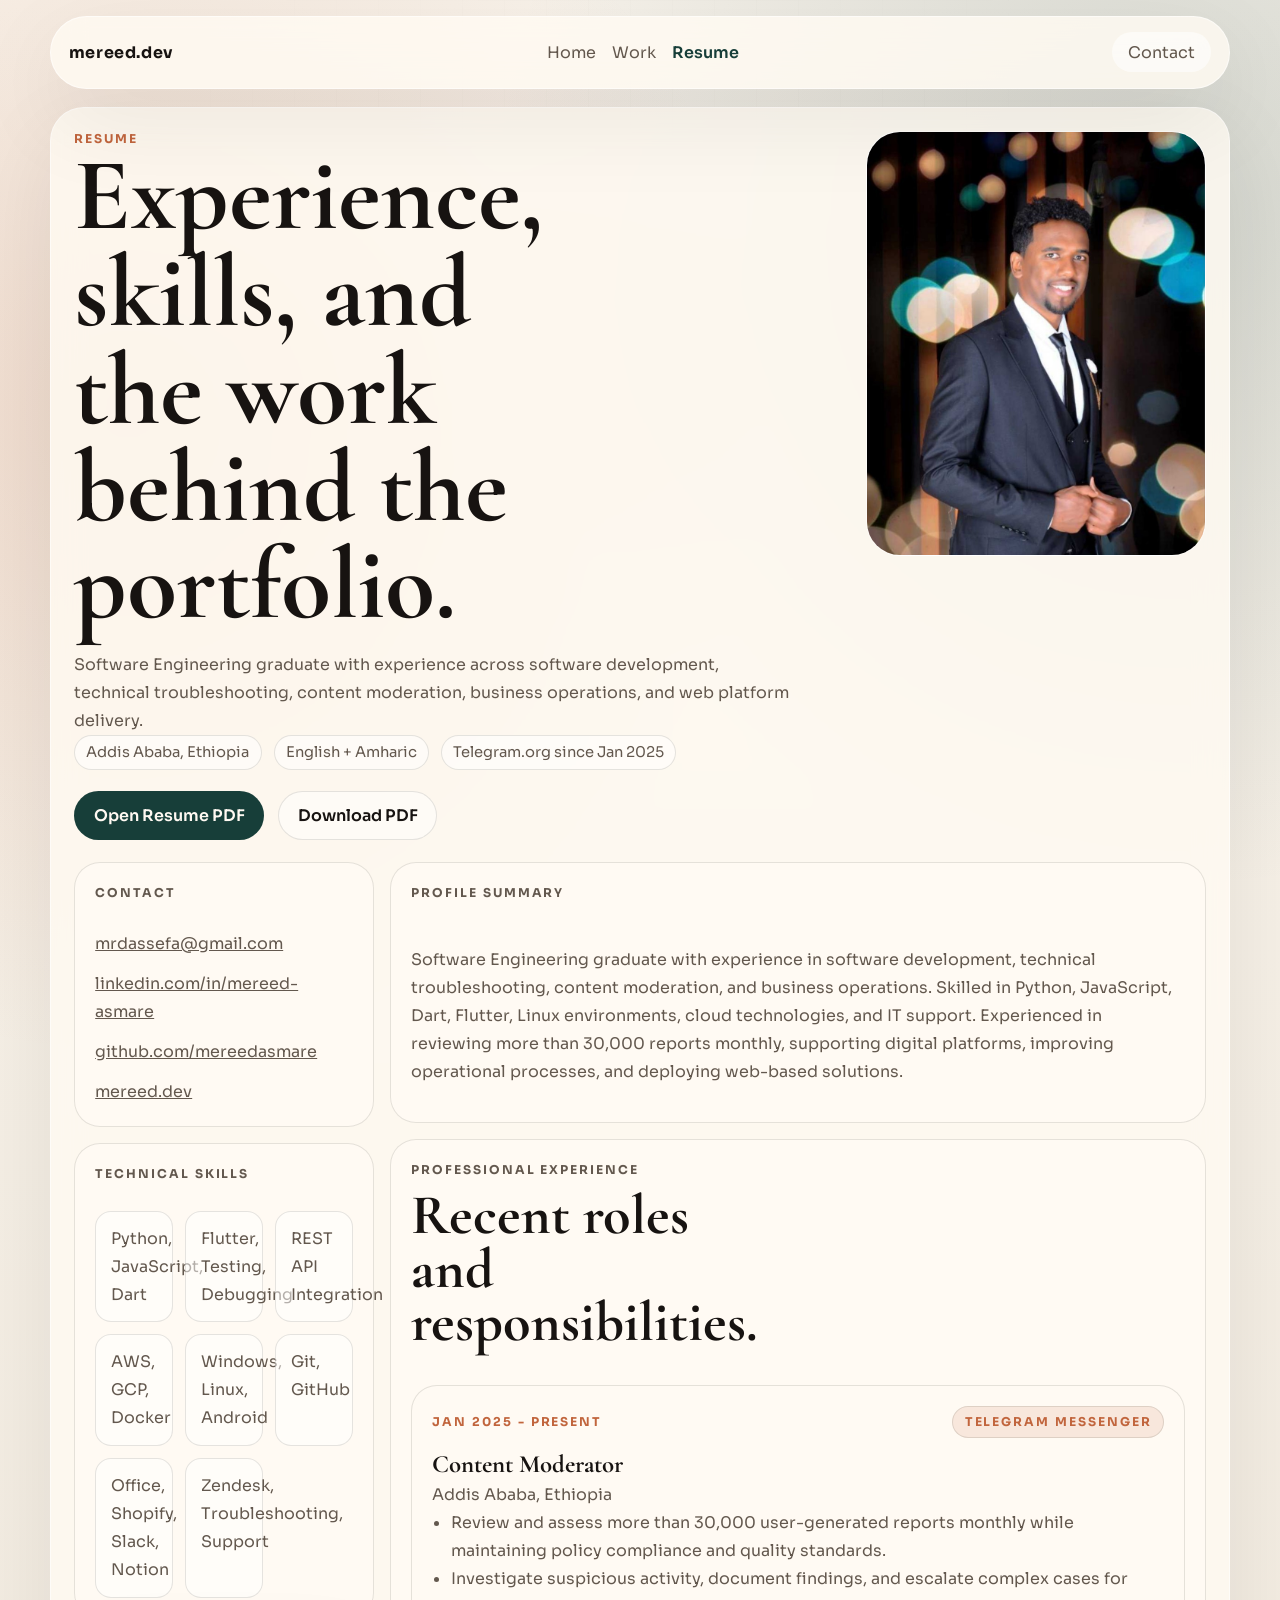
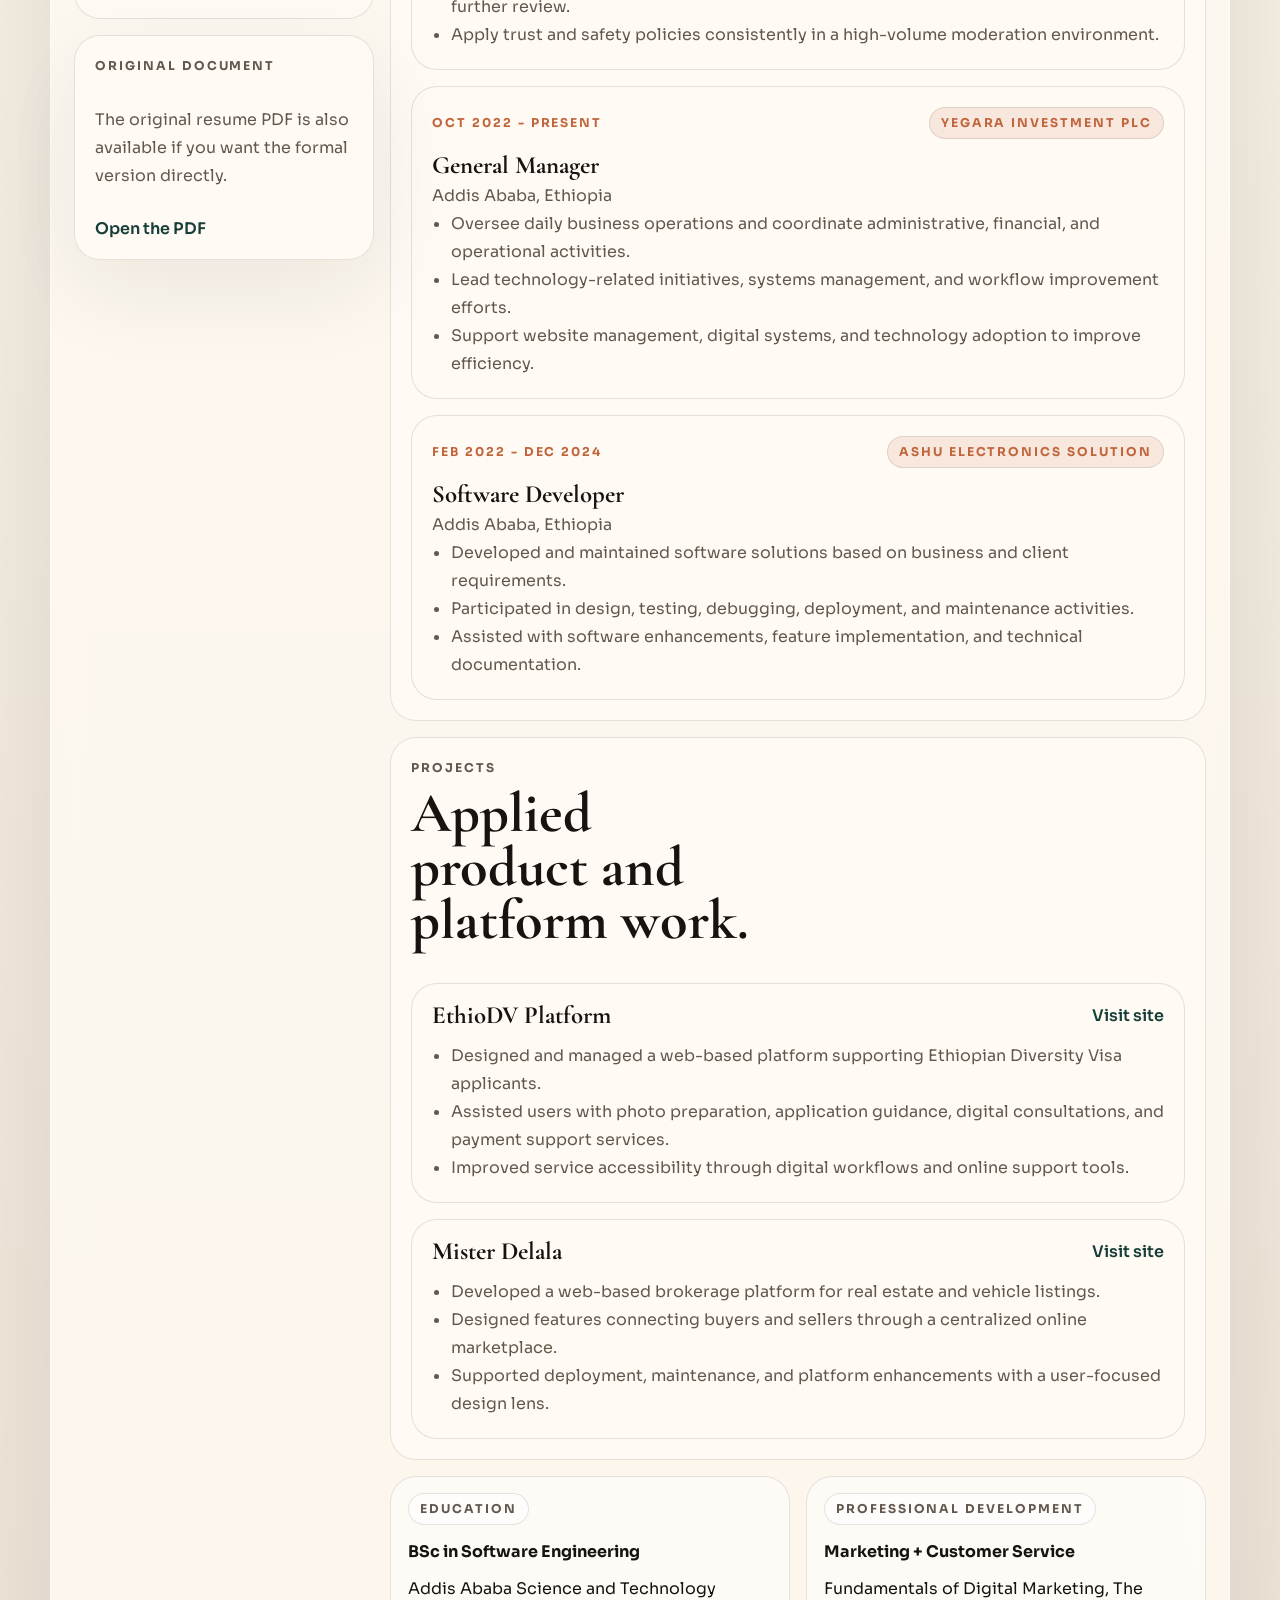
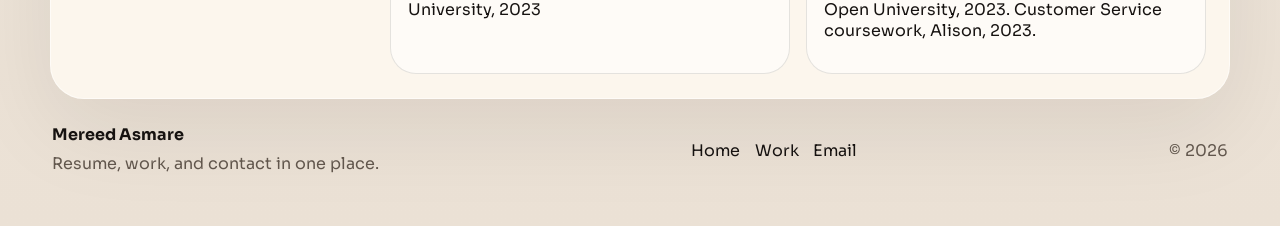
==== resume.html @ 160ae932 "Redesign portfolio and add resume pages" ====
<!DOCTYPE html>
<html lang="en">
  <head>
    <meta charset="UTF-8" />
    <meta name="viewport" content="width=device-width, initial-scale=1.0" />
    <title>Resume | Mereed Asmare</title>
    <meta
      name="description"
      content="Resume page for Mereed Asmare with experience, technical skills, education, and downloadable PDF."
    />
    <meta name="theme-color" content="#f1eadf" />
    <link rel="canonical" href="https://mereed.dev/resume.html" />
    <link rel="icon" type="image/svg+xml" href="./favicon.svg" />
    <link rel="preconnect" href="https://fonts.googleapis.com" />
    <link rel="preconnect" href="https://fonts.gstatic.com" crossorigin />
    <link
      href="https://fonts.googleapis.com/css2?family=Sora:wght@400;500;600;700&family=Cormorant+Garamond:wght@500;600;700&display=swap"
      rel="stylesheet"
    />
    <link rel="stylesheet" href="./styles.css" />
  </head>
  <body data-page="resume">
    <div class="site-bg">
      <div class="site-shell">
        <header class="site-header">
          <a class="brand" href="./index.html">mereed.dev</a>
          <nav class="site-nav" aria-label="Primary">
            <a data-nav="home" href="./index.html">Home</a>
            <a data-nav="work" href="./work.html">Work</a>
            <a data-nav="resume" href="./resume.html">Resume</a>
          </nav>
          <a class="header-cta" href="mailto:mrdassefa@gmail.com">Contact</a>
        </header>

        <main class="page-stack">
          <section class="resume-shell reveal">
            <div class="resume-hero">
              <div class="resume-hero-copy">
                <p class="eyebrow">Resume</p>
                <h1>Experience, skills, and the work behind the portfolio.</h1>
                <p class="resume-lead">
                  Software Engineering graduate with experience across software
                  development, technical troubleshooting, content moderation,
                  business operations, and web platform delivery.
                </p>
                <div class="resume-meta">
                  <span>Addis Ababa, Ethiopia</span>
                  <span>English + Amharic</span>
                  <span>Telegram.org since Jan 2025</span>
                </div>
                <div class="resume-downloads">
                  <a
                    class="button primary"
                    href="./assets/Mereed-Asmare-Resume.pdf"
                    target="_blank"
                    rel="noreferrer"
                    >Open Resume PDF</a
                  >
                  <a
                    class="button secondary"
                    href="./assets/Mereed-Asmare-Resume.pdf"
                    download
                    >Download PDF</a
                  >
                </div>
              </div>

              <aside class="resume-hero-side">
                <div class="resume-portrait">
                  <img
                    src="./assets/mereed-photo.jpg"
                    alt="Portrait of Mereed Asmare"
                  />
                </div>
              </aside>
            </div>

            <div class="resume-grid">
              <aside class="resume-sidebar">
                <div class="resume-card">
                  <p class="mini-heading">Contact</p>
                  <div class="contact-meta">
                    <a href="mailto:mrdassefa@gmail.com">mrdassefa@gmail.com</a>
                    <a
                      href="https://www.linkedin.com/in/mereed-asmare/"
                      target="_blank"
                      rel="noreferrer"
                      >linkedin.com/in/mereed-asmare</a
                    >
                    <a
                      href="https://github.com/mereedasmare"
                      target="_blank"
                      rel="noreferrer"
                      >github.com/mereedasmare</a
                    >
                    <a href="./index.html">mereed.dev</a>
                  </div>
                </div>

                <div class="resume-card">
                  <p class="mini-heading">Technical Skills</p>
                  <div class="skills-grid">
                    <div class="skill-chip">Python, JavaScript, Dart</div>
                    <div class="skill-chip">Flutter, Testing, Debugging</div>
                    <div class="skill-chip">REST API Integration</div>
                    <div class="skill-chip">AWS, GCP, Docker</div>
                    <div class="skill-chip">Windows, Linux, Android</div>
                    <div class="skill-chip">Git, GitHub</div>
                    <div class="skill-chip">Office, Shopify, Slack, Notion</div>
                    <div class="skill-chip">Zendesk, Troubleshooting, Support</div>
                  </div>
                </div>

                <div class="resume-preview-card">
                  <p class="mini-heading">Original Document</p>
                  <p>
                    The original resume PDF is also available if you want the
                    formal version directly.
                  </p>
                  <a
                    class="resume-preview-link"
                    href="./assets/Mereed-Asmare-Resume.pdf"
                    target="_blank"
                    rel="noreferrer"
                    >Open the PDF</a
                  >
                </div>
              </aside>

              <div class="resume-main">
                <div class="resume-card">
                  <p class="mini-heading">Profile Summary</p>
                  <p>
                    Software Engineering graduate with experience in software
                    development, technical troubleshooting, content moderation,
                    and business operations. Skilled in Python, JavaScript,
                    Dart, Flutter, Linux environments, cloud technologies, and
                    IT support. Experienced in reviewing more than 30,000
                    reports monthly, supporting digital platforms, improving
                    operational processes, and deploying web-based solutions.
                  </p>
                </div>

                <div class="resume-card">
                  <div class="section-heading">
                    <p class="eyebrow">Professional Experience</p>
                    <h2>Recent roles and responsibilities.</h2>
                  </div>
                  <div class="timeline-stack">
                    <article class="timeline-item">
                      <div class="timeline-head">
                        <span class="timeline-date">Jan 2025 - Present</span>
                        <span class="tag">Telegram Messenger</span>
                      </div>
                      <div class="timeline-body">
                        <h4>Content Moderator</h4>
                        <p>Addis Ababa, Ethiopia</p>
                        <ul>
                          <li>
                            Review and assess more than 30,000 user-generated
                            reports monthly while maintaining policy compliance
                            and quality standards.
                          </li>
                          <li>
                            Investigate suspicious activity, document findings,
                            and escalate complex cases for further review.
                          </li>
                          <li>
                            Apply trust and safety policies consistently in a
                            high-volume moderation environment.
                          </li>
                        </ul>
                      </div>
                    </article>

                    <article class="timeline-item">
                      <div class="timeline-head">
                        <span class="timeline-date">Oct 2022 - Present</span>
                        <span class="tag">Yegara Investment PLC</span>
                      </div>
                      <div class="timeline-body">
                        <h4>General Manager</h4>
                        <p>Addis Ababa, Ethiopia</p>
                        <ul>
                          <li>
                            Oversee daily business operations and coordinate
                            administrative, financial, and operational
                            activities.
                          </li>
                          <li>
                            Lead technology-related initiatives, systems
                            management, and workflow improvement efforts.
                          </li>
                          <li>
                            Support website management, digital systems, and
                            technology adoption to improve efficiency.
                          </li>
                        </ul>
                      </div>
                    </article>

                    <article class="timeline-item">
                      <div class="timeline-head">
                        <span class="timeline-date">Feb 2022 - Dec 2024</span>
                        <span class="tag">Ashu Electronics Solution</span>
                      </div>
                      <div class="timeline-body">
                        <h4>Software Developer</h4>
                        <p>Addis Ababa, Ethiopia</p>
                        <ul>
                          <li>
                            Developed and maintained software solutions based on
                            business and client requirements.
                          </li>
                          <li>
                            Participated in design, testing, debugging,
                            deployment, and maintenance activities.
                          </li>
                          <li>
                            Assisted with software enhancements, feature
                            implementation, and technical documentation.
                          </li>
                        </ul>
                      </div>
                    </article>
                  </div>
                </div>

                <div class="resume-card">
                  <div class="section-heading">
                    <p class="eyebrow">Projects</p>
                    <h2>Applied product and platform work.</h2>
                  </div>
                  <div class="timeline-stack">
                    <article class="timeline-item">
                      <div class="timeline-head">
                        <h4>EthioDV Platform</h4>
                        <a
                          class="resume-preview-link"
                          href="https://ethiodv.app"
                          target="_blank"
                          rel="noreferrer"
                          >Visit site</a
                        >
                      </div>
                      <div class="timeline-body">
                        <ul>
                          <li>
                            Designed and managed a web-based platform supporting
                            Ethiopian Diversity Visa applicants.
                          </li>
                          <li>
                            Assisted users with photo preparation, application
                            guidance, digital consultations, and payment support
                            services.
                          </li>
                          <li>
                            Improved service accessibility through digital
                            workflows and online support tools.
                          </li>
                        </ul>
                      </div>
                    </article>

                    <article class="timeline-item">
                      <div class="timeline-head">
                        <h4>Mister Delala</h4>
                        <a
                          class="resume-preview-link"
                          href="https://misterdelala.com"
                          target="_blank"
                          rel="noreferrer"
                          >Visit site</a
                        >
                      </div>
                      <div class="timeline-body">
                        <ul>
                          <li>
                            Developed a web-based brokerage platform for real
                            estate and vehicle listings.
                          </li>
                          <li>
                            Designed features connecting buyers and sellers
                            through a centralized online marketplace.
                          </li>
                          <li>
                            Supported deployment, maintenance, and platform
                            enhancements with a user-focused design lens.
                          </li>
                        </ul>
                      </div>
                    </article>
                  </div>
                </div>

                <div class="resume-stats">
                  <div class="resume-stat">
                    <span>Education</span>
                    <strong>BSc in Software Engineering</strong>
                    <p>Addis Ababa Science and Technology University, 2023</p>
                  </div>
                  <div class="resume-stat">
                    <span>Professional Development</span>
                    <strong>Marketing + Customer Service</strong>
                    <p>
                      Fundamentals of Digital Marketing, The Open University,
                      2023. Customer Service coursework, Alison, 2023.
                    </p>
                  </div>
                </div>
              </div>
            </div>
          </section>
        </main>

        <footer class="site-footer">
          <div>
            <strong>Mereed Asmare</strong>
            <p>Resume, work, and contact in one place.</p>
          </div>
          <div class="footer-links">
            <a href="./index.html">Home</a>
            <a href="./work.html">Work</a>
            <a href="mailto:mrdassefa@gmail.com">Email</a>
          </div>
          <p class="footer-year">© <span id="year"></span></p>
        </footer>
      </div>
    </div>

    <script src="./script.js"></script>
  </body>
</html>
---- styles.css ----
:root {
  color-scheme: light;
  --bg: #f1eadf;
  --surface: rgba(255, 250, 242, 0.82);
  --surface-strong: #fffaf3;
  --surface-dark: #173e39;
  --surface-ink: #101614;
  --text: #171311;
  --muted: #63584e;
  --line: rgba(23, 19, 17, 0.11);
  --accent: #c1653d;
  --accent-soft: rgba(193, 101, 61, 0.12);
  --mint: #d5ebe1;
  --shadow: 0 30px 90px rgba(20, 17, 15, 0.08);
  --radius-xl: 34px;
  --radius-lg: 26px;
  --radius-md: 18px;
  --radius-pill: 999px;
  --content: 1180px;
}

* {
  box-sizing: border-box;
}

html {
  scroll-behavior: smooth;
}

body {
  margin: 0;
  min-height: 100vh;
  font-family: "Sora", sans-serif;
  color: var(--text);
  background:
    radial-gradient(circle at 10% 12%, rgba(193, 101, 61, 0.18), transparent 20%),
    radial-gradient(circle at 92% 6%, rgba(23, 62, 57, 0.16), transparent 20%),
    linear-gradient(180deg, #f9f4ec 0%, var(--bg) 55%, #ebe1d5 100%);
}

body::before {
  content: "";
  position: fixed;
  inset: 0;
  pointer-events: none;
  background-image:
    linear-gradient(rgba(23, 62, 57, 0.04) 1px, transparent 1px),
    linear-gradient(90deg, rgba(23, 62, 57, 0.04) 1px, transparent 1px);
  background-size: 42px 42px;
  mask-image: radial-gradient(circle at center, rgba(0, 0, 0, 1) 28%, transparent 88%);
  opacity: 0.4;
}

a {
  color: inherit;
}

img {
  display: block;
  max-width: 100%;
}

.site-bg {
  position: relative;
  z-index: 1;
}

.site-shell {
  width: min(var(--content), calc(100% - 1rem));
  margin: 0 auto;
  padding: 1rem 0 3rem;
}

.site-header,
.site-footer,
.site-nav,
.action-row,
.signal-row,
.feature-top,
.section-heading.split-heading,
.banner-actions,
.footer-links,
.header-cta,
.role-strip,
.contact-meta,
.resume-actions,
.resume-topline,
.resume-meta,
.resume-downloads,
.timeline-head {
  display: flex;
}

.site-header,
.section-panel,
.contact-banner,
.resume-shell,
.resume-preview-card {
  border: 1px solid rgba(255, 255, 255, 0.55);
  background: var(--surface);
  box-shadow: var(--shadow);
  backdrop-filter: blur(16px);
}

.site-header {
  position: sticky;
  top: 0.8rem;
  z-index: 10;
  justify-content: space-between;
  align-items: center;
  gap: 1rem;
  padding: 0.95rem 1.1rem;
  margin-bottom: 1.15rem;
  border-radius: var(--radius-pill);
}

.brand,
.site-nav a,
.header-cta,
.button,
.text-link,
.footer-links a,
.feature-top a,
.resume-downloads a,
.resume-preview-link {
  text-decoration: none;
}

.brand {
  font-weight: 700;
  letter-spacing: 0.04em;
  text-transform: lowercase;
}

.site-nav {
  align-items: center;
  gap: 1rem;
  flex-wrap: wrap;
}

.site-nav a,
.header-cta {
  color: var(--muted);
  transition: color 180ms ease, background-color 180ms ease;
}

.site-nav a:hover,
.header-cta:hover,
.footer-links a:hover,
.feature-top a:hover,
.resume-downloads a:hover,
.text-link:hover {
  color: var(--accent);
}

.site-nav a.is-active {
  color: var(--surface-dark);
  font-weight: 600;
}

.header-cta {
  padding: 0.6rem 1rem;
  border-radius: var(--radius-pill);
  background: rgba(255, 255, 255, 0.55);
}

.page-stack {
  display: grid;
  gap: 1.2rem;
}

.hero-grid,
.work-hero,
.resume-hero {
  display: grid;
  gap: 1.3rem;
}

.hero-grid {
  grid-template-columns: minmax(0, 1.2fr) minmax(320px, 0.8fr);
  align-items: center;
}

.hero-copy,
.photo-stage,
.resume-hero-copy,
.resume-hero-side {
  position: relative;
}

.eyebrow,
.tag,
.note-label,
.skill-label,
.timeline-date,
.resume-stat span,
.mini-heading {
  margin: 0;
  font-size: 0.76rem;
  font-weight: 700;
  letter-spacing: 0.16em;
  text-transform: uppercase;
}

.eyebrow,
.note-label,
.skill-label,
.mini-heading {
  color: var(--accent);
}

h1,
h2,
h3,
h4 {
  margin: 0;
  font-family: "Cormorant Garamond", serif;
  line-height: 0.95;
  font-weight: 700;
}

h1 {
  font-size: clamp(3.6rem, 8vw, 6.4rem);
  max-width: 11ch;
}

h2 {
  font-size: clamp(2.4rem, 4.4vw, 4.2rem);
  max-width: 13ch;
}

h3 {
  font-size: clamp(2rem, 3.2vw, 3rem);
}

h4 {
  font-size: 1.55rem;
}

.lead,
.value-card p,
.feature-card p,
.role-summary p,
.banner-copy,
.footer-year,
.site-footer p,
.resume-lead,
.resume-card p,
.timeline-body p,
.timeline-body li,
.skill-chip,
.resume-preview-card p,
.contact-meta a {
  color: var(--muted);
  line-height: 1.75;
}

.lead {
  max-width: 62ch;
  margin: 1.3rem 0 0;
  font-size: 1.06rem;
}

.action-row,
.signal-row,
.banner-actions,
.footer-links,
.contact-meta,
.resume-actions,
.resume-meta,
.resume-downloads {
  gap: 0.9rem;
  flex-wrap: wrap;
}

.action-row {
  margin-top: 1.5rem;
  align-items: center;
}

.signal-row {
  margin-top: 1.2rem;
}

.signal-row span,
.tag,
.resume-stat span {
  padding: 0.45rem 0.7rem;
  border-radius: var(--radius-pill);
  border: 1px solid var(--line);
  background: rgba(255, 255, 255, 0.5);
  color: var(--muted);
}

.button {
  align-items: center;
  justify-content: center;
  min-height: 48px;
  padding: 0.8rem 1.15rem;
  border-radius: var(--radius-pill);
  border: 1px solid transparent;
  font-weight: 600;
  transition: transform 180ms ease, border-color 180ms ease,
    background-color 180ms ease;
}

.button:hover {
  transform: translateY(-1px);
}

.button.primary {
  color: #fff9f2;
  background: var(--surface-dark);
}

.button.secondary,
.button.ghost {
  border-color: var(--line);
  background: rgba(255, 255, 255, 0.48);
}

.button.ghost {
  color: var(--surface-dark);
}

.text-link {
  font-weight: 600;
}

.photo-stage {
  min-height: 580px;
  padding: 1.2rem;
  border-radius: var(--radius-xl);
  background:
    radial-gradient(circle at top right, rgba(193, 101, 61, 0.2), transparent 28%),
    linear-gradient(180deg, rgba(255, 255, 255, 0.85), rgba(255, 250, 243, 0.68));
  overflow: hidden;
}

.photo-glow {
  position: absolute;
  inset: auto auto 18% 10%;
  width: 280px;
  height: 280px;
  border-radius: 50%;
  background: rgba(23, 62, 57, 0.12);
  filter: blur(24px);
}

.photo-frame {
  position: relative;
  margin-left: auto;
  width: min(100%, 420px);
  height: 100%;
  min-height: 520px;
  border-radius: 26px;
  overflow: hidden;
  border: 1px solid rgba(255, 255, 255, 0.58);
  box-shadow: 0 26px 70px rgba(18, 16, 14, 0.15);
}

.photo-frame img {
  width: 100%;
  height: 100%;
  object-fit: cover;
  object-position: center top;
}

.photo-note {
  position: absolute;
  left: 0.9rem;
  bottom: 1rem;
  max-width: 250px;
  padding: 1rem 1.05rem;
  border-radius: 20px;
  border: 1px solid rgba(255, 255, 255, 0.65);
  background: rgba(255, 250, 243, 0.84);
}

.photo-note strong,
.resume-stat strong {
  display: block;
  margin: 0.3rem 0;
}

.photo-note span {
  color: var(--muted);
  font-size: 0.94rem;
  line-height: 1.6;
}

.section-panel,
.contact-banner,
.resume-shell,
.resume-preview-card {
  border-radius: var(--radius-xl);
}

.section-panel,
.contact-banner {
  padding: 1.5rem;
}

.section-heading {
  display: grid;
  gap: 0.5rem;
  margin-bottom: 1.3rem;
}

.split-heading {
  justify-content: space-between;
  align-items: end;
}

.value-grid,
.feature-grid,
.stat-grid,
.work-grid,
.process-grid,
.resume-grid,
.resume-stats,
.skills-grid {
  display: grid;
  gap: 1rem;
}

.value-grid,
.process-grid,
.skills-grid {
  grid-template-columns: repeat(3, minmax(0, 1fr));
}

.value-card,
.feature-card,
.stat-card,
.case-card,
.process-card,
.resume-card,
.timeline-item,
.resume-preview-card,
.resume-stat {
  border-radius: var(--radius-lg);
  border: 1px solid var(--line);
  background: var(--surface-strong);
}

.value-card,
.feature-card,
.case-card,
.process-card,
.resume-card,
.timeline-item,
.resume-preview-card,
.resume-stat {
  padding: 1.25rem;
}

.value-card span,
.stat-card span,
.process-card span,
.resume-card .mini-heading,
.resume-stat span {
  display: inline-block;
  margin-bottom: 0.7rem;
}

.feature-grid {
  grid-template-columns: repeat(2, minmax(0, 1fr));
}

.feature-large {
  grid-row: span 2;
}

.feature-card,
.case-card,
.process-card,
.resume-card,
.timeline-item {
  display: grid;
  gap: 0.9rem;
}

.feature-top,
.resume-topline,
.timeline-head {
  justify-content: space-between;
  align-items: center;
  gap: 1rem;
  flex-wrap: wrap;
}

.tag {
  color: var(--accent);
  background: var(--accent-soft);
}

.detail-list,
.timeline-body ul {
  margin: 0;
  padding-left: 1.15rem;
  color: var(--muted);
  line-height: 1.65;
}

.role-strip {
  gap: 1rem;
  align-items: stretch;
}

.role-summary {
  flex: 1.2;
  padding: 1.2rem 1.25rem;
  border-radius: var(--radius-lg);
  background: linear-gradient(180deg, rgba(23, 62, 57, 0.92), rgba(23, 62, 57, 0.84));
}

.role-summary p {
  margin: 0;
  color: rgba(255, 250, 243, 0.82);
}

.stat-grid {
  flex: 1;
  grid-template-columns: repeat(3, minmax(0, 1fr));
}

.stat-card {
  padding: 1rem;
  background: rgba(255, 255, 255, 0.62);
}

.stat-card strong {
  display: block;
  color: var(--surface-dark);
  line-height: 1.4;
}

.contact-banner {
  display: grid;
  grid-template-columns: minmax(0, 1.15fr) auto;
  align-items: center;
  gap: 1rem;
  background:
    radial-gradient(circle at top right, rgba(23, 62, 57, 0.16), transparent 30%),
    linear-gradient(180deg, rgba(255, 250, 243, 0.82), rgba(250, 243, 234, 0.78));
}

.banner-copy {
  margin: 0.9rem 0 0;
  max-width: 56ch;
}

.site-footer {
  justify-content: space-between;
  align-items: center;
  gap: 1rem;
  margin-top: 1.3rem;
  padding: 0.3rem 0.15rem 0;
}

.site-footer strong {
  display: block;
  margin-bottom: 0.3rem;
}

.site-footer p {
  margin: 0;
}

.footer-year {
  white-space: nowrap;
}

.work-hero {
  grid-template-columns: minmax(0, 1.1fr) minmax(260px, 0.7fr);
  align-items: start;
}

.meta-card {
  padding: 1.2rem;
  border-radius: var(--radius-xl);
  border: 1px solid var(--line);
  background: linear-gradient(180deg, rgba(255, 250, 243, 0.92), rgba(244, 235, 223, 0.78));
}

.meta-card p {
  margin: 0;
  color: var(--muted);
  line-height: 1.72;
}

.work-grid {
  grid-template-columns: repeat(2, minmax(0, 1fr));
}

.case-card {
  min-height: 100%;
}

.case-highlights,
.resume-meta,
.contact-meta {
  display: flex;
  flex-wrap: wrap;
  gap: 0.75rem;
}

.case-highlights span,
.resume-meta span {
  padding: 0.45rem 0.7rem;
  border-radius: var(--radius-pill);
  border: 1px solid var(--line);
  background: rgba(255, 255, 255, 0.52);
  color: var(--muted);
  font-size: 0.92rem;
}

.process-grid {
  margin-top: 1rem;
}

.resume-shell {
  padding: 1.45rem;
}

.resume-hero {
  grid-template-columns: minmax(0, 1.1fr) 340px;
  align-items: start;
  gap: 1.4rem;
}

.resume-lead {
  margin: 1.1rem 0 0;
  max-width: 60ch;
}

.resume-downloads {
  margin-top: 1.35rem;
}

.resume-stat {
  padding: 1rem 1.05rem;
  background: rgba(255, 255, 255, 0.6);
}

.resume-stats {
  grid-template-columns: repeat(2, minmax(0, 1fr));
}

.resume-portrait {
  overflow: hidden;
  border-radius: var(--radius-xl);
  border: 1px solid rgba(255, 255, 255, 0.62);
  background: linear-gradient(180deg, rgba(255, 255, 255, 0.88), rgba(246, 238, 228, 0.78));
}

.resume-portrait img {
  width: 100%;
  aspect-ratio: 4 / 5;
  object-fit: cover;
  object-position: center top;
}

.resume-grid {
  grid-template-columns: 300px minmax(0, 1fr);
  margin-top: 1.4rem;
}

.resume-sidebar {
  display: grid;
  gap: 1rem;
  align-content: start;
}

.skills-grid {
  gap: 0.75rem;
}

.skill-chip {
  padding: 0.8rem 0.9rem;
  border-radius: 16px;
  border: 1px solid var(--line);
  background: rgba(255, 255, 255, 0.52);
}

.resume-main {
  display: grid;
  gap: 1rem;
}

.timeline-stack {
  display: grid;
  gap: 1rem;
}

.timeline-date {
  color: var(--accent);
}

.timeline-body h4 {
  margin-bottom: 0.3rem;
}

.timeline-body p {
  margin: 0;
}

.resume-preview-card {
  display: grid;
  gap: 0.8rem;
}

.resume-preview-link {
  font-weight: 600;
  color: var(--surface-dark);
}

.reveal {
  opacity: 0;
  transform: translateY(18px);
  transition: opacity 720ms ease, transform 720ms ease;
}

.reveal.visible {
  opacity: 1;
  transform: translateY(0);
}

@media (max-width: 1100px) {
  .hero-grid,
  .work-hero,
  .resume-hero,
  .resume-grid,
  .contact-banner,
  .role-strip {
    grid-template-columns: 1fr;
  }

  .hero-grid,
  .work-hero,
  .resume-hero {
    display: grid;
  }

  .role-strip,
  .contact-banner {
    display: grid;
  }

  .stat-grid {
    grid-template-columns: repeat(3, minmax(0, 1fr));
  }
}

@media (max-width: 900px) {
  .value-grid,
  .feature-grid,
  .work-grid,
  .process-grid,
  .skills-grid {
    grid-template-columns: 1fr;
  }

  .feature-large {
    grid-row: auto;
  }

  .resume-stats,
  .stat-grid {
    grid-template-columns: 1fr;
  }
}

@media (max-width: 760px) {
  .site-shell {
    width: min(100% - 0.75rem, 100%);
  }

  .site-header,
  .site-footer {
    flex-direction: column;
    align-items: flex-start;
  }

  .header-cta {
    display: none;
  }

  .site-nav {
    gap: 0.8rem;
  }

  .photo-stage,
  .section-panel,
  .contact-banner,
  .resume-shell {
    padding: 1.15rem;
  }

  .photo-stage {
    min-height: auto;
  }

  .photo-frame {
    min-height: 420px;
  }

  .photo-note {
    position: static;
    max-width: none;
    margin-top: 0.9rem;
  }

  h1 {
    font-size: clamp(2.8rem, 15vw, 4.4rem);
  }

  h2 {
    font-size: clamp(2rem, 11vw, 3rem);
    max-width: none;
  }
}

@media (prefers-reduced-motion: reduce) {
  html {
    scroll-behavior: auto;
  }

  .button,
  .reveal {
    transition: none;
  }

  .reveal {
    opacity: 1;
    transform: none;
  }
}
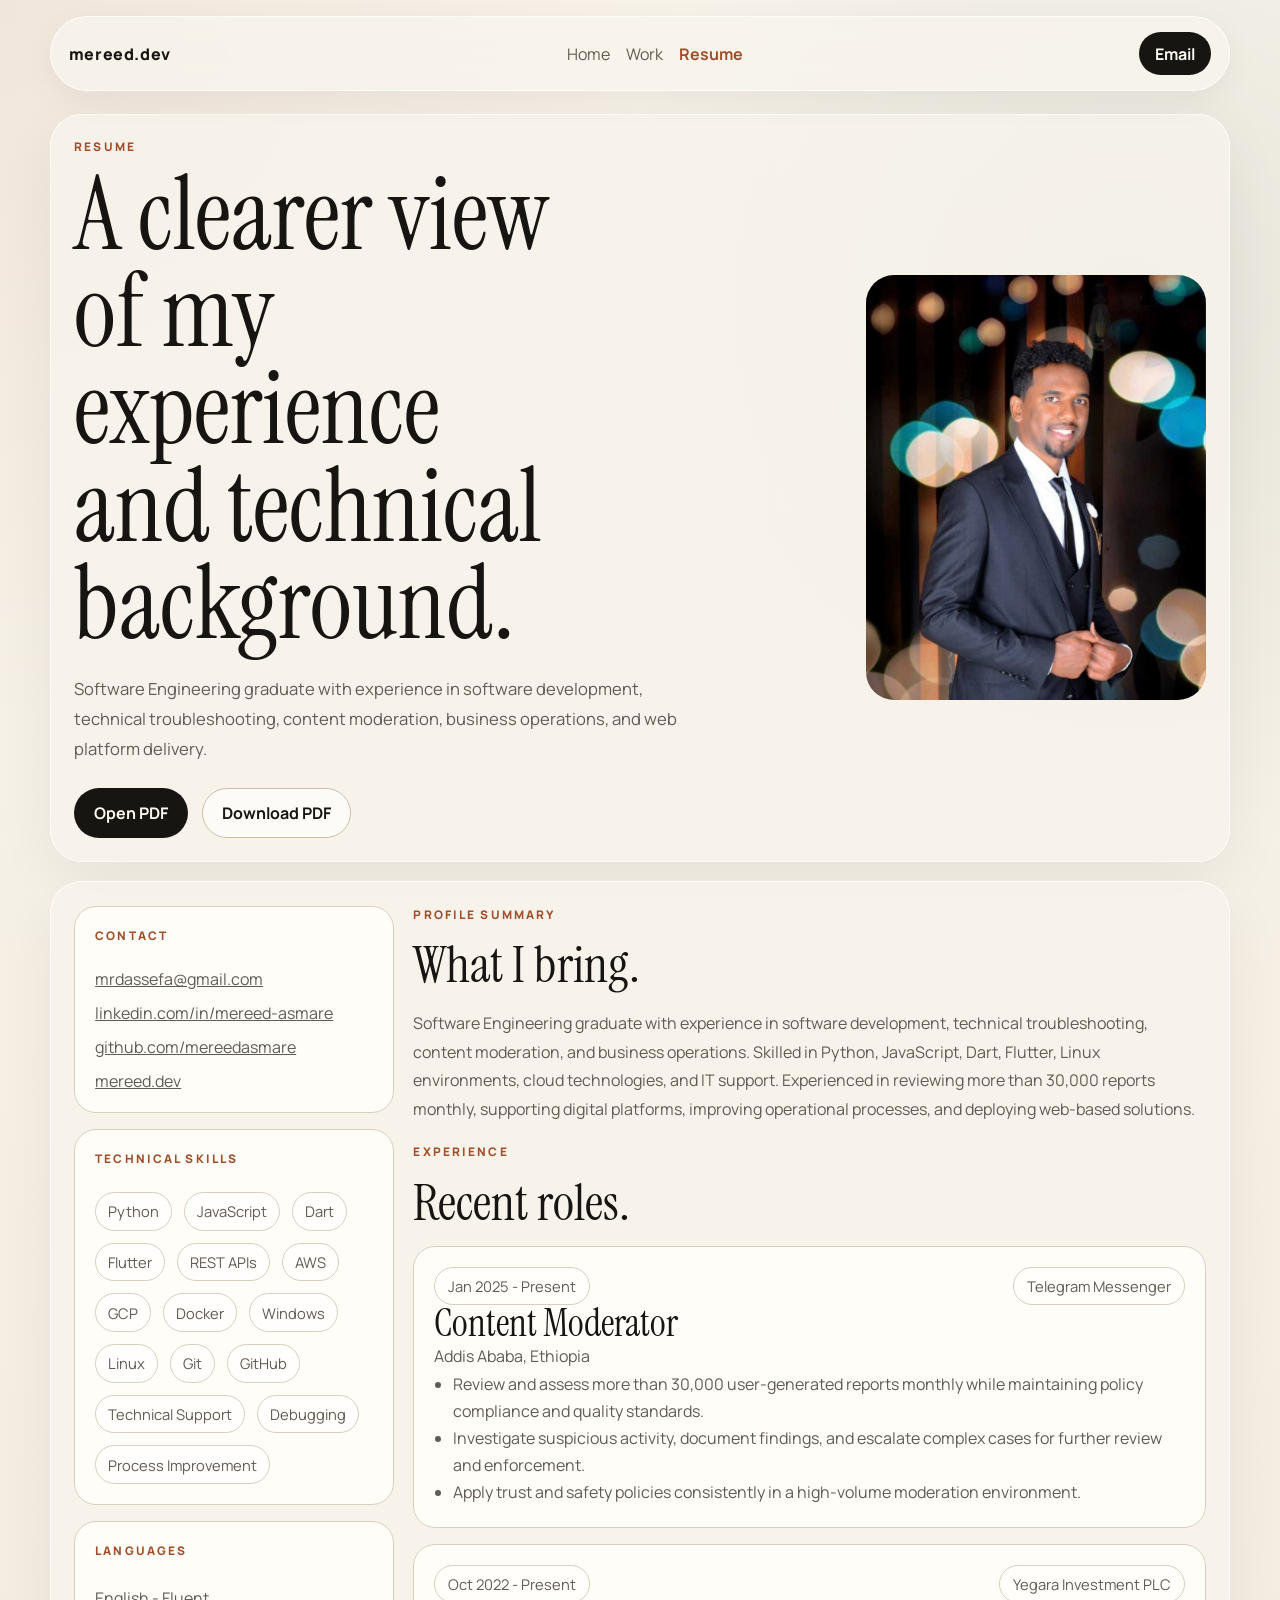
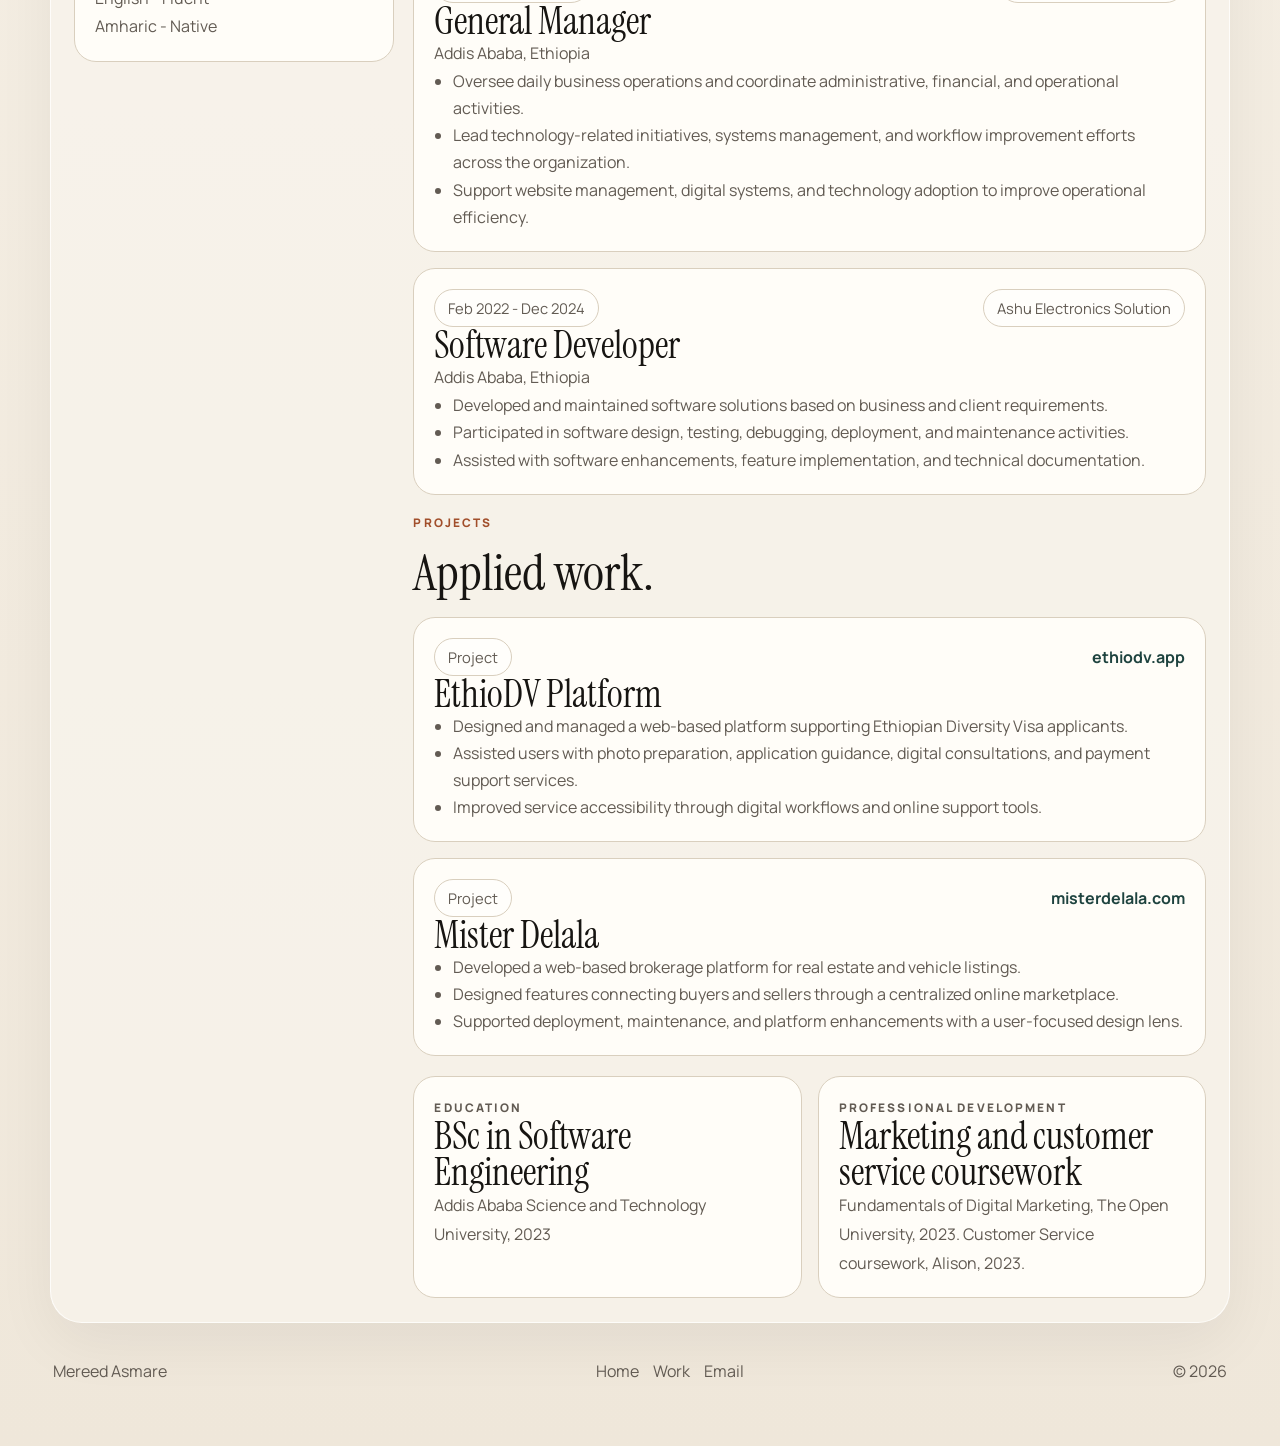
==== commit 8abb715f: "Refine portfolio visual design" ====
--- a/resume.html
+++ b/resume.html
@@ -8,324 +8,308 @@
       name="description"
       content="Resume page for Mereed Asmare with experience, technical skills, education, and downloadable PDF."
     />
-    <meta name="theme-color" content="#f1eadf" />
+    <meta name="theme-color" content="#efe7da" />
     <link rel="canonical" href="https://mereed.dev/resume.html" />
     <link rel="icon" type="image/svg+xml" href="./favicon.svg" />
     <link rel="preconnect" href="https://fonts.googleapis.com" />
     <link rel="preconnect" href="https://fonts.gstatic.com" crossorigin />
     <link
-      href="https://fonts.googleapis.com/css2?family=Sora:wght@400;500;600;700&family=Cormorant+Garamond:wght@500;600;700&display=swap"
+      href="https://fonts.googleapis.com/css2?family=Instrument+Serif:ital@0;1&family=Manrope:wght@400;500;600;700;800&display=swap"
       rel="stylesheet"
     />
     <link rel="stylesheet" href="./styles.css" />
   </head>
   <body data-page="resume">
-    <div class="site-bg">
-      <div class="site-shell">
-        <header class="site-header">
-          <a class="brand" href="./index.html">mereed.dev</a>
-          <nav class="site-nav" aria-label="Primary">
-            <a data-nav="home" href="./index.html">Home</a>
-            <a data-nav="work" href="./work.html">Work</a>
-            <a data-nav="resume" href="./resume.html">Resume</a>
-          </nav>
-          <a class="header-cta" href="mailto:mrdassefa@gmail.com">Contact</a>
-        </header>
-
-        <main class="page-stack">
-          <section class="resume-shell reveal">
-            <div class="resume-hero">
-              <div class="resume-hero-copy">
-                <p class="eyebrow">Resume</p>
-                <h1>Experience, skills, and the work behind the portfolio.</h1>
-                <p class="resume-lead">
-                  Software Engineering graduate with experience across software
-                  development, technical troubleshooting, content moderation,
-                  business operations, and web platform delivery.
-                </p>
-                <div class="resume-meta">
-                  <span>Addis Ababa, Ethiopia</span>
-                  <span>English + Amharic</span>
-                  <span>Telegram.org since Jan 2025</span>
-                </div>
-                <div class="resume-downloads">
-                  <a
-                    class="button primary"
-                    href="./assets/Mereed-Asmare-Resume.pdf"
-                    target="_blank"
-                    rel="noreferrer"
-                    >Open Resume PDF</a
-                  >
-                  <a
-                    class="button secondary"
-                    href="./assets/Mereed-Asmare-Resume.pdf"
-                    download
-                    >Download PDF</a
-                  >
-                </div>
-              </div>
-
-              <aside class="resume-hero-side">
-                <div class="resume-portrait">
-                  <img
-                    src="./assets/mereed-photo.jpg"
-                    alt="Portrait of Mereed Asmare"
-                  />
-                </div>
-              </aside>
+    <div class="page-wrap">
+      <header class="site-header">
+        <a class="brand" href="./index.html">mereed.dev</a>
+        <nav class="site-nav" aria-label="Primary">
+          <a data-nav="home" href="./index.html">Home</a>
+          <a data-nav="work" href="./work.html">Work</a>
+          <a data-nav="resume" href="./resume.html">Resume</a>
+        </nav>
+        <a class="nav-cta" href="mailto:mrdassefa@gmail.com">Email</a>
+      </header>
+
+      <main class="page-stack">
+        <section class="resume-hero reveal">
+          <div class="resume-hero-copy">
+            <p class="kicker">Resume</p>
+            <h1 class="display">A clearer view of my experience and technical background.</h1>
+            <p class="lede">
+              Software Engineering graduate with experience in software
+              development, technical troubleshooting, content moderation,
+              business operations, and web platform delivery.
+            </p>
+            <div class="action-row">
+              <a
+                class="button button-primary"
+                href="./assets/Mereed-Asmare-Resume.pdf"
+                target="_blank"
+                rel="noreferrer"
+                >Open PDF</a
+              >
+              <a
+                class="button button-secondary"
+                href="./assets/Mereed-Asmare-Resume.pdf"
+                download
+                >Download PDF</a
+              >
             </div>
-
-            <div class="resume-grid">
-              <aside class="resume-sidebar">
-                <div class="resume-card">
-                  <p class="mini-heading">Contact</p>
-                  <div class="contact-meta">
-                    <a href="mailto:mrdassefa@gmail.com">mrdassefa@gmail.com</a>
+          </div>
+
+          <aside class="resume-portrait">
+            <img
+              src="./assets/mereed-photo.jpg"
+              alt="Portrait of Mereed Asmare"
+            />
+          </aside>
+        </section>
+
+        <section class="resume-layout reveal">
+          <aside class="resume-sidebar">
+            <div class="sidebar-card">
+              <p class="kicker">Contact</p>
+              <div class="sidebar-links">
+                <a href="mailto:mrdassefa@gmail.com">mrdassefa@gmail.com</a>
+                <a
+                  href="https://www.linkedin.com/in/mereed-asmare/"
+                  target="_blank"
+                  rel="noreferrer"
+                  >linkedin.com/in/mereed-asmare</a
+                >
+                <a
+                  href="https://github.com/mereedasmare"
+                  target="_blank"
+                  rel="noreferrer"
+                  >github.com/mereedasmare</a
+                >
+                <a href="./index.html">mereed.dev</a>
+              </div>
+            </div>
+
+            <div class="sidebar-card">
+              <p class="kicker">Technical Skills</p>
+              <div class="skill-list">
+                <span>Python</span>
+                <span>JavaScript</span>
+                <span>Dart</span>
+                <span>Flutter</span>
+                <span>REST APIs</span>
+                <span>AWS</span>
+                <span>GCP</span>
+                <span>Docker</span>
+                <span>Windows</span>
+                <span>Linux</span>
+                <span>Git</span>
+                <span>GitHub</span>
+                <span>Technical Support</span>
+                <span>Debugging</span>
+                <span>Process Improvement</span>
+              </div>
+            </div>
+
+            <div class="sidebar-card">
+              <p class="kicker">Languages</p>
+              <div class="sidebar-copy">
+                <p>English - Fluent</p>
+                <p>Amharic - Native</p>
+              </div>
+            </div>
+          </aside>
+
+          <div class="resume-main">
+            <section class="resume-section">
+              <div class="section-head">
+                <p class="kicker">Profile Summary</p>
+                <h2 class="section-title">What I bring.</h2>
+              </div>
+              <p class="body-copy">
+                Software Engineering graduate with experience in software
+                development, technical troubleshooting, content moderation, and
+                business operations. Skilled in Python, JavaScript, Dart,
+                Flutter, Linux environments, cloud technologies, and IT support.
+                Experienced in reviewing more than 30,000 reports monthly,
+                supporting digital platforms, improving operational processes,
+                and deploying web-based solutions.
+              </p>
+            </section>
+
+            <section class="resume-section">
+              <div class="section-head">
+                <p class="kicker">Experience</p>
+                <h2 class="section-title">Recent roles.</h2>
+              </div>
+
+              <div class="timeline">
+                <article class="timeline-item">
+                  <div class="timeline-meta">
+                    <span>Jan 2025 - Present</span>
+                    <span>Telegram Messenger</span>
+                  </div>
+                  <h3>Content Moderator</h3>
+                  <p class="timeline-place">Addis Ababa, Ethiopia</p>
+                  <ul class="clean-list">
+                    <li>
+                      Review and assess more than 30,000 user-generated reports
+                      monthly while maintaining policy compliance and quality
+                      standards.
+                    </li>
+                    <li>
+                      Investigate suspicious activity, document findings, and
+                      escalate complex cases for further review and enforcement.
+                    </li>
+                    <li>
+                      Apply trust and safety policies consistently in a
+                      high-volume moderation environment.
+                    </li>
+                  </ul>
+                </article>
+
+                <article class="timeline-item">
+                  <div class="timeline-meta">
+                    <span>Oct 2022 - Present</span>
+                    <span>Yegara Investment PLC</span>
+                  </div>
+                  <h3>General Manager</h3>
+                  <p class="timeline-place">Addis Ababa, Ethiopia</p>
+                  <ul class="clean-list">
+                    <li>
+                      Oversee daily business operations and coordinate
+                      administrative, financial, and operational activities.
+                    </li>
+                    <li>
+                      Lead technology-related initiatives, systems management,
+                      and workflow improvement efforts across the organization.
+                    </li>
+                    <li>
+                      Support website management, digital systems, and
+                      technology adoption to improve operational efficiency.
+                    </li>
+                  </ul>
+                </article>
+
+                <article class="timeline-item">
+                  <div class="timeline-meta">
+                    <span>Feb 2022 - Dec 2024</span>
+                    <span>Ashu Electronics Solution</span>
+                  </div>
+                  <h3>Software Developer</h3>
+                  <p class="timeline-place">Addis Ababa, Ethiopia</p>
+                  <ul class="clean-list">
+                    <li>
+                      Developed and maintained software solutions based on
+                      business and client requirements.
+                    </li>
+                    <li>
+                      Participated in software design, testing, debugging,
+                      deployment, and maintenance activities.
+                    </li>
+                    <li>
+                      Assisted with software enhancements, feature
+                      implementation, and technical documentation.
+                    </li>
+                  </ul>
+                </article>
+              </div>
+            </section>
+
+            <section class="resume-section">
+              <div class="section-head">
+                <p class="kicker">Projects</p>
+                <h2 class="section-title">Applied work.</h2>
+              </div>
+
+              <div class="timeline">
+                <article class="timeline-item">
+                  <div class="timeline-meta">
+                    <span>Project</span>
                     <a
-                      href="https://www.linkedin.com/in/mereed-asmare/"
+                      class="inline-link"
+                      href="https://ethiodv.app"
                       target="_blank"
                       rel="noreferrer"
-                      >linkedin.com/in/mereed-asmare</a
+                      >ethiodv.app</a
                     >
+                  </div>
+                  <h3>EthioDV Platform</h3>
+                  <ul class="clean-list">
+                    <li>
+                      Designed and managed a web-based platform supporting
+                      Ethiopian Diversity Visa applicants.
+                    </li>
+                    <li>
+                      Assisted users with photo preparation, application
+                      guidance, digital consultations, and payment support
+                      services.
+                    </li>
+                    <li>
+                      Improved service accessibility through digital workflows
+                      and online support tools.
+                    </li>
+                  </ul>
+                </article>
+
+                <article class="timeline-item">
+                  <div class="timeline-meta">
+                    <span>Project</span>
                     <a
-                      href="https://github.com/mereedasmare"
+                      class="inline-link"
+                      href="https://misterdelala.com"
                       target="_blank"
                       rel="noreferrer"
-                      >github.com/mereedasmare</a
+                      >misterdelala.com</a
                     >
-                    <a href="./index.html">mereed.dev</a>
-                  </div>
-                </div>
-
-                <div class="resume-card">
-                  <p class="mini-heading">Technical Skills</p>
-                  <div class="skills-grid">
-                    <div class="skill-chip">Python, JavaScript, Dart</div>
-                    <div class="skill-chip">Flutter, Testing, Debugging</div>
-                    <div class="skill-chip">REST API Integration</div>
-                    <div class="skill-chip">AWS, GCP, Docker</div>
-                    <div class="skill-chip">Windows, Linux, Android</div>
-                    <div class="skill-chip">Git, GitHub</div>
-                    <div class="skill-chip">Office, Shopify, Slack, Notion</div>
-                    <div class="skill-chip">Zendesk, Troubleshooting, Support</div>
-                  </div>
-                </div>
-
-                <div class="resume-preview-card">
-                  <p class="mini-heading">Original Document</p>
-                  <p>
-                    The original resume PDF is also available if you want the
-                    formal version directly.
-                  </p>
-                  <a
-                    class="resume-preview-link"
-                    href="./assets/Mereed-Asmare-Resume.pdf"
-                    target="_blank"
-                    rel="noreferrer"
-                    >Open the PDF</a
-                  >
-                </div>
-              </aside>
-
-              <div class="resume-main">
-                <div class="resume-card">
-                  <p class="mini-heading">Profile Summary</p>
-                  <p>
-                    Software Engineering graduate with experience in software
-                    development, technical troubleshooting, content moderation,
-                    and business operations. Skilled in Python, JavaScript,
-                    Dart, Flutter, Linux environments, cloud technologies, and
-                    IT support. Experienced in reviewing more than 30,000
-                    reports monthly, supporting digital platforms, improving
-                    operational processes, and deploying web-based solutions.
-                  </p>
-                </div>
-
-                <div class="resume-card">
-                  <div class="section-heading">
-                    <p class="eyebrow">Professional Experience</p>
-                    <h2>Recent roles and responsibilities.</h2>
-                  </div>
-                  <div class="timeline-stack">
-                    <article class="timeline-item">
-                      <div class="timeline-head">
-                        <span class="timeline-date">Jan 2025 - Present</span>
-                        <span class="tag">Telegram Messenger</span>
-                      </div>
-                      <div class="timeline-body">
-                        <h4>Content Moderator</h4>
-                        <p>Addis Ababa, Ethiopia</p>
-                        <ul>
-                          <li>
-                            Review and assess more than 30,000 user-generated
-                            reports monthly while maintaining policy compliance
-                            and quality standards.
-                          </li>
-                          <li>
-                            Investigate suspicious activity, document findings,
-                            and escalate complex cases for further review.
-                          </li>
-                          <li>
-                            Apply trust and safety policies consistently in a
-                            high-volume moderation environment.
-                          </li>
-                        </ul>
-                      </div>
-                    </article>
-
-                    <article class="timeline-item">
-                      <div class="timeline-head">
-                        <span class="timeline-date">Oct 2022 - Present</span>
-                        <span class="tag">Yegara Investment PLC</span>
-                      </div>
-                      <div class="timeline-body">
-                        <h4>General Manager</h4>
-                        <p>Addis Ababa, Ethiopia</p>
-                        <ul>
-                          <li>
-                            Oversee daily business operations and coordinate
-                            administrative, financial, and operational
-                            activities.
-                          </li>
-                          <li>
-                            Lead technology-related initiatives, systems
-                            management, and workflow improvement efforts.
-                          </li>
-                          <li>
-                            Support website management, digital systems, and
-                            technology adoption to improve efficiency.
-                          </li>
-                        </ul>
-                      </div>
-                    </article>
-
-                    <article class="timeline-item">
-                      <div class="timeline-head">
-                        <span class="timeline-date">Feb 2022 - Dec 2024</span>
-                        <span class="tag">Ashu Electronics Solution</span>
-                      </div>
-                      <div class="timeline-body">
-                        <h4>Software Developer</h4>
-                        <p>Addis Ababa, Ethiopia</p>
-                        <ul>
-                          <li>
-                            Developed and maintained software solutions based on
-                            business and client requirements.
-                          </li>
-                          <li>
-                            Participated in design, testing, debugging,
-                            deployment, and maintenance activities.
-                          </li>
-                          <li>
-                            Assisted with software enhancements, feature
-                            implementation, and technical documentation.
-                          </li>
-                        </ul>
-                      </div>
-                    </article>
-                  </div>
-                </div>
-
-                <div class="resume-card">
-                  <div class="section-heading">
-                    <p class="eyebrow">Projects</p>
-                    <h2>Applied product and platform work.</h2>
-                  </div>
-                  <div class="timeline-stack">
-                    <article class="timeline-item">
-                      <div class="timeline-head">
-                        <h4>EthioDV Platform</h4>
-                        <a
-                          class="resume-preview-link"
-                          href="https://ethiodv.app"
-                          target="_blank"
-                          rel="noreferrer"
-                          >Visit site</a
-                        >
-                      </div>
-                      <div class="timeline-body">
-                        <ul>
-                          <li>
-                            Designed and managed a web-based platform supporting
-                            Ethiopian Diversity Visa applicants.
-                          </li>
-                          <li>
-                            Assisted users with photo preparation, application
-                            guidance, digital consultations, and payment support
-                            services.
-                          </li>
-                          <li>
-                            Improved service accessibility through digital
-                            workflows and online support tools.
-                          </li>
-                        </ul>
-                      </div>
-                    </article>
-
-                    <article class="timeline-item">
-                      <div class="timeline-head">
-                        <h4>Mister Delala</h4>
-                        <a
-                          class="resume-preview-link"
-                          href="https://misterdelala.com"
-                          target="_blank"
-                          rel="noreferrer"
-                          >Visit site</a
-                        >
-                      </div>
-                      <div class="timeline-body">
-                        <ul>
-                          <li>
-                            Developed a web-based brokerage platform for real
-                            estate and vehicle listings.
-                          </li>
-                          <li>
-                            Designed features connecting buyers and sellers
-                            through a centralized online marketplace.
-                          </li>
-                          <li>
-                            Supported deployment, maintenance, and platform
-                            enhancements with a user-focused design lens.
-                          </li>
-                        </ul>
-                      </div>
-                    </article>
-                  </div>
-                </div>
-
-                <div class="resume-stats">
-                  <div class="resume-stat">
-                    <span>Education</span>
-                    <strong>BSc in Software Engineering</strong>
-                    <p>Addis Ababa Science and Technology University, 2023</p>
-                  </div>
-                  <div class="resume-stat">
-                    <span>Professional Development</span>
-                    <strong>Marketing + Customer Service</strong>
-                    <p>
-                      Fundamentals of Digital Marketing, The Open University,
-                      2023. Customer Service coursework, Alison, 2023.
-                    </p>
-                  </div>
-                </div>
-              </div>
-            </div>
-          </section>
-        </main>
-
-        <footer class="site-footer">
-          <div>
-            <strong>Mereed Asmare</strong>
-            <p>Resume, work, and contact in one place.</p>
+                  </div>
+                  <h3>Mister Delala</h3>
+                  <ul class="clean-list">
+                    <li>
+                      Developed a web-based brokerage platform for real estate
+                      and vehicle listings.
+                    </li>
+                    <li>
+                      Designed features connecting buyers and sellers through a
+                      centralized online marketplace.
+                    </li>
+                    <li>
+                      Supported deployment, maintenance, and platform
+                      enhancements with a user-focused design lens.
+                    </li>
+                  </ul>
+                </article>
+              </div>
+            </section>
+
+            <section class="resume-summary-grid">
+              <article class="summary-card">
+                <p class="kicker">Education</p>
+                <h3>BSc in Software Engineering</h3>
+                <p class="body-copy">
+                  Addis Ababa Science and Technology University, 2023
+                </p>
+              </article>
+              <article class="summary-card">
+                <p class="kicker">Professional Development</p>
+                <h3>Marketing and customer service coursework</h3>
+                <p class="body-copy">
+                  Fundamentals of Digital Marketing, The Open University, 2023.
+                  Customer Service coursework, Alison, 2023.
+                </p>
+              </article>
+            </section>
           </div>
-          <div class="footer-links">
-            <a href="./index.html">Home</a>
-            <a href="./work.html">Work</a>
-            <a href="mailto:mrdassefa@gmail.com">Email</a>
-          </div>
-          <p class="footer-year">© <span id="year"></span></p>
-        </footer>
-      </div>
+        </section>
+      </main>
+
+      <footer class="site-footer">
+        <p>Mereed Asmare</p>
+        <div class="footer-links">
+          <a href="./index.html">Home</a>
+          <a href="./work.html">Work</a>
+          <a href="mailto:mrdassefa@gmail.com">Email</a>
+        </div>
+        <p>&copy; <span id="year"></span></p>
+      </footer>
     </div>
 
     <script src="./script.js"></script>
--- a/styles.css
+++ b/styles.css
@@ -1,20 +1,18 @@
 :root {
   color-scheme: light;
-  --bg: #f1eadf;
-  --surface: rgba(255, 250, 242, 0.82);
-  --surface-strong: #fffaf3;
-  --surface-dark: #173e39;
-  --surface-ink: #101614;
-  --text: #171311;
-  --muted: #63584e;
-  --line: rgba(23, 19, 17, 0.11);
-  --accent: #c1653d;
-  --accent-soft: rgba(193, 101, 61, 0.12);
-  --mint: #d5ebe1;
-  --shadow: 0 30px 90px rgba(20, 17, 15, 0.08);
-  --radius-xl: 34px;
-  --radius-lg: 26px;
-  --radius-md: 18px;
+  --bg: #efe7da;
+  --paper: #f8f4ec;
+  --card: #fffdf8;
+  --text: #171512;
+  --muted: #625b53;
+  --line: #d9cfbe;
+  --strong-line: #cbbda7;
+  --accent: #a14f2b;
+  --accent-deep: #1e433f;
+  --shadow: 0 20px 60px rgba(20, 16, 12, 0.06);
+  --radius-xl: 32px;
+  --radius-lg: 22px;
+  --radius-md: 16px;
   --radius-pill: 999px;
   --content: 1180px;
 }
@@ -30,12 +28,12 @@
 body {
   margin: 0;
   min-height: 100vh;
-  font-family: "Sora", sans-serif;
+  font-family: "Manrope", sans-serif;
   color: var(--text);
   background:
-    radial-gradient(circle at 10% 12%, rgba(193, 101, 61, 0.18), transparent 20%),
-    radial-gradient(circle at 92% 6%, rgba(23, 62, 57, 0.16), transparent 20%),
-    linear-gradient(180deg, #f9f4ec 0%, var(--bg) 55%, #ebe1d5 100%);
+    radial-gradient(circle at top left, rgba(161, 79, 43, 0.08), transparent 22%),
+    radial-gradient(circle at 88% 10%, rgba(30, 67, 63, 0.08), transparent 18%),
+    linear-gradient(180deg, #f8f3ea 0%, var(--bg) 100%);
 }
 
 body::before {
@@ -44,11 +42,11 @@
   inset: 0;
   pointer-events: none;
   background-image:
-    linear-gradient(rgba(23, 62, 57, 0.04) 1px, transparent 1px),
-    linear-gradient(90deg, rgba(23, 62, 57, 0.04) 1px, transparent 1px);
-  background-size: 42px 42px;
-  mask-image: radial-gradient(circle at center, rgba(0, 0, 0, 1) 28%, transparent 88%);
-  opacity: 0.4;
+    linear-gradient(rgba(23, 21, 18, 0.03) 1px, transparent 1px),
+    linear-gradient(90deg, rgba(23, 21, 18, 0.03) 1px, transparent 1px);
+  background-size: 48px 48px;
+  mask-image: radial-gradient(circle at center, black 18%, transparent 82%);
+  opacity: 0.32;
 }
 
 a {
@@ -60,12 +58,9 @@
   max-width: 100%;
 }
 
-.site-bg {
+.page-wrap {
   position: relative;
   z-index: 1;
-}
-
-.site-shell {
   width: min(var(--content), calc(100% - 1rem));
   margin: 0 auto;
   padding: 1rem 0 3rem;
@@ -75,584 +70,420 @@
 .site-footer,
 .site-nav,
 .action-row,
-.signal-row,
-.feature-top,
-.section-heading.split-heading,
-.banner-actions,
+.metric-row,
+.project-head,
 .footer-links,
-.header-cta,
-.role-strip,
-.contact-meta,
-.resume-actions,
-.resume-topline,
-.resume-meta,
-.resume-downloads,
-.timeline-head {
+.pill-row,
+.timeline-meta,
+.case-head {
   display: flex;
-}
-
-.site-header,
-.section-panel,
-.contact-banner,
-.resume-shell,
-.resume-preview-card {
-  border: 1px solid rgba(255, 255, 255, 0.55);
-  background: var(--surface);
-  box-shadow: var(--shadow);
-  backdrop-filter: blur(16px);
 }
 
 .site-header {
   position: sticky;
   top: 0.8rem;
-  z-index: 10;
+  z-index: 20;
   justify-content: space-between;
   align-items: center;
   gap: 1rem;
+  margin-bottom: 1.4rem;
   padding: 0.95rem 1.1rem;
-  margin-bottom: 1.15rem;
+  border: 1px solid rgba(255, 255, 255, 0.65);
   border-radius: var(--radius-pill);
+  background: rgba(248, 244, 236, 0.82);
+  backdrop-filter: blur(12px);
+  box-shadow: 0 10px 32px rgba(20, 16, 12, 0.05);
 }
 
 .brand,
 .site-nav a,
-.header-cta,
+.nav-cta,
 .button,
-.text-link,
 .footer-links a,
-.feature-top a,
-.resume-downloads a,
-.resume-preview-link {
+.inline-link {
   text-decoration: none;
 }
 
 .brand {
+  font-weight: 800;
+  letter-spacing: 0.04em;
+}
+
+.site-nav {
+  gap: 1rem;
+  align-items: center;
+  flex-wrap: wrap;
+}
+
+.site-nav a {
+  color: var(--muted);
+  transition: color 180ms ease;
+}
+
+.site-nav a:hover,
+.site-nav a.is-active,
+.footer-links a:hover,
+.inline-link:hover {
+  color: var(--accent);
+}
+
+.site-nav a.is-active {
   font-weight: 700;
-  letter-spacing: 0.04em;
-  text-transform: lowercase;
-}
-
-.site-nav {
-  align-items: center;
-  gap: 1rem;
+}
+
+.nav-cta {
+  padding: 0.65rem 1rem;
+  border-radius: var(--radius-pill);
+  background: var(--text);
+  color: #fffaf2;
+  font-weight: 700;
+}
+
+.page-stack {
+  display: grid;
+  gap: 1.2rem;
+}
+
+.hero,
+.split-panel,
+.resume-layout {
+  display: grid;
+  gap: 1.2rem;
+}
+
+.hero {
+  grid-template-columns: minmax(0, 1.15fr) minmax(320px, 0.85fr);
+  align-items: center;
+  padding: 1.3rem 0 0.4rem;
+}
+
+.kicker {
+  margin: 0 0 0.7rem;
+  color: var(--accent);
+  font-size: 0.74rem;
+  font-weight: 800;
+  letter-spacing: 0.18em;
+  text-transform: uppercase;
+}
+
+.display,
+.section-title,
+.project-card h3,
+.principle-card h3,
+.timeline-item h3,
+.summary-card h3 {
+  margin: 0;
+  font-family: "Instrument Serif", serif;
+  font-weight: 400;
+  line-height: 0.95;
+}
+
+.display {
+  font-size: clamp(3.2rem, 8vw, 6.4rem);
+  max-width: 11ch;
+}
+
+.section-title {
+  font-size: clamp(2.2rem, 4vw, 4rem);
+  max-width: 12ch;
+}
+
+.project-card h3,
+.principle-card h3,
+.timeline-item h3,
+.summary-card h3 {
+  font-size: clamp(1.8rem, 3vw, 2.5rem);
+}
+
+.lede,
+.body-copy,
+.project-card p,
+.principle-card p,
+.statement-band p,
+.timeline-item p,
+.summary-card p,
+.portrait-note strong,
+.sidebar-copy p {
+  margin: 0;
+  color: var(--muted);
+  line-height: 1.8;
+}
+
+.lede {
+  max-width: 61ch;
+  margin-top: 1.35rem;
+  font-size: 1.04rem;
+}
+
+.action-row,
+.metric-row,
+.footer-links,
+.pill-row,
+.timeline-meta,
+.case-head {
+  gap: 0.9rem;
   flex-wrap: wrap;
 }
 
-.site-nav a,
-.header-cta {
-  color: var(--muted);
-  transition: color 180ms ease, background-color 180ms ease;
-}
-
-.site-nav a:hover,
-.header-cta:hover,
-.footer-links a:hover,
-.feature-top a:hover,
-.resume-downloads a:hover,
-.text-link:hover {
-  color: var(--accent);
-}
-
-.site-nav a.is-active {
-  color: var(--surface-dark);
-  font-weight: 600;
-}
-
-.header-cta {
-  padding: 0.6rem 1rem;
+.action-row {
+  margin-top: 1.5rem;
+  align-items: center;
+}
+
+.button {
+  display: inline-flex;
+  align-items: center;
+  justify-content: center;
+  min-height: 48px;
+  padding: 0.82rem 1.18rem;
+  border-radius: var(--radius-pill);
+  border: 1px solid transparent;
+  font-weight: 700;
+  transition: transform 180ms ease, border-color 180ms ease,
+    background-color 180ms ease;
+}
+
+.button:hover {
+  transform: translateY(-1px);
+}
+
+.button-primary {
+  background: var(--text);
+  color: #fffaf2;
+}
+
+.button-secondary {
+  border-color: var(--strong-line);
+  background: rgba(255, 255, 255, 0.65);
+}
+
+.button-quiet {
+  color: var(--accent-deep);
+  background: transparent;
+}
+
+.metric-row {
+  margin-top: 1.2rem;
+}
+
+.metric-chip,
+.pill-row span,
+.timeline-meta span {
+  padding: 0.5rem 0.8rem;
+  border: 1px solid var(--line);
   border-radius: var(--radius-pill);
   background: rgba(255, 255, 255, 0.55);
-}
-
-.page-stack {
-  display: grid;
-  gap: 1.2rem;
-}
-
-.hero-grid,
-.work-hero,
+  color: var(--muted);
+  font-size: 0.92rem;
+}
+
+.portrait-panel,
+.section-block,
+.split-panel,
+.cta-panel,
+.page-intro,
+.case-study,
+.resume-layout,
 .resume-hero {
-  display: grid;
-  gap: 1.3rem;
-}
-
-.hero-grid {
-  grid-template-columns: minmax(0, 1.2fr) minmax(320px, 0.8fr);
-  align-items: center;
-}
-
-.hero-copy,
-.photo-stage,
-.resume-hero-copy,
-.resume-hero-side {
-  position: relative;
-}
-
-.eyebrow,
-.tag,
-.note-label,
-.skill-label,
-.timeline-date,
-.resume-stat span,
-.mini-heading {
-  margin: 0;
-  font-size: 0.76rem;
-  font-weight: 700;
-  letter-spacing: 0.16em;
-  text-transform: uppercase;
-}
-
-.eyebrow,
-.note-label,
-.skill-label,
-.mini-heading {
-  color: var(--accent);
-}
-
-h1,
-h2,
-h3,
-h4 {
-  margin: 0;
-  font-family: "Cormorant Garamond", serif;
-  line-height: 0.95;
-  font-weight: 700;
-}
-
-h1 {
-  font-size: clamp(3.6rem, 8vw, 6.4rem);
-  max-width: 11ch;
-}
-
-h2 {
-  font-size: clamp(2.4rem, 4.4vw, 4.2rem);
-  max-width: 13ch;
-}
-
-h3 {
-  font-size: clamp(2rem, 3.2vw, 3rem);
-}
-
-h4 {
-  font-size: 1.55rem;
-}
-
-.lead,
-.value-card p,
-.feature-card p,
-.role-summary p,
-.banner-copy,
-.footer-year,
-.site-footer p,
-.resume-lead,
-.resume-card p,
-.timeline-body p,
-.timeline-body li,
-.skill-chip,
-.resume-preview-card p,
-.contact-meta a {
-  color: var(--muted);
-  line-height: 1.75;
-}
-
-.lead {
-  max-width: 62ch;
-  margin: 1.3rem 0 0;
-  font-size: 1.06rem;
-}
-
-.action-row,
-.signal-row,
-.banner-actions,
-.footer-links,
-.contact-meta,
-.resume-actions,
-.resume-meta,
-.resume-downloads {
-  gap: 0.9rem;
-  flex-wrap: wrap;
-}
-
-.action-row {
-  margin-top: 1.5rem;
-  align-items: center;
-}
-
-.signal-row {
-  margin-top: 1.2rem;
-}
-
-.signal-row span,
-.tag,
-.resume-stat span {
-  padding: 0.45rem 0.7rem;
-  border-radius: var(--radius-pill);
-  border: 1px solid var(--line);
-  background: rgba(255, 255, 255, 0.5);
-  color: var(--muted);
-}
-
-.button {
-  align-items: center;
-  justify-content: center;
-  min-height: 48px;
-  padding: 0.8rem 1.15rem;
-  border-radius: var(--radius-pill);
-  border: 1px solid transparent;
-  font-weight: 600;
-  transition: transform 180ms ease, border-color 180ms ease,
-    background-color 180ms ease;
-}
-
-.button:hover {
-  transform: translateY(-1px);
-}
-
-.button.primary {
-  color: #fff9f2;
-  background: var(--surface-dark);
-}
-
-.button.secondary,
-.button.ghost {
-  border-color: var(--line);
-  background: rgba(255, 255, 255, 0.48);
-}
-
-.button.ghost {
-  color: var(--surface-dark);
-}
-
-.text-link {
-  font-weight: 600;
-}
-
-.photo-stage {
-  min-height: 580px;
-  padding: 1.2rem;
+  border: 1px solid rgba(255, 255, 255, 0.72);
   border-radius: var(--radius-xl);
+  background: rgba(248, 244, 236, 0.78);
+  box-shadow: var(--shadow);
+}
+
+.portrait-panel {
+  padding: 1rem;
   background:
-    radial-gradient(circle at top right, rgba(193, 101, 61, 0.2), transparent 28%),
-    linear-gradient(180deg, rgba(255, 255, 255, 0.85), rgba(255, 250, 243, 0.68));
+    linear-gradient(180deg, rgba(255, 255, 255, 0.86), rgba(244, 236, 225, 0.8));
+}
+
+.portrait-frame {
   overflow: hidden;
-}
-
-.photo-glow {
-  position: absolute;
-  inset: auto auto 18% 10%;
-  width: 280px;
-  height: 280px;
-  border-radius: 50%;
-  background: rgba(23, 62, 57, 0.12);
-  filter: blur(24px);
-}
-
-.photo-frame {
-  position: relative;
-  margin-left: auto;
-  width: min(100%, 420px);
-  height: 100%;
-  min-height: 520px;
   border-radius: 26px;
-  overflow: hidden;
-  border: 1px solid rgba(255, 255, 255, 0.58);
-  box-shadow: 0 26px 70px rgba(18, 16, 14, 0.15);
-}
-
-.photo-frame img {
+  border: 1px solid rgba(255, 255, 255, 0.78);
+  background: #e8dece;
+}
+
+.portrait-frame img {
   width: 100%;
-  height: 100%;
+  aspect-ratio: 4 / 5;
   object-fit: cover;
   object-position: center top;
 }
 
-.photo-note {
-  position: absolute;
-  left: 0.9rem;
-  bottom: 1rem;
-  max-width: 250px;
-  padding: 1rem 1.05rem;
-  border-radius: 20px;
-  border: 1px solid rgba(255, 255, 255, 0.65);
-  background: rgba(255, 250, 243, 0.84);
-}
-
-.photo-note strong,
-.resume-stat strong {
+.portrait-note {
+  margin-top: 0.9rem;
+  padding: 1rem;
+  border-radius: var(--radius-md);
+  border: 1px solid var(--line);
+  background: rgba(255, 255, 255, 0.65);
+}
+
+.portrait-note strong {
   display: block;
-  margin: 0.3rem 0;
-}
-
-.photo-note span {
-  color: var(--muted);
-  font-size: 0.94rem;
-  line-height: 1.6;
-}
-
-.section-panel,
-.contact-banner,
-.resume-shell,
-.resume-preview-card {
-  border-radius: var(--radius-xl);
-}
-
-.section-panel,
-.contact-banner {
-  padding: 1.5rem;
-}
-
-.section-heading {
-  display: grid;
-  gap: 0.5rem;
-  margin-bottom: 1.3rem;
-}
-
-.split-heading {
+  color: var(--text);
+}
+
+.statement-band {
+  padding: 1.3rem 0 0.2rem;
+}
+
+.statement-band p {
+  max-width: 66ch;
+  font-size: 1.14rem;
+}
+
+.section-block,
+.split-panel,
+.cta-panel,
+.page-intro,
+.case-study,
+.resume-layout,
+.resume-hero {
+  padding: 1.45rem;
+}
+
+.section-head {
+  display: grid;
+  gap: 0.45rem;
+  margin-bottom: 1.2rem;
+}
+
+.projects-grid,
+.principles-grid,
+.split-aside,
+.resume-summary-grid,
+.resume-main,
+.timeline,
+.resume-sidebar {
+  display: grid;
+  gap: 1rem;
+}
+
+.projects-grid {
+  grid-template-columns: 1.35fr 1fr 1fr;
+}
+
+.project-card,
+.principle-card,
+.stat-card,
+.sidebar-card,
+.timeline-item,
+.summary-card {
+  padding: 1.25rem;
+  border: 1px solid var(--line);
+  border-radius: var(--radius-lg);
+  background: var(--card);
+}
+
+.project-card-featured {
+  background:
+    linear-gradient(180deg, rgba(161, 79, 43, 0.05), rgba(255, 253, 248, 0.98));
+}
+
+.project-head,
+.case-head,
+.timeline-meta {
   justify-content: space-between;
-  align-items: end;
-}
-
-.value-grid,
-.feature-grid,
-.stat-grid,
-.work-grid,
-.process-grid,
-.resume-grid,
-.resume-stats,
-.skills-grid {
-  display: grid;
-  gap: 1rem;
-}
-
-.value-grid,
-.process-grid,
-.skills-grid {
-  grid-template-columns: repeat(3, minmax(0, 1fr));
-}
-
-.value-card,
-.feature-card,
-.stat-card,
-.case-card,
-.process-card,
-.resume-card,
-.timeline-item,
-.resume-preview-card,
-.resume-stat {
-  border-radius: var(--radius-lg);
-  border: 1px solid var(--line);
-  background: var(--surface-strong);
-}
-
-.value-card,
-.feature-card,
-.case-card,
-.process-card,
-.resume-card,
-.timeline-item,
-.resume-preview-card,
-.resume-stat {
-  padding: 1.25rem;
-}
-
-.value-card span,
-.stat-card span,
-.process-card span,
-.resume-card .mini-heading,
-.resume-stat span {
-  display: inline-block;
-  margin-bottom: 0.7rem;
-}
-
-.feature-grid {
-  grid-template-columns: repeat(2, minmax(0, 1fr));
-}
-
-.feature-large {
-  grid-row: span 2;
-}
-
-.feature-card,
-.case-card,
-.process-card,
-.resume-card,
-.timeline-item {
-  display: grid;
-  gap: 0.9rem;
-}
-
-.feature-top,
-.resume-topline,
-.timeline-head {
-  justify-content: space-between;
-  align-items: center;
-  gap: 1rem;
-  flex-wrap: wrap;
-}
-
-.tag {
+  align-items: center;
+}
+
+.project-head {
+  margin-bottom: 1rem;
+}
+
+.project-index,
+.case-number {
+  font-family: "Instrument Serif", serif;
   color: var(--accent);
-  background: var(--accent-soft);
-}
-
-.detail-list,
-.timeline-body ul {
+}
+
+.project-index {
+  font-size: 1.65rem;
+}
+
+.case-number {
+  font-size: clamp(3rem, 8vw, 5rem);
+  line-height: 0.8;
+}
+
+.clean-list {
   margin: 0;
   padding-left: 1.15rem;
   color: var(--muted);
-  line-height: 1.65;
-}
-
-.role-strip {
+  line-height: 1.7;
+}
+
+.principles-grid {
+  grid-template-columns: repeat(3, minmax(0, 1fr));
+}
+
+.split-panel {
+  grid-template-columns: minmax(0, 1.15fr) minmax(280px, 0.85fr);
+  align-items: start;
+}
+
+.split-aside {
+  align-content: start;
+}
+
+.stat-card span {
+  display: block;
+  margin-bottom: 0.45rem;
+  color: var(--accent);
+  font-size: 0.76rem;
+  font-weight: 800;
+  letter-spacing: 0.14em;
+  text-transform: uppercase;
+}
+
+.stat-card strong {
+  line-height: 1.5;
+}
+
+.cta-panel {
+  display: grid;
+  grid-template-columns: minmax(0, 1.1fr) auto;
+  align-items: center;
   gap: 1rem;
-  align-items: stretch;
-}
-
-.role-summary {
-  flex: 1.2;
-  padding: 1.2rem 1.25rem;
-  border-radius: var(--radius-lg);
-  background: linear-gradient(180deg, rgba(23, 62, 57, 0.92), rgba(23, 62, 57, 0.84));
-}
-
-.role-summary p {
-  margin: 0;
-  color: rgba(255, 250, 243, 0.82);
-}
-
-.stat-grid {
-  flex: 1;
-  grid-template-columns: repeat(3, minmax(0, 1fr));
-}
-
-.stat-card {
-  padding: 1rem;
-  background: rgba(255, 255, 255, 0.62);
-}
-
-.stat-card strong {
-  display: block;
-  color: var(--surface-dark);
-  line-height: 1.4;
-}
-
-.contact-banner {
-  display: grid;
-  grid-template-columns: minmax(0, 1.15fr) auto;
-  align-items: center;
-  gap: 1rem;
-  background:
-    radial-gradient(circle at top right, rgba(23, 62, 57, 0.16), transparent 30%),
-    linear-gradient(180deg, rgba(255, 250, 243, 0.82), rgba(250, 243, 234, 0.78));
-}
-
-.banner-copy {
-  margin: 0.9rem 0 0;
-  max-width: 56ch;
 }
 
 .site-footer {
   justify-content: space-between;
   align-items: center;
   gap: 1rem;
-  margin-top: 1.3rem;
-  padding: 0.3rem 0.15rem 0;
-}
-
-.site-footer strong {
-  display: block;
-  margin-bottom: 0.3rem;
-}
-
-.site-footer p {
-  margin: 0;
-}
-
-.footer-year {
-  white-space: nowrap;
-}
-
-.work-hero {
-  grid-template-columns: minmax(0, 1.1fr) minmax(260px, 0.7fr);
+  margin-top: 1.35rem;
+  padding: 0 0.2rem;
+  color: var(--muted);
+}
+
+.page-intro {
+  padding-top: 1.8rem;
+}
+
+.case-study {
+  display: grid;
+  grid-template-columns: 90px minmax(0, 1fr);
+  gap: 1.2rem;
   align-items: start;
 }
 
-.meta-card {
-  padding: 1.2rem;
-  border-radius: var(--radius-xl);
-  border: 1px solid var(--line);
-  background: linear-gradient(180deg, rgba(255, 250, 243, 0.92), rgba(244, 235, 223, 0.78));
-}
-
-.meta-card p {
-  margin: 0;
-  color: var(--muted);
-  line-height: 1.72;
-}
-
-.work-grid {
-  grid-template-columns: repeat(2, minmax(0, 1fr));
-}
-
-.case-card {
-  min-height: 100%;
-}
-
-.case-highlights,
-.resume-meta,
-.contact-meta {
-  display: flex;
-  flex-wrap: wrap;
-  gap: 0.75rem;
-}
-
-.case-highlights span,
-.resume-meta span {
-  padding: 0.45rem 0.7rem;
-  border-radius: var(--radius-pill);
-  border: 1px solid var(--line);
-  background: rgba(255, 255, 255, 0.52);
-  color: var(--muted);
-  font-size: 0.92rem;
-}
-
-.process-grid {
-  margin-top: 1rem;
-}
-
-.resume-shell {
-  padding: 1.45rem;
+.inline-link {
+  color: var(--accent-deep);
+  font-weight: 700;
 }
 
 .resume-hero {
-  grid-template-columns: minmax(0, 1.1fr) 340px;
-  align-items: start;
-  gap: 1.4rem;
-}
-
-.resume-lead {
-  margin: 1.1rem 0 0;
-  max-width: 60ch;
-}
-
-.resume-downloads {
-  margin-top: 1.35rem;
-}
-
-.resume-stat {
-  padding: 1rem 1.05rem;
-  background: rgba(255, 255, 255, 0.6);
-}
-
-.resume-stats {
-  grid-template-columns: repeat(2, minmax(0, 1fr));
+  display: grid;
+  grid-template-columns: minmax(0, 1.15fr) 340px;
+  gap: 1.2rem;
+  align-items: center;
 }
 
 .resume-portrait {
   overflow: hidden;
-  border-radius: var(--radius-xl);
-  border: 1px solid rgba(255, 255, 255, 0.62);
-  background: linear-gradient(180deg, rgba(255, 255, 255, 0.88), rgba(246, 238, 228, 0.78));
+  border-radius: 28px;
+  background: #e8dece;
 }
 
 .resume-portrait img {
@@ -662,64 +493,60 @@
   object-position: center top;
 }
 
-.resume-grid {
-  grid-template-columns: 300px minmax(0, 1fr);
-  margin-top: 1.4rem;
+.resume-layout {
+  grid-template-columns: 320px minmax(0, 1fr);
 }
 
 .resume-sidebar {
-  display: grid;
-  gap: 1rem;
   align-content: start;
 }
 
-.skills-grid {
+.sidebar-card {
+  display: grid;
+  gap: 0.85rem;
+}
+
+.sidebar-links,
+.skill-list {
+  display: flex;
+  flex-wrap: wrap;
   gap: 0.75rem;
 }
 
-.skill-chip {
-  padding: 0.8rem 0.9rem;
-  border-radius: 16px;
+.sidebar-links a,
+.skill-list span {
+  color: var(--muted);
+}
+
+.skill-list span {
+  padding: 0.52rem 0.75rem;
   border: 1px solid var(--line);
-  background: rgba(255, 255, 255, 0.52);
+  border-radius: var(--radius-pill);
+  background: rgba(255, 255, 255, 0.68);
+  font-size: 0.92rem;
 }
 
 .resume-main {
-  display: grid;
-  gap: 1rem;
-}
-
-.timeline-stack {
-  display: grid;
-  gap: 1rem;
-}
-
-.timeline-date {
-  color: var(--accent);
-}
-
-.timeline-body h4 {
-  margin-bottom: 0.3rem;
-}
-
-.timeline-body p {
-  margin: 0;
-}
-
-.resume-preview-card {
-  display: grid;
-  gap: 0.8rem;
-}
-
-.resume-preview-link {
-  font-weight: 600;
-  color: var(--surface-dark);
+  align-content: start;
+}
+
+.resume-section {
+  padding-bottom: 0.2rem;
+}
+
+.timeline-place {
+  margin: 0.35rem 0 0.9rem;
+  color: var(--muted);
+}
+
+.resume-summary-grid {
+  grid-template-columns: repeat(2, minmax(0, 1fr));
 }
 
 .reveal {
   opacity: 0;
   transform: translateY(18px);
-  transition: opacity 720ms ease, transform 720ms ease;
+  transition: opacity 650ms ease, transform 650ms ease;
 }
 
 .reveal.visible {
@@ -727,53 +554,30 @@
   transform: translateY(0);
 }
 
-@media (max-width: 1100px) {
-  .hero-grid,
-  .work-hero,
+@media (max-width: 1080px) {
+  .hero,
+  .split-panel,
   .resume-hero,
-  .resume-grid,
-  .contact-banner,
-  .role-strip {
+  .resume-layout,
+  .cta-panel,
+  .projects-grid {
     grid-template-columns: 1fr;
   }
 
-  .hero-grid,
-  .work-hero,
-  .resume-hero {
-    display: grid;
-  }
-
-  .role-strip,
-  .contact-banner {
-    display: grid;
-  }
-
-  .stat-grid {
-    grid-template-columns: repeat(3, minmax(0, 1fr));
-  }
-}
-
-@media (max-width: 900px) {
-  .value-grid,
-  .feature-grid,
-  .work-grid,
-  .process-grid,
-  .skills-grid {
+  .case-study {
     grid-template-columns: 1fr;
   }
-
-  .feature-large {
-    grid-row: auto;
-  }
-
-  .resume-stats,
-  .stat-grid {
+}
+
+@media (max-width: 860px) {
+  .principles-grid,
+  .resume-summary-grid {
     grid-template-columns: 1fr;
   }
 }
 
-@media (max-width: 760px) {
-  .site-shell {
+@media (max-width: 720px) {
+  .page-wrap {
     width: min(100% - 0.75rem, 100%);
   }
 
@@ -783,42 +587,28 @@
     align-items: flex-start;
   }
 
-  .header-cta {
+  .nav-cta {
     display: none;
   }
 
-  .site-nav {
-    gap: 0.8rem;
-  }
-
-  .photo-stage,
-  .section-panel,
-  .contact-banner,
-  .resume-shell {
-    padding: 1.15rem;
-  }
-
-  .photo-stage {
-    min-height: auto;
-  }
-
-  .photo-frame {
-    min-height: 420px;
-  }
-
-  .photo-note {
-    position: static;
-    max-width: none;
-    margin-top: 0.9rem;
-  }
-
-  h1 {
-    font-size: clamp(2.8rem, 15vw, 4.4rem);
-  }
-
-  h2 {
+  .display {
+    font-size: clamp(2.7rem, 14vw, 4.5rem);
+  }
+
+  .section-title {
     font-size: clamp(2rem, 11vw, 3rem);
     max-width: none;
+  }
+
+  .section-block,
+  .split-panel,
+  .cta-panel,
+  .page-intro,
+  .case-study,
+  .resume-layout,
+  .resume-hero,
+  .portrait-panel {
+    padding: 1.1rem;
   }
 }
 
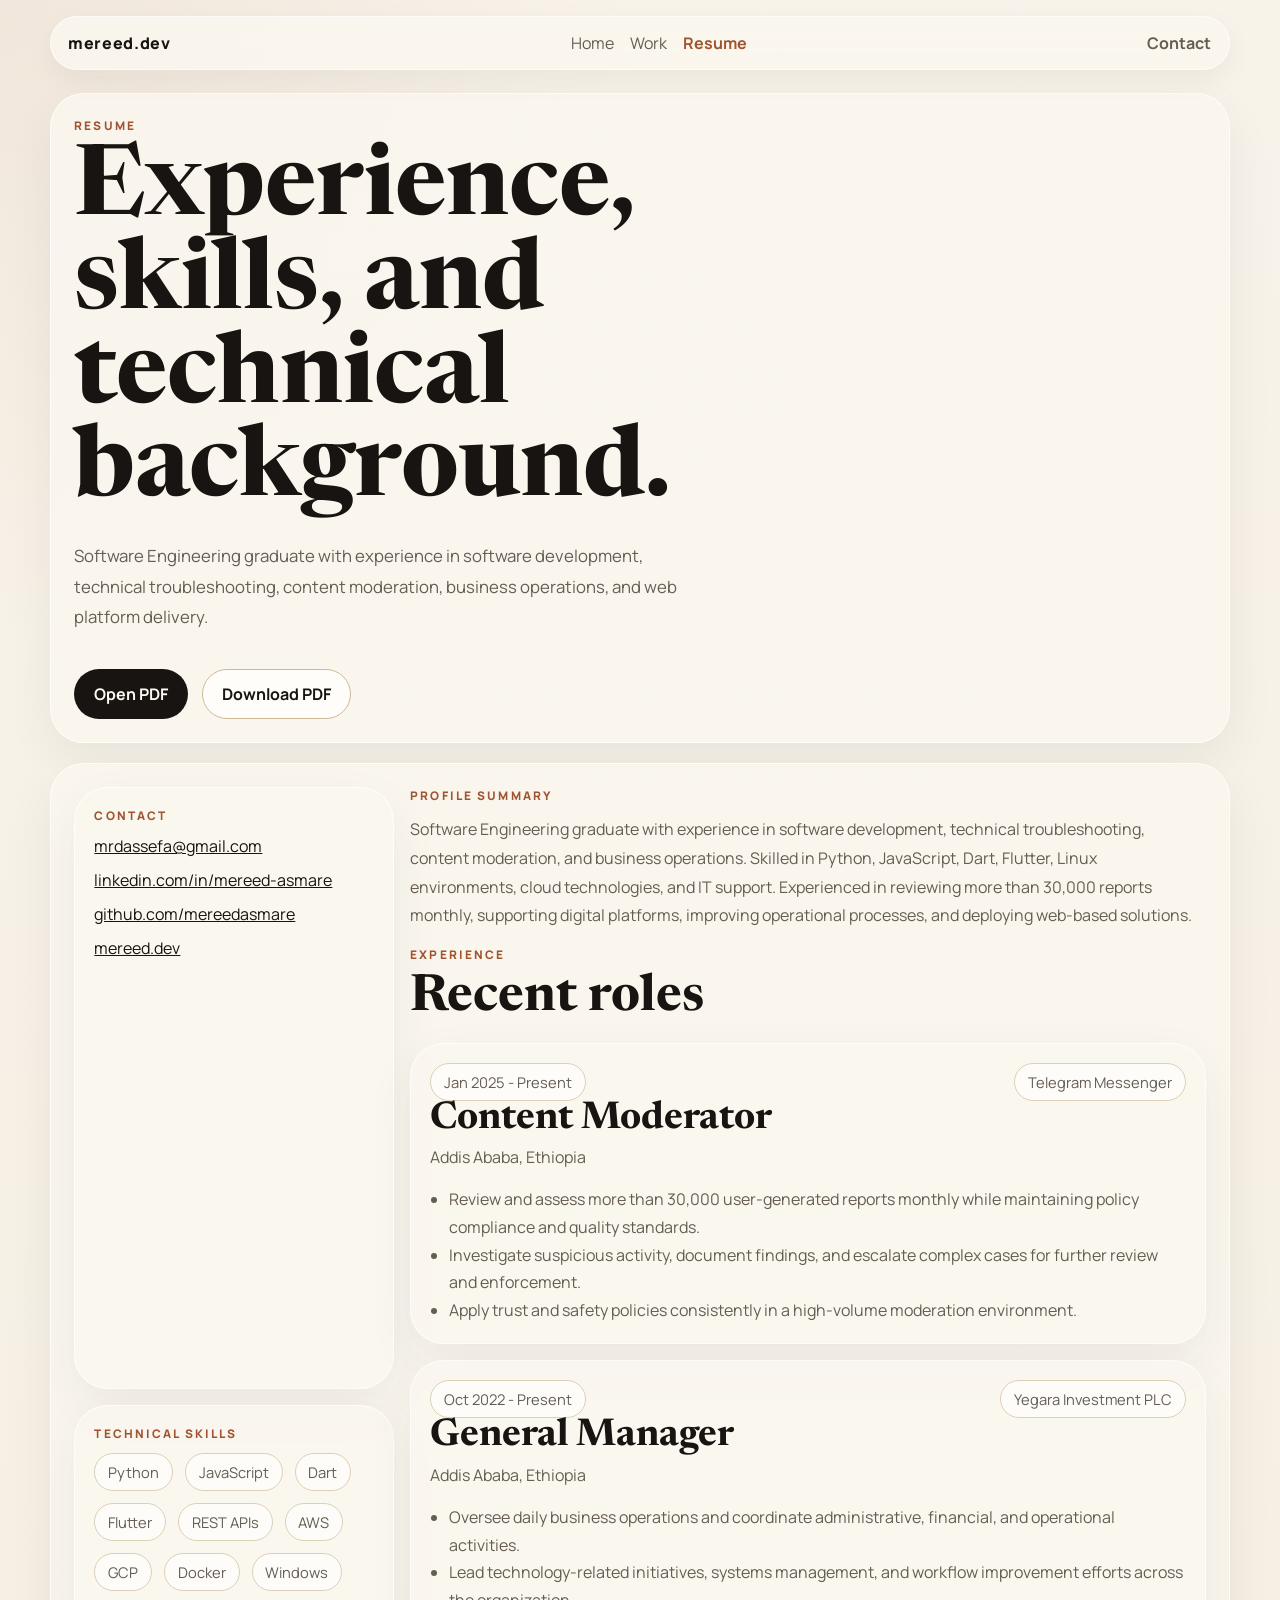
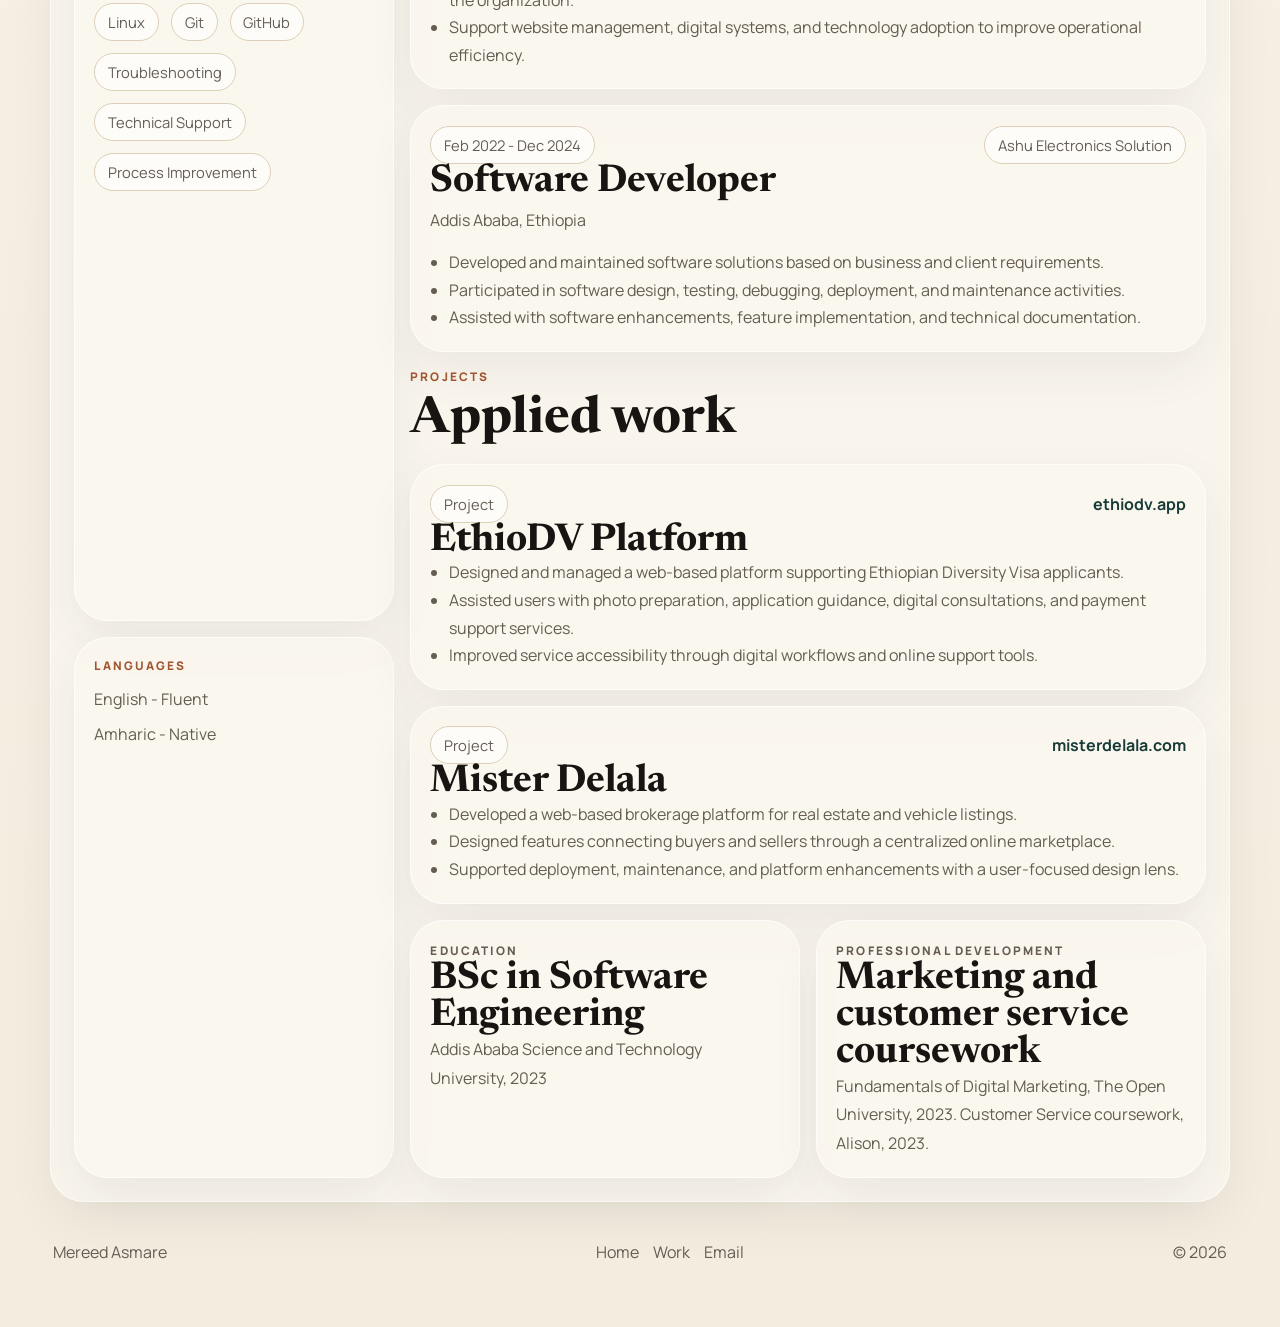
==== commit 36883b76: "Further refine portfolio layout" ====
--- a/resume.html
+++ b/resume.html
@@ -8,19 +8,19 @@
       name="description"
       content="Resume page for Mereed Asmare with experience, technical skills, education, and downloadable PDF."
     />
-    <meta name="theme-color" content="#efe7da" />
+    <meta name="theme-color" content="#f3ecdf" />
     <link rel="canonical" href="https://mereed.dev/resume.html" />
     <link rel="icon" type="image/svg+xml" href="./favicon.svg" />
     <link rel="preconnect" href="https://fonts.googleapis.com" />
     <link rel="preconnect" href="https://fonts.gstatic.com" crossorigin />
     <link
-      href="https://fonts.googleapis.com/css2?family=Instrument+Serif:ital@0;1&family=Manrope:wght@400;500;600;700;800&display=swap"
+      href="https://fonts.googleapis.com/css2?family=Manrope:wght@400;500;600;700;800&family=Newsreader:opsz,wght@6..72,500;6..72,700&display=swap"
       rel="stylesheet"
     />
     <link rel="stylesheet" href="./styles.css" />
   </head>
   <body data-page="resume">
-    <div class="page-wrap">
+    <div class="site-shell">
       <header class="site-header">
         <a class="brand" href="./index.html">mereed.dev</a>
         <nav class="site-nav" aria-label="Primary">
@@ -28,48 +28,41 @@
           <a data-nav="work" href="./work.html">Work</a>
           <a data-nav="resume" href="./resume.html">Resume</a>
         </nav>
-        <a class="nav-cta" href="mailto:mrdassefa@gmail.com">Email</a>
+        <a class="header-link" href="mailto:mrdassefa@gmail.com">Contact</a>
       </header>
 
       <main class="page-stack">
-        <section class="resume-hero reveal">
-          <div class="resume-hero-copy">
-            <p class="kicker">Resume</p>
-            <h1 class="display">A clearer view of my experience and technical background.</h1>
-            <p class="lede">
+        <section class="resume-hero-simple reveal">
+          <div>
+            <p class="eyebrow">Resume</p>
+            <h1 class="display">Experience, skills, and technical background.</h1>
+            <p class="lead">
               Software Engineering graduate with experience in software
               development, technical troubleshooting, content moderation,
               business operations, and web platform delivery.
             </p>
-            <div class="action-row">
-              <a
-                class="button button-primary"
-                href="./assets/Mereed-Asmare-Resume.pdf"
-                target="_blank"
-                rel="noreferrer"
-                >Open PDF</a
-              >
-              <a
-                class="button button-secondary"
-                href="./assets/Mereed-Asmare-Resume.pdf"
-                download
-                >Download PDF</a
-              >
-            </div>
           </div>
-
-          <aside class="resume-portrait">
-            <img
-              src="./assets/mereed-photo.jpg"
-              alt="Portrait of Mereed Asmare"
-            />
-          </aside>
+          <div class="hero-actions">
+            <a
+              class="button primary"
+              href="./assets/Mereed-Asmare-Resume.pdf"
+              target="_blank"
+              rel="noreferrer"
+              >Open PDF</a
+            >
+            <a
+              class="button secondary"
+              href="./assets/Mereed-Asmare-Resume.pdf"
+              download
+              >Download PDF</a
+            >
+          </div>
         </section>
 
-        <section class="resume-layout reveal">
+        <section class="resume-paper reveal">
           <aside class="resume-sidebar">
             <div class="sidebar-card">
-              <p class="kicker">Contact</p>
+              <p class="eyebrow">Contact</p>
               <div class="sidebar-links">
                 <a href="mailto:mrdassefa@gmail.com">mrdassefa@gmail.com</a>
                 <a
@@ -89,7 +82,7 @@
             </div>
 
             <div class="sidebar-card">
-              <p class="kicker">Technical Skills</p>
+              <p class="eyebrow">Technical Skills</p>
               <div class="skill-list">
                 <span>Python</span>
                 <span>JavaScript</span>
@@ -103,14 +96,14 @@
                 <span>Linux</span>
                 <span>Git</span>
                 <span>GitHub</span>
+                <span>Troubleshooting</span>
                 <span>Technical Support</span>
-                <span>Debugging</span>
                 <span>Process Improvement</span>
               </div>
             </div>
 
             <div class="sidebar-card">
-              <p class="kicker">Languages</p>
+              <p class="eyebrow">Languages</p>
               <div class="sidebar-copy">
                 <p>English - Fluent</p>
                 <p>Amharic - Native</p>
@@ -120,10 +113,7 @@
 
           <div class="resume-main">
             <section class="resume-section">
-              <div class="section-head">
-                <p class="kicker">Profile Summary</p>
-                <h2 class="section-title">What I bring.</h2>
-              </div>
+              <p class="eyebrow">Profile Summary</p>
               <p class="body-copy">
                 Software Engineering graduate with experience in software
                 development, technical troubleshooting, content moderation, and
@@ -136,9 +126,11 @@
             </section>
 
             <section class="resume-section">
-              <div class="section-head">
-                <p class="kicker">Experience</p>
-                <h2 class="section-title">Recent roles.</h2>
+              <div class="section-header">
+                <div>
+                  <p class="eyebrow">Experience</p>
+                  <h2>Recent roles</h2>
+                </div>
               </div>
 
               <div class="timeline">
@@ -215,9 +207,11 @@
             </section>
 
             <section class="resume-section">
-              <div class="section-head">
-                <p class="kicker">Projects</p>
-                <h2 class="section-title">Applied work.</h2>
+              <div class="section-header">
+                <div>
+                  <p class="eyebrow">Projects</p>
+                  <h2>Applied work</h2>
+                </div>
               </div>
 
               <div class="timeline">
@@ -225,7 +219,7 @@
                   <div class="timeline-meta">
                     <span>Project</span>
                     <a
-                      class="inline-link"
+                      class="mini-link"
                       href="https://ethiodv.app"
                       target="_blank"
                       rel="noreferrer"
@@ -254,7 +248,7 @@
                   <div class="timeline-meta">
                     <span>Project</span>
                     <a
-                      class="inline-link"
+                      class="mini-link"
                       href="https://misterdelala.com"
                       target="_blank"
                       rel="noreferrer"
@@ -280,16 +274,16 @@
               </div>
             </section>
 
-            <section class="resume-summary-grid">
+            <section class="summary-grid">
               <article class="summary-card">
-                <p class="kicker">Education</p>
+                <p class="eyebrow">Education</p>
                 <h3>BSc in Software Engineering</h3>
                 <p class="body-copy">
                   Addis Ababa Science and Technology University, 2023
                 </p>
               </article>
               <article class="summary-card">
-                <p class="kicker">Professional Development</p>
+                <p class="eyebrow">Professional Development</p>
                 <h3>Marketing and customer service coursework</h3>
                 <p class="body-copy">
                   Fundamentals of Digital Marketing, The Open University, 2023.
--- a/styles.css
+++ b/styles.css
@@ -1,17 +1,17 @@
 :root {
   color-scheme: light;
-  --bg: #efe7da;
-  --paper: #f8f4ec;
+  --bg: #f3ecdf;
+  --paper: #fbf7ef;
   --card: #fffdf8;
-  --text: #171512;
-  --muted: #625b53;
-  --line: #d9cfbe;
-  --strong-line: #cbbda7;
-  --accent: #a14f2b;
-  --accent-deep: #1e433f;
-  --shadow: 0 20px 60px rgba(20, 16, 12, 0.06);
-  --radius-xl: 32px;
-  --radius-lg: 22px;
+  --text: #171411;
+  --muted: #655d54;
+  --line: #ddcfb7;
+  --line-strong: #cdb89a;
+  --accent: #a0542f;
+  --forest: #183b37;
+  --shadow: 0 18px 50px rgba(20, 15, 11, 0.06);
+  --radius-xl: 34px;
+  --radius-lg: 24px;
   --radius-md: 16px;
   --radius-pill: 999px;
   --content: 1180px;
@@ -31,8 +31,7 @@
   font-family: "Manrope", sans-serif;
   color: var(--text);
   background:
-    radial-gradient(circle at top left, rgba(161, 79, 43, 0.08), transparent 22%),
-    radial-gradient(circle at 88% 10%, rgba(30, 67, 63, 0.08), transparent 18%),
+    radial-gradient(circle at top left, rgba(160, 84, 47, 0.08), transparent 20%),
     linear-gradient(180deg, #f8f3ea 0%, var(--bg) 100%);
 }
 
@@ -42,11 +41,11 @@
   inset: 0;
   pointer-events: none;
   background-image:
-    linear-gradient(rgba(23, 21, 18, 0.03) 1px, transparent 1px),
-    linear-gradient(90deg, rgba(23, 21, 18, 0.03) 1px, transparent 1px);
-  background-size: 48px 48px;
-  mask-image: radial-gradient(circle at center, black 18%, transparent 82%);
-  opacity: 0.32;
+    linear-gradient(rgba(23, 20, 17, 0.03) 1px, transparent 1px),
+    linear-gradient(90deg, rgba(23, 20, 17, 0.03) 1px, transparent 1px);
+  background-size: 46px 46px;
+  mask-image: radial-gradient(circle at center, black 20%, transparent 84%);
+  opacity: 0.26;
 }
 
 a {
@@ -58,7 +57,7 @@
   max-width: 100%;
 }
 
-.page-wrap {
+.site-shell {
   position: relative;
   z-index: 1;
   width: min(var(--content), calc(100% - 1rem));
@@ -69,38 +68,38 @@
 .site-header,
 .site-footer,
 .site-nav,
-.action-row,
-.metric-row,
-.project-head,
+.hero-actions,
 .footer-links,
-.pill-row,
 .timeline-meta,
-.case-head {
+.feature-head,
+.section-header,
+.pill-row {
   display: flex;
 }
 
 .site-header {
   position: sticky;
   top: 0.8rem;
-  z-index: 20;
+  z-index: 10;
   justify-content: space-between;
   align-items: center;
   gap: 1rem;
   margin-bottom: 1.4rem;
   padding: 0.95rem 1.1rem;
-  border: 1px solid rgba(255, 255, 255, 0.65);
+  border: 1px solid rgba(255, 255, 255, 0.7);
   border-radius: var(--radius-pill);
-  background: rgba(248, 244, 236, 0.82);
+  background: rgba(251, 247, 239, 0.84);
   backdrop-filter: blur(12px);
-  box-shadow: 0 10px 32px rgba(20, 16, 12, 0.05);
+  box-shadow: 0 10px 28px rgba(20, 15, 11, 0.05);
 }
 
 .brand,
 .site-nav a,
-.nav-cta,
+.header-link,
 .button,
-.footer-links a,
-.inline-link {
+.mini-link,
+.text-action,
+.footer-links a {
   text-decoration: none;
 }
 
@@ -110,20 +109,23 @@
 }
 
 .site-nav {
+  align-items: center;
   gap: 1rem;
-  align-items: center;
   flex-wrap: wrap;
 }
 
-.site-nav a {
+.site-nav a,
+.header-link,
+.footer-links a {
   color: var(--muted);
-  transition: color 180ms ease;
 }
 
 .site-nav a:hover,
 .site-nav a.is-active,
+.header-link:hover,
 .footer-links a:hover,
-.inline-link:hover {
+.mini-link:hover,
+.text-action:hover {
   color: var(--accent);
 }
 
@@ -131,11 +133,7 @@
   font-weight: 700;
 }
 
-.nav-cta {
-  padding: 0.65rem 1rem;
-  border-radius: var(--radius-pill);
-  background: var(--text);
-  color: #fffaf2;
+.header-link {
   font-weight: 700;
 }
 
@@ -145,19 +143,22 @@
 }
 
 .hero,
-.split-panel,
-.resume-layout {
-  display: grid;
-  gap: 1.2rem;
+.split-section,
+.resume-paper,
+.signal-row,
+.stack-grid,
+.summary-grid {
+  display: grid;
+  gap: 1rem;
 }
 
 .hero {
-  grid-template-columns: minmax(0, 1.15fr) minmax(320px, 0.85fr);
-  align-items: center;
-  padding: 1.3rem 0 0.4rem;
-}
-
-.kicker {
+  grid-template-columns: minmax(0, 1.1fr) minmax(320px, 0.9fr);
+  align-items: center;
+  padding: 1rem 0 0.4rem;
+}
+
+.eyebrow {
   margin: 0 0 0.7rem;
   color: var(--accent);
   font-size: 0.74rem;
@@ -167,65 +168,68 @@
 }
 
 .display,
-.section-title,
-.project-card h3,
-.principle-card h3,
+.section-header h2,
+.feature-content h3,
+.stack-card h3,
 .timeline-item h3,
 .summary-card h3 {
   margin: 0;
-  font-family: "Instrument Serif", serif;
-  font-weight: 400;
-  line-height: 0.95;
+  font-family: "Newsreader", serif;
+  font-weight: 700;
+  line-height: 0.96;
 }
 
 .display {
-  font-size: clamp(3.2rem, 8vw, 6.4rem);
+  font-size: clamp(3.2rem, 8vw, 6.1rem);
   max-width: 11ch;
 }
 
-.section-title {
-  font-size: clamp(2.2rem, 4vw, 4rem);
+.section-header h2,
+.split-panel h2,
+.cta-block h2 {
+  font-size: clamp(2.1rem, 4vw, 3.7rem);
   max-width: 12ch;
 }
 
-.project-card h3,
-.principle-card h3,
+.feature-content h3,
+.stack-card h3,
 .timeline-item h3,
 .summary-card h3 {
-  font-size: clamp(1.8rem, 3vw, 2.5rem);
-}
-
-.lede,
+  font-size: clamp(1.85rem, 3vw, 2.5rem);
+}
+
+.lead,
 .body-copy,
-.project-card p,
-.principle-card p,
-.statement-band p,
-.timeline-item p,
+.feature-content p,
+.editorial-band p,
+.split-panel p,
+.stack-card p,
+.timeline-place,
 .summary-card p,
-.portrait-note strong,
+.floating-note strong,
 .sidebar-copy p {
   margin: 0;
   color: var(--muted);
   line-height: 1.8;
 }
 
-.lede {
+.lead {
   max-width: 61ch;
   margin-top: 1.35rem;
-  font-size: 1.04rem;
-}
-
-.action-row,
-.metric-row,
+  font-size: 1.05rem;
+}
+
+.hero-actions,
 .footer-links,
-.pill-row,
 .timeline-meta,
-.case-head {
+.feature-head,
+.section-header,
+.pill-row {
   gap: 0.9rem;
   flex-wrap: wrap;
 }
 
-.action-row {
+.hero-actions {
   margin-top: 1.5rem;
   align-items: center;
 }
@@ -247,201 +251,242 @@
   transform: translateY(-1px);
 }
 
-.button-primary {
+.button.primary {
   background: var(--text);
-  color: #fffaf2;
-}
-
-.button-secondary {
-  border-color: var(--strong-line);
-  background: rgba(255, 255, 255, 0.65);
-}
-
-.button-quiet {
-  color: var(--accent-deep);
-  background: transparent;
-}
-
-.metric-row {
-  margin-top: 1.2rem;
-}
-
-.metric-chip,
-.pill-row span,
-.timeline-meta span {
-  padding: 0.5rem 0.8rem;
-  border: 1px solid var(--line);
-  border-radius: var(--radius-pill);
-  background: rgba(255, 255, 255, 0.55);
-  color: var(--muted);
-  font-size: 0.92rem;
-}
-
-.portrait-panel,
+  color: #fffaf1;
+}
+
+.button.secondary {
+  border-color: var(--line-strong);
+  background: rgba(255, 255, 255, 0.66);
+}
+
+.text-action {
+  font-weight: 700;
+}
+
+.hero-photo-card,
+.signal-card,
 .section-block,
+.feature-story,
 .split-panel,
-.cta-panel,
+.stack-card,
+.cta-block,
 .page-intro,
-.case-study,
-.resume-layout,
-.resume-hero {
+.resume-paper,
+.resume-hero-simple,
+.sidebar-card,
+.timeline-item,
+.summary-card {
   border: 1px solid rgba(255, 255, 255, 0.72);
   border-radius: var(--radius-xl);
-  background: rgba(248, 244, 236, 0.78);
+  background: rgba(251, 247, 239, 0.82);
   box-shadow: var(--shadow);
 }
 
-.portrait-panel {
+.hero-photo-card {
   padding: 1rem;
   background:
-    linear-gradient(180deg, rgba(255, 255, 255, 0.86), rgba(244, 236, 225, 0.8));
-}
-
-.portrait-frame {
+    linear-gradient(180deg, rgba(255, 255, 255, 0.88), rgba(244, 236, 225, 0.86));
+}
+
+.photo-shell {
   overflow: hidden;
-  border-radius: 26px;
-  border: 1px solid rgba(255, 255, 255, 0.78);
-  background: #e8dece;
-}
-
-.portrait-frame img {
+  border-radius: 28px;
+  background: #e5dac7;
+}
+
+.photo-shell img {
   width: 100%;
   aspect-ratio: 4 / 5;
   object-fit: cover;
   object-position: center top;
 }
 
-.portrait-note {
+.floating-note {
   margin-top: 0.9rem;
-  padding: 1rem;
+  padding: 0.95rem 1rem;
   border-radius: var(--radius-md);
   border: 1px solid var(--line);
-  background: rgba(255, 255, 255, 0.65);
-}
-
-.portrait-note strong {
+  background: rgba(255, 255, 255, 0.62);
+}
+
+.floating-note strong {
   display: block;
   color: var(--text);
 }
 
-.statement-band {
-  padding: 1.3rem 0 0.2rem;
-}
-
-.statement-band p {
-  max-width: 66ch;
-  font-size: 1.14rem;
-}
-
-.section-block,
-.split-panel,
-.cta-panel,
-.page-intro,
-.case-study,
-.resume-layout,
-.resume-hero {
-  padding: 1.45rem;
-}
-
-.section-head {
-  display: grid;
-  gap: 0.45rem;
-  margin-bottom: 1.2rem;
-}
-
-.projects-grid,
-.principles-grid,
-.split-aside,
-.resume-summary-grid,
-.resume-main,
-.timeline,
-.resume-sidebar {
-  display: grid;
-  gap: 1rem;
-}
-
-.projects-grid {
-  grid-template-columns: 1.35fr 1fr 1fr;
-}
-
-.project-card,
-.principle-card,
-.stat-card,
+.signal-row {
+  grid-template-columns: repeat(3, minmax(0, 1fr));
+}
+
+.signal-card,
+.stack-card,
 .sidebar-card,
 .timeline-item,
 .summary-card {
-  padding: 1.25rem;
-  border: 1px solid var(--line);
-  border-radius: var(--radius-lg);
-  background: var(--card);
-}
-
-.project-card-featured {
-  background:
-    linear-gradient(180deg, rgba(161, 79, 43, 0.05), rgba(255, 253, 248, 0.98));
-}
-
-.project-head,
-.case-head,
+  padding: 1.2rem;
+}
+
+.signal-card span {
+  display: block;
+  margin-bottom: 0.4rem;
+  color: var(--accent);
+  font-size: 0.74rem;
+  font-weight: 800;
+  letter-spacing: 0.14em;
+  text-transform: uppercase;
+}
+
+.signal-card strong {
+  line-height: 1.55;
+}
+
+.editorial-band {
+  padding: 1.2rem 0 0.1rem;
+}
+
+.editorial-band p {
+  max-width: 66ch;
+  font-size: 1.14rem;
+}
+
+.section-block,
+.split-panel,
+.cta-block,
+.page-intro,
+.resume-paper,
+.resume-hero-simple {
+  padding: 1.45rem;
+}
+
+.section-header {
+  justify-content: space-between;
+  align-items: end;
+  margin-bottom: 1.2rem;
+}
+
+.mini-link {
+  font-weight: 700;
+  color: var(--forest);
+}
+
+.mini-link.light {
+  color: rgba(255, 248, 238, 0.92);
+}
+
+.feature-story {
+  display: grid;
+  grid-template-columns: 90px minmax(0, 1fr);
+  gap: 1.2rem;
+  align-items: start;
+  padding: 1.35rem;
+}
+
+.feature-story-dark {
+  background: linear-gradient(180deg, rgba(24, 59, 55, 0.96), rgba(24, 59, 55, 0.92));
+  border-color: rgba(24, 59, 55, 0.96);
+}
+
+.feature-story-dark .feature-content h3,
+.feature-story-dark .feature-content p,
+.feature-story-dark .feature-mark,
+.feature-story-dark .eyebrow {
+  color: #fff8ef;
+}
+
+.feature-story-dark .eyebrow {
+  opacity: 0.72;
+}
+
+.feature-story-dark .pill-row span,
+.feature-story-dark .clean-list {
+  color: rgba(255, 248, 238, 0.86);
+}
+
+.feature-story-dark .pill-row span {
+  border-color: rgba(255, 248, 238, 0.16);
+  background: rgba(255, 248, 238, 0.07);
+}
+
+.feature-story-light {
+  background: rgba(255, 252, 246, 0.92);
+}
+
+.feature-mark {
+  font-family: "Newsreader", serif;
+  font-size: clamp(3rem, 8vw, 5rem);
+  line-height: 0.8;
+  color: var(--accent);
+}
+
+.feature-head,
 .timeline-meta {
   justify-content: space-between;
   align-items: center;
 }
 
-.project-head {
-  margin-bottom: 1rem;
-}
-
-.project-index,
-.case-number {
-  font-family: "Instrument Serif", serif;
-  color: var(--accent);
-}
-
-.project-index {
-  font-size: 1.65rem;
-}
-
-.case-number {
-  font-size: clamp(3rem, 8vw, 5rem);
-  line-height: 0.8;
+.pill-row span,
+.timeline-meta span,
+.skill-list span {
+  padding: 0.5rem 0.8rem;
+  border-radius: var(--radius-pill);
+  border: 1px solid var(--line);
+  background: rgba(255, 255, 255, 0.6);
+  color: var(--muted);
+  font-size: 0.92rem;
+}
+
+.pill-row.light span {
+  border-color: rgba(255, 248, 238, 0.16);
+  background: rgba(255, 248, 238, 0.07);
+  color: rgba(255, 248, 238, 0.86);
 }
 
 .clean-list {
   margin: 0;
   padding-left: 1.15rem;
   color: var(--muted);
-  line-height: 1.7;
-}
-
-.principles-grid {
-  grid-template-columns: repeat(3, minmax(0, 1fr));
-}
-
-.split-panel {
-  grid-template-columns: minmax(0, 1.15fr) minmax(280px, 0.85fr);
-  align-items: start;
-}
-
-.split-aside {
-  align-content: start;
-}
-
-.stat-card span {
-  display: block;
+  line-height: 1.72;
+}
+
+.clean-list.light {
+  color: rgba(255, 248, 238, 0.86);
+}
+
+.split-section {
+  grid-template-columns: minmax(0, 1.05fr) minmax(0, 0.95fr);
+}
+
+.split-panel-dark {
+  background: linear-gradient(180deg, rgba(24, 59, 55, 0.96), rgba(24, 59, 55, 0.92));
+  border-color: rgba(24, 59, 55, 0.96);
+}
+
+.split-panel-dark h2,
+.split-panel-dark p {
+  color: #fff8ef;
+}
+
+.split-panel-dark .eyebrow {
+  color: rgba(255, 248, 238, 0.72);
+}
+
+.stack-panel,
+.stack-grid,
+.resume-main,
+.resume-sidebar,
+.timeline,
+.summary-grid {
+  display: grid;
+  gap: 1rem;
+}
+
+.stack-card h3 {
   margin-bottom: 0.45rem;
-  color: var(--accent);
-  font-size: 0.76rem;
-  font-weight: 800;
-  letter-spacing: 0.14em;
-  text-transform: uppercase;
-}
-
-.stat-card strong {
-  line-height: 1.5;
-}
-
-.cta-panel {
+}
+
+.cta-block {
   display: grid;
   grid-template-columns: minmax(0, 1.1fr) auto;
   align-items: center;
@@ -452,58 +497,21 @@
   justify-content: space-between;
   align-items: center;
   gap: 1rem;
-  margin-top: 1.35rem;
+  margin-top: 1.4rem;
   padding: 0 0.2rem;
   color: var(--muted);
 }
 
-.page-intro {
-  padding-top: 1.8rem;
-}
-
-.case-study {
-  display: grid;
-  grid-template-columns: 90px minmax(0, 1fr);
-  gap: 1.2rem;
-  align-items: start;
-}
-
-.inline-link {
-  color: var(--accent-deep);
-  font-weight: 700;
-}
-
-.resume-hero {
-  display: grid;
-  grid-template-columns: minmax(0, 1.15fr) 340px;
-  gap: 1.2rem;
-  align-items: center;
-}
-
-.resume-portrait {
-  overflow: hidden;
-  border-radius: 28px;
-  background: #e8dece;
-}
-
-.resume-portrait img {
-  width: 100%;
-  aspect-ratio: 4 / 5;
-  object-fit: cover;
-  object-position: center top;
-}
-
-.resume-layout {
+.page-intro,
+.resume-hero-simple {
+  display: grid;
+  gap: 0.8rem;
+}
+
+.resume-paper {
+  display: grid;
   grid-template-columns: 320px minmax(0, 1fr);
-}
-
-.resume-sidebar {
-  align-content: start;
-}
-
-.sidebar-card {
-  display: grid;
-  gap: 0.85rem;
+  gap: 1rem;
 }
 
 .sidebar-links,
@@ -513,33 +521,16 @@
   gap: 0.75rem;
 }
 
-.sidebar-links a,
-.skill-list span {
-  color: var(--muted);
-}
-
-.skill-list span {
-  padding: 0.52rem 0.75rem;
-  border: 1px solid var(--line);
-  border-radius: var(--radius-pill);
-  background: rgba(255, 255, 255, 0.68);
-  font-size: 0.92rem;
-}
-
-.resume-main {
-  align-content: start;
-}
-
-.resume-section {
-  padding-bottom: 0.2rem;
+.sidebar-copy {
+  display: grid;
+  gap: 0.35rem;
 }
 
 .timeline-place {
   margin: 0.35rem 0 0.9rem;
-  color: var(--muted);
-}
-
-.resume-summary-grid {
+}
+
+.summary-grid {
   grid-template-columns: repeat(2, minmax(0, 1fr));
 }
 
@@ -556,28 +547,23 @@
 
 @media (max-width: 1080px) {
   .hero,
-  .split-panel,
-  .resume-hero,
-  .resume-layout,
-  .cta-panel,
-  .projects-grid {
+  .split-section,
+  .cta-block,
+  .resume-paper,
+  .signal-row {
     grid-template-columns: 1fr;
   }
-
-  .case-study {
+}
+
+@media (max-width: 860px) {
+  .feature-story,
+  .summary-grid {
     grid-template-columns: 1fr;
   }
 }
 
-@media (max-width: 860px) {
-  .principles-grid,
-  .resume-summary-grid {
-    grid-template-columns: 1fr;
-  }
-}
-
 @media (max-width: 720px) {
-  .page-wrap {
+  .site-shell {
     width: min(100% - 0.75rem, 100%);
   }
 
@@ -587,27 +573,25 @@
     align-items: flex-start;
   }
 
-  .nav-cta {
-    display: none;
-  }
-
   .display {
-    font-size: clamp(2.7rem, 14vw, 4.5rem);
-  }
-
-  .section-title {
+    font-size: clamp(2.8rem, 14vw, 4.5rem);
+  }
+
+  .section-header h2,
+  .split-panel h2,
+  .cta-block h2 {
     font-size: clamp(2rem, 11vw, 3rem);
     max-width: none;
   }
 
   .section-block,
+  .feature-story,
   .split-panel,
-  .cta-panel,
+  .cta-block,
   .page-intro,
-  .case-study,
-  .resume-layout,
-  .resume-hero,
-  .portrait-panel {
+  .resume-paper,
+  .resume-hero-simple,
+  .hero-photo-card {
     padding: 1.1rem;
   }
 }
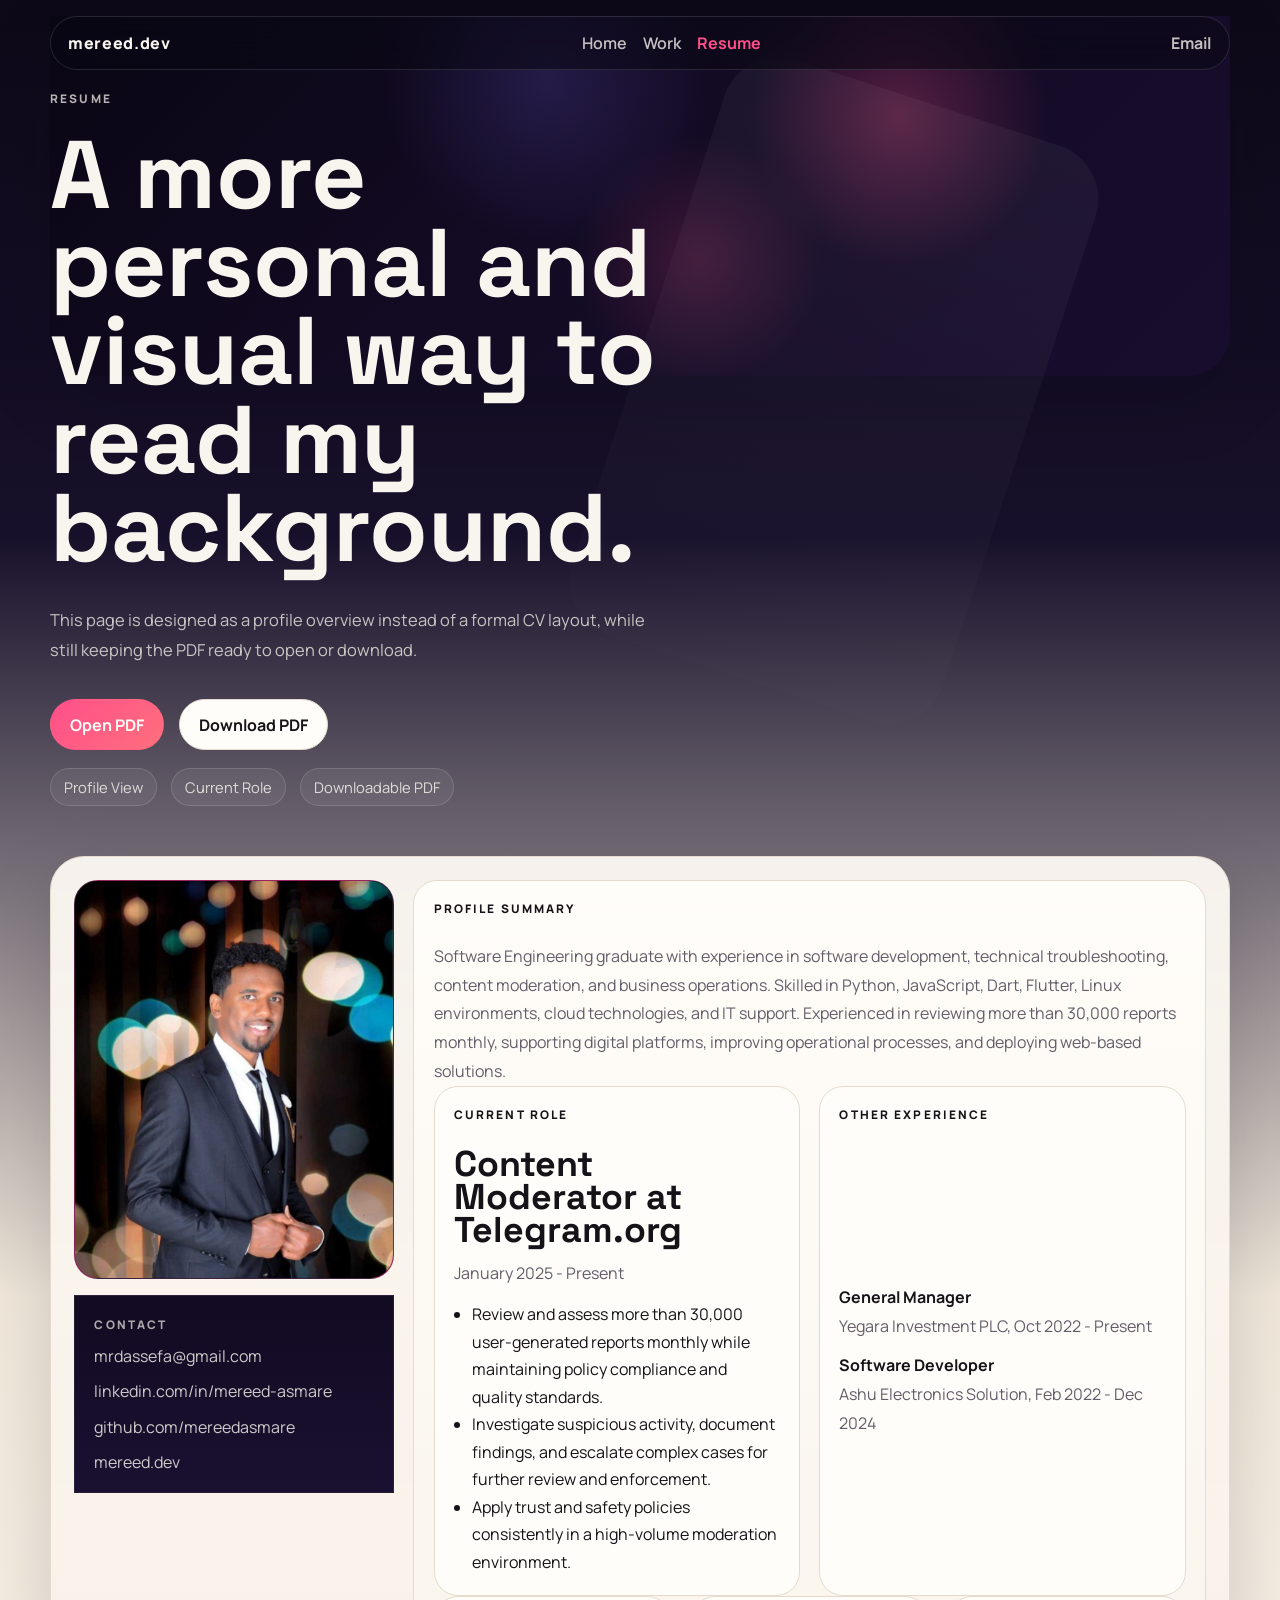
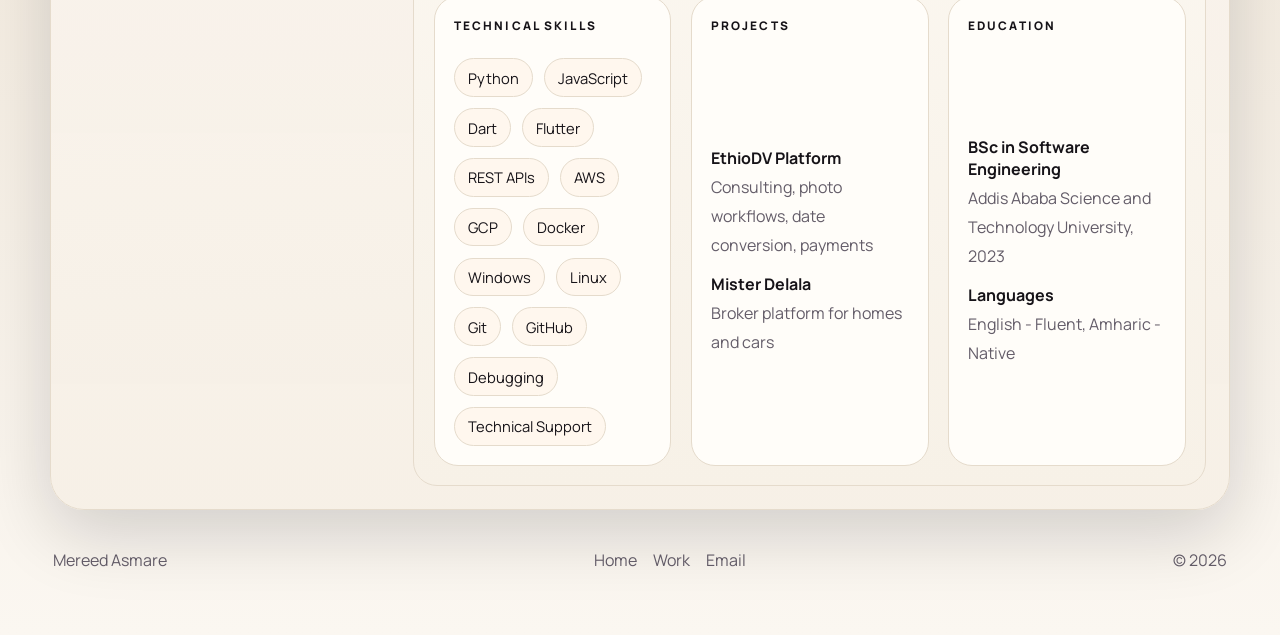
==== commit aab9997c: "Refine portfolio design and resume layout" ====
--- a/resume.html
+++ b/resume.html
@@ -6,62 +6,76 @@
     <title>Resume | Mereed Asmare</title>
     <meta
       name="description"
-      content="Resume page for Mereed Asmare with experience, technical skills, education, and downloadable PDF."
+      content="Styled resume page for Mereed Asmare with experience, current role at Telegram.org, and downloadable PDF."
     />
-    <meta name="theme-color" content="#f3ecdf" />
+    <meta name="theme-color" content="#0a0814" />
     <link rel="canonical" href="https://mereed.dev/resume.html" />
     <link rel="icon" type="image/svg+xml" href="./favicon.svg" />
     <link rel="preconnect" href="https://fonts.googleapis.com" />
     <link rel="preconnect" href="https://fonts.gstatic.com" crossorigin />
     <link
-      href="https://fonts.googleapis.com/css2?family=Manrope:wght@400;500;600;700;800&family=Newsreader:opsz,wght@6..72,500;6..72,700&display=swap"
+      href="https://fonts.googleapis.com/css2?family=Manrope:wght@400;500;600;700;800&family=Space+Grotesk:wght@500;700&display=swap"
       rel="stylesheet"
     />
     <link rel="stylesheet" href="./styles.css" />
   </head>
   <body data-page="resume">
     <div class="site-shell">
-      <header class="site-header">
-        <a class="brand" href="./index.html">mereed.dev</a>
-        <nav class="site-nav" aria-label="Primary">
-          <a data-nav="home" href="./index.html">Home</a>
-          <a data-nav="work" href="./work.html">Work</a>
-          <a data-nav="resume" href="./resume.html">Resume</a>
-        </nav>
-        <a class="header-link" href="mailto:mrdassefa@gmail.com">Contact</a>
-      </header>
-
-      <main class="page-stack">
-        <section class="resume-hero-simple reveal">
-          <div>
-            <p class="eyebrow">Resume</p>
-            <h1 class="display">Experience, skills, and technical background.</h1>
-            <p class="lead">
-              Software Engineering graduate with experience in software
-              development, technical troubleshooting, content moderation,
-              business operations, and web platform delivery.
+      <section class="hero-stage hero-stage-compact">
+        <header class="site-header site-header-dark">
+          <a class="brand" href="./index.html">mereed.dev</a>
+          <nav class="site-nav" aria-label="Primary">
+            <a data-nav="home" href="./index.html">Home</a>
+            <a data-nav="work" href="./work.html">Work</a>
+            <a data-nav="resume" href="./resume.html">Resume</a>
+          </nav>
+          <a class="header-link" href="mailto:mrdassefa@gmail.com">Email</a>
+        </header>
+
+        <div class="page-stack">
+          <section class="page-hero reveal">
+            <p class="eyebrow eyebrow-dark">Resume</p>
+            <h1 class="display display-dark">
+              A more personal and visual way to read my background.
+            </h1>
+            <p class="lead lead-dark">
+              This page is designed as a profile overview instead of a formal CV
+              layout, while still keeping the PDF ready to open or download.
             </p>
-          </div>
-          <div class="hero-actions">
-            <a
-              class="button primary"
-              href="./assets/Mereed-Asmare-Resume.pdf"
-              target="_blank"
-              rel="noreferrer"
-              >Open PDF</a
-            >
-            <a
-              class="button secondary"
-              href="./assets/Mereed-Asmare-Resume.pdf"
-              download
-              >Download PDF</a
-            >
-          </div>
-        </section>
-
-        <section class="resume-paper reveal">
-          <aside class="resume-sidebar">
-            <div class="sidebar-card">
+            <div class="hero-actions">
+              <a
+                class="button primary"
+                href="./assets/Mereed-Asmare-Resume.pdf"
+                target="_blank"
+                rel="noreferrer"
+                >Open PDF</a
+              >
+              <a
+                class="button secondary button-dark"
+                href="./assets/Mereed-Asmare-Resume.pdf"
+                download
+                >Download PDF</a
+              >
+            </div>
+            <div class="pill-row pill-row-dark page-pill-row">
+              <span>Profile View</span>
+              <span>Current Role</span>
+              <span>Downloadable PDF</span>
+            </div>
+          </section>
+        </div>
+      </section>
+
+      <main class="content-stack">
+        <section class="resume-layout reveal">
+          <aside class="resume-identity">
+            <div class="resume-photo-card">
+              <img
+                src="./assets/mereed-photo.jpg"
+                alt="Portrait of Mereed Asmare"
+              />
+            </div>
+            <div class="resume-contact-card">
               <p class="eyebrow">Contact</p>
               <div class="sidebar-links">
                 <a href="mailto:mrdassefa@gmail.com">mrdassefa@gmail.com</a>
@@ -80,39 +94,10 @@
                 <a href="./index.html">mereed.dev</a>
               </div>
             </div>
-
-            <div class="sidebar-card">
-              <p class="eyebrow">Technical Skills</p>
-              <div class="skill-list">
-                <span>Python</span>
-                <span>JavaScript</span>
-                <span>Dart</span>
-                <span>Flutter</span>
-                <span>REST APIs</span>
-                <span>AWS</span>
-                <span>GCP</span>
-                <span>Docker</span>
-                <span>Windows</span>
-                <span>Linux</span>
-                <span>Git</span>
-                <span>GitHub</span>
-                <span>Troubleshooting</span>
-                <span>Technical Support</span>
-                <span>Process Improvement</span>
-              </div>
-            </div>
-
-            <div class="sidebar-card">
-              <p class="eyebrow">Languages</p>
-              <div class="sidebar-copy">
-                <p>English - Fluent</p>
-                <p>Amharic - Native</p>
-              </div>
-            </div>
           </aside>
 
-          <div class="resume-main">
-            <section class="resume-section">
+          <div class="resume-content-card">
+            <section class="resume-summary">
               <p class="eyebrow">Profile Summary</p>
               <p class="body-copy">
                 Software Engineering graduate with experience in software
@@ -125,170 +110,90 @@
               </p>
             </section>
 
-            <section class="resume-section">
-              <div class="section-header">
-                <div>
-                  <p class="eyebrow">Experience</p>
-                  <h2>Recent roles</h2>
-                </div>
-              </div>
-
-              <div class="timeline">
-                <article class="timeline-item">
-                  <div class="timeline-meta">
-                    <span>Jan 2025 - Present</span>
-                    <span>Telegram Messenger</span>
-                  </div>
-                  <h3>Content Moderator</h3>
-                  <p class="timeline-place">Addis Ababa, Ethiopia</p>
-                  <ul class="clean-list">
-                    <li>
-                      Review and assess more than 30,000 user-generated reports
-                      monthly while maintaining policy compliance and quality
-                      standards.
-                    </li>
-                    <li>
-                      Investigate suspicious activity, document findings, and
-                      escalate complex cases for further review and enforcement.
-                    </li>
-                    <li>
-                      Apply trust and safety policies consistently in a
-                      high-volume moderation environment.
-                    </li>
-                  </ul>
-                </article>
-
-                <article class="timeline-item">
-                  <div class="timeline-meta">
-                    <span>Oct 2022 - Present</span>
-                    <span>Yegara Investment PLC</span>
-                  </div>
-                  <h3>General Manager</h3>
-                  <p class="timeline-place">Addis Ababa, Ethiopia</p>
-                  <ul class="clean-list">
-                    <li>
-                      Oversee daily business operations and coordinate
-                      administrative, financial, and operational activities.
-                    </li>
-                    <li>
-                      Lead technology-related initiatives, systems management,
-                      and workflow improvement efforts across the organization.
-                    </li>
-                    <li>
-                      Support website management, digital systems, and
-                      technology adoption to improve operational efficiency.
-                    </li>
-                  </ul>
-                </article>
-
-                <article class="timeline-item">
-                  <div class="timeline-meta">
-                    <span>Feb 2022 - Dec 2024</span>
-                    <span>Ashu Electronics Solution</span>
-                  </div>
-                  <h3>Software Developer</h3>
-                  <p class="timeline-place">Addis Ababa, Ethiopia</p>
-                  <ul class="clean-list">
-                    <li>
-                      Developed and maintained software solutions based on
-                      business and client requirements.
-                    </li>
-                    <li>
-                      Participated in software design, testing, debugging,
-                      deployment, and maintenance activities.
-                    </li>
-                    <li>
-                      Assisted with software enhancements, feature
-                      implementation, and technical documentation.
-                    </li>
-                  </ul>
-                </article>
-              </div>
+            <section class="resume-grid-block">
+              <article class="resume-block">
+                <p class="eyebrow">Current Role</p>
+                <h3>Content Moderator at Telegram.org</h3>
+                <p class="timeline-place">January 2025 - Present</p>
+                <ul class="clean-list">
+                  <li>
+                    Review and assess more than 30,000 user-generated reports
+                    monthly while maintaining policy compliance and quality
+                    standards.
+                  </li>
+                  <li>
+                    Investigate suspicious activity, document findings, and
+                    escalate complex cases for further review and enforcement.
+                  </li>
+                  <li>
+                    Apply trust and safety policies consistently in a
+                    high-volume moderation environment.
+                  </li>
+                </ul>
+              </article>
+
+              <article class="resume-block">
+                <p class="eyebrow">Other Experience</p>
+                <div class="mini-timeline">
+                  <div class="mini-entry">
+                    <strong>General Manager</strong>
+                    <span>Yegara Investment PLC, Oct 2022 - Present</span>
+                  </div>
+                  <div class="mini-entry">
+                    <strong>Software Developer</strong>
+                    <span>Ashu Electronics Solution, Feb 2022 - Dec 2024</span>
+                  </div>
+                </div>
+              </article>
             </section>
 
-            <section class="resume-section">
-              <div class="section-header">
-                <div>
-                  <p class="eyebrow">Projects</p>
-                  <h2>Applied work</h2>
-                </div>
-              </div>
-
-              <div class="timeline">
-                <article class="timeline-item">
-                  <div class="timeline-meta">
-                    <span>Project</span>
-                    <a
-                      class="mini-link"
-                      href="https://ethiodv.app"
-                      target="_blank"
-                      rel="noreferrer"
-                      >ethiodv.app</a
-                    >
-                  </div>
-                  <h3>EthioDV Platform</h3>
-                  <ul class="clean-list">
-                    <li>
-                      Designed and managed a web-based platform supporting
-                      Ethiopian Diversity Visa applicants.
-                    </li>
-                    <li>
-                      Assisted users with photo preparation, application
-                      guidance, digital consultations, and payment support
-                      services.
-                    </li>
-                    <li>
-                      Improved service accessibility through digital workflows
-                      and online support tools.
-                    </li>
-                  </ul>
-                </article>
-
-                <article class="timeline-item">
-                  <div class="timeline-meta">
-                    <span>Project</span>
-                    <a
-                      class="mini-link"
-                      href="https://misterdelala.com"
-                      target="_blank"
-                      rel="noreferrer"
-                      >misterdelala.com</a
-                    >
-                  </div>
-                  <h3>Mister Delala</h3>
-                  <ul class="clean-list">
-                    <li>
-                      Developed a web-based brokerage platform for real estate
-                      and vehicle listings.
-                    </li>
-                    <li>
-                      Designed features connecting buyers and sellers through a
-                      centralized online marketplace.
-                    </li>
-                    <li>
-                      Supported deployment, maintenance, and platform
-                      enhancements with a user-focused design lens.
-                    </li>
-                  </ul>
-                </article>
-              </div>
-            </section>
-
-            <section class="summary-grid">
-              <article class="summary-card">
+            <section class="resume-grid-block resume-grid-block-three">
+              <article class="resume-block">
+                <p class="eyebrow">Technical Skills</p>
+                <div class="skill-list">
+                  <span>Python</span>
+                  <span>JavaScript</span>
+                  <span>Dart</span>
+                  <span>Flutter</span>
+                  <span>REST APIs</span>
+                  <span>AWS</span>
+                  <span>GCP</span>
+                  <span>Docker</span>
+                  <span>Windows</span>
+                  <span>Linux</span>
+                  <span>Git</span>
+                  <span>GitHub</span>
+                  <span>Debugging</span>
+                  <span>Technical Support</span>
+                </div>
+              </article>
+
+              <article class="resume-block">
+                <p class="eyebrow">Projects</p>
+                <div class="mini-timeline">
+                  <div class="mini-entry">
+                    <strong>EthioDV Platform</strong>
+                    <span>Consulting, photo workflows, date conversion, payments</span>
+                  </div>
+                  <div class="mini-entry">
+                    <strong>Mister Delala</strong>
+                    <span>Broker platform for homes and cars</span>
+                  </div>
+                </div>
+              </article>
+
+              <article class="resume-block">
                 <p class="eyebrow">Education</p>
-                <h3>BSc in Software Engineering</h3>
-                <p class="body-copy">
-                  Addis Ababa Science and Technology University, 2023
-                </p>
-              </article>
-              <article class="summary-card">
-                <p class="eyebrow">Professional Development</p>
-                <h3>Marketing and customer service coursework</h3>
-                <p class="body-copy">
-                  Fundamentals of Digital Marketing, The Open University, 2023.
-                  Customer Service coursework, Alison, 2023.
-                </p>
+                <div class="mini-timeline">
+                  <div class="mini-entry">
+                    <strong>BSc in Software Engineering</strong>
+                    <span>Addis Ababa Science and Technology University, 2023</span>
+                  </div>
+                  <div class="mini-entry">
+                    <strong>Languages</strong>
+                    <span>English - Fluent, Amharic - Native</span>
+                  </div>
+                </div>
               </article>
             </section>
           </div>
--- a/styles.css
+++ b/styles.css
@@ -1,18 +1,23 @@
 :root {
-  color-scheme: light;
-  --bg: #f3ecdf;
-  --paper: #fbf7ef;
-  --card: #fffdf8;
-  --text: #171411;
-  --muted: #655d54;
-  --line: #ddcfb7;
-  --line-strong: #cdb89a;
-  --accent: #a0542f;
-  --forest: #183b37;
-  --shadow: 0 18px 50px rgba(20, 15, 11, 0.06);
+  color-scheme: dark light;
+  --bg-dark: #0a0814;
+  --bg-dark-2: #150c28;
+  --bg-panel: rgba(255, 255, 255, 0.08);
+  --bg-panel-strong: rgba(255, 255, 255, 0.12);
+  --light: #f6f2ea;
+  --light-2: #fbf7f1;
+  --text-dark: #f8f4ee;
+  --text-light: #161318;
+  --muted-dark: rgba(248, 244, 238, 0.76);
+  --muted-light: #645d69;
+  --line-dark: rgba(255, 255, 255, 0.12);
+  --line-light: #e5dbcc;
+  --accent: #ff4f8a;
+  --accent-2: #7f6cff;
+  --shadow: 0 24px 70px rgba(9, 6, 20, 0.16);
   --radius-xl: 34px;
   --radius-lg: 24px;
-  --radius-md: 16px;
+  --radius-md: 18px;
   --radius-pill: 999px;
   --content: 1180px;
 }
@@ -29,10 +34,8 @@
   margin: 0;
   min-height: 100vh;
   font-family: "Manrope", sans-serif;
-  color: var(--text);
-  background:
-    radial-gradient(circle at top left, rgba(160, 84, 47, 0.08), transparent 20%),
-    linear-gradient(180deg, #f8f3ea 0%, var(--bg) 100%);
+  color: var(--text-light);
+  background: linear-gradient(180deg, #0d0918 0%, #17102a 24%, #f0e7da 58%, #fbf7f1 100%);
 }
 
 body::before {
@@ -41,11 +44,11 @@
   inset: 0;
   pointer-events: none;
   background-image:
-    linear-gradient(rgba(23, 20, 17, 0.03) 1px, transparent 1px),
-    linear-gradient(90deg, rgba(23, 20, 17, 0.03) 1px, transparent 1px);
-  background-size: 46px 46px;
-  mask-image: radial-gradient(circle at center, black 20%, transparent 84%);
-  opacity: 0.26;
+    linear-gradient(rgba(255, 255, 255, 0.02) 1px, transparent 1px),
+    linear-gradient(90deg, rgba(255, 255, 255, 0.02) 1px, transparent 1px);
+  background-size: 44px 44px;
+  mask-image: radial-gradient(circle at center, black 20%, transparent 80%);
+  opacity: 0.28;
 }
 
 a {
@@ -69,41 +72,48 @@
 .site-footer,
 .site-nav,
 .hero-actions,
+.metric-row,
 .footer-links,
-.timeline-meta,
-.feature-head,
 .section-header,
-.pill-row {
+.project-story-top,
+.pill-row,
+.mini-timeline,
+.timeline-meta {
   display: flex;
 }
 
 .site-header {
-  position: sticky;
-  top: 0.8rem;
-  z-index: 10;
+  position: relative;
+  z-index: 2;
   justify-content: space-between;
   align-items: center;
   gap: 1rem;
-  margin-bottom: 1.4rem;
   padding: 0.95rem 1.1rem;
-  border: 1px solid rgba(255, 255, 255, 0.7);
   border-radius: var(--radius-pill);
-  background: rgba(251, 247, 239, 0.84);
-  backdrop-filter: blur(12px);
-  box-shadow: 0 10px 28px rgba(20, 15, 11, 0.05);
+}
+
+.site-header-dark {
+  position: sticky;
+  top: 0.8rem;
+  z-index: 12;
+  margin-bottom: 1.25rem;
+  border: 1px solid var(--line-dark);
+  background: rgba(10, 8, 20, 0.56);
+  backdrop-filter: blur(14px);
 }
 
 .brand,
 .site-nav a,
 .header-link,
 .button,
+.text-action,
 .mini-link,
-.text-action,
 .footer-links a {
   text-decoration: none;
 }
 
 .brand {
+  color: var(--text-dark);
   font-weight: 800;
   letter-spacing: 0.04em;
 }
@@ -115,17 +125,17 @@
 }
 
 .site-nav a,
-.header-link,
-.footer-links a {
-  color: var(--muted);
+.header-link {
+  color: rgba(248, 244, 238, 0.78);
+  font-weight: 600;
 }
 
 .site-nav a:hover,
 .site-nav a.is-active,
 .header-link:hover,
-.footer-links a:hover,
 .mini-link:hover,
-.text-action:hover {
+.text-action:hover,
+.footer-links a:hover {
   color: var(--accent);
 }
 
@@ -137,94 +147,175 @@
   font-weight: 700;
 }
 
-.page-stack {
+.page-stack,
+.content-stack,
+.project-stack,
+.three-up-grid,
+.facts-panel,
+.stack-panel,
+.stack-grid,
+.resume-grid-block,
+.resume-layout {
   display: grid;
   gap: 1.2rem;
 }
 
-.hero,
-.split-section,
-.resume-paper,
-.signal-row,
-.stack-grid,
-.summary-grid {
-  display: grid;
-  gap: 1rem;
-}
-
-.hero {
-  grid-template-columns: minmax(0, 1.1fr) minmax(320px, 0.9fr);
+.hero-stage {
+  position: relative;
+  padding-bottom: 2rem;
+}
+
+.hero-stage::before {
+  content: "";
+  position: absolute;
+  inset: 0;
+  border-radius: 0 0 42px 42px;
+  background:
+    radial-gradient(circle at 72% 28%, rgba(255, 79, 138, 0.28), transparent 17%),
+    radial-gradient(circle at 42% 18%, rgba(127, 108, 255, 0.18), transparent 22%),
+    radial-gradient(circle at 55% 68%, rgba(255, 79, 138, 0.18), transparent 18%),
+    linear-gradient(135deg, #090614 0%, #130b24 48%, #190d2e 100%);
+  box-shadow: var(--shadow);
+}
+
+.hero-stage::after {
+  content: "";
+  position: absolute;
+  top: 4.5rem;
+  right: 17%;
+  width: min(32vw, 390px);
+  height: 72%;
+  border-radius: 56px;
+  background: linear-gradient(
+    180deg,
+    rgba(255, 255, 255, 0.09),
+    rgba(255, 255, 255, 0.02)
+  );
+  transform: rotate(18deg);
+  opacity: 0.5;
+}
+
+.hero-stage-compact::before {
+  inset: 0 0 auto 0;
+  height: 360px;
+}
+
+.page-hero,
+.hero-home {
+  position: relative;
+  z-index: 1;
+}
+
+.hero-home {
+  display: grid;
+  grid-template-columns: minmax(0, 1.15fr) minmax(320px, 0.85fr);
   align-items: center;
-  padding: 1rem 0 0.4rem;
+  gap: 2rem;
+  min-height: 680px;
+  padding: 1.5rem 0 0.9rem;
+}
+
+.hero-copy,
+.hero-visual {
+  position: relative;
+}
+
+.hero-copy {
+  display: grid;
+  align-content: center;
+  gap: 0.15rem;
 }
 
 .eyebrow {
-  margin: 0 0 0.7rem;
-  color: var(--accent);
+  margin: 0 0 0.75rem;
   font-size: 0.74rem;
   font-weight: 800;
   letter-spacing: 0.18em;
   text-transform: uppercase;
 }
 
+.eyebrow-dark {
+  color: rgba(248, 244, 238, 0.72);
+}
+
 .display,
 .section-header h2,
-.feature-content h3,
-.stack-card h3,
-.timeline-item h3,
-.summary-card h3 {
+.telegram-panel h2,
+.resume-cta h2,
+.project-intro h2,
+.resume-block h3,
+.project-story h3,
+.info-card h3,
+.stack-card h3 {
   margin: 0;
-  font-family: "Newsreader", serif;
+  font-family: "Space Grotesk", sans-serif;
   font-weight: 700;
-  line-height: 0.96;
+  line-height: 0.92;
 }
 
 .display {
-  font-size: clamp(3.2rem, 8vw, 6.1rem);
+  font-size: clamp(3.15rem, 8vw, 6rem);
   max-width: 11ch;
 }
 
+.display-dark {
+  color: var(--text-dark);
+}
+
 .section-header h2,
-.split-panel h2,
-.cta-block h2 {
+.telegram-panel h2,
+.resume-cta h2,
+.project-intro h2 {
   font-size: clamp(2.1rem, 4vw, 3.7rem);
   max-width: 12ch;
 }
 
-.feature-content h3,
+.project-story h3,
+.info-card h3,
 .stack-card h3,
-.timeline-item h3,
-.summary-card h3 {
-  font-size: clamp(1.85rem, 3vw, 2.5rem);
+.resume-block h3 {
+  font-size: clamp(1.6rem, 2.8vw, 2.3rem);
 }
 
 .lead,
 .body-copy,
-.feature-content p,
-.editorial-band p,
-.split-panel p,
+.project-story p,
+.info-card p,
+.telegram-panel p,
+.stack-card p,
+.floating-note strong,
+.timeline-place,
+.mini-entry span {
+  margin: 0;
+  line-height: 1.8;
+}
+
+.lead {
+  max-width: 62ch;
+  margin-top: 1.35rem;
+  font-size: 1.03rem;
+}
+
+.lead-dark {
+  color: var(--muted-dark);
+}
+
+.body-copy,
+.project-story p,
+.info-card p,
+.telegram-panel p,
 .stack-card p,
 .timeline-place,
-.summary-card p,
-.floating-note strong,
-.sidebar-copy p {
-  margin: 0;
-  color: var(--muted);
-  line-height: 1.8;
-}
-
-.lead {
-  max-width: 61ch;
-  margin-top: 1.35rem;
-  font-size: 1.05rem;
+.mini-entry span {
+  color: var(--muted-light);
 }
 
 .hero-actions,
+.metric-row,
 .footer-links,
-.timeline-meta,
-.feature-head,
-.section-header,
-.pill-row {
+.pill-row,
+.sidebar-links,
+.timeline-meta {
   gap: 0.9rem;
   flex-wrap: wrap;
 }
@@ -239,7 +330,7 @@
   align-items: center;
   justify-content: center;
   min-height: 48px;
-  padding: 0.82rem 1.18rem;
+  padding: 0.82rem 1.2rem;
   border-radius: var(--radius-pill);
   border: 1px solid transparent;
   font-weight: 700;
@@ -252,85 +343,341 @@
 }
 
 .button.primary {
-  background: var(--text);
-  color: #fffaf1;
+  background: linear-gradient(135deg, var(--accent), #ff6f7d);
+  color: #fffdf9;
 }
 
 .button.secondary {
-  border-color: var(--line-strong);
-  background: rgba(255, 255, 255, 0.66);
+  border-color: var(--line-light);
+  background: #fffdf9;
+  color: var(--text-light);
+}
+
+.button-dark {
+  border-color: rgba(255, 255, 255, 0.2);
+  background: rgba(255, 255, 255, 0.08);
+  color: var(--text-dark);
 }
 
 .text-action {
   font-weight: 700;
 }
 
-.hero-photo-card,
-.signal-card,
-.section-block,
-.feature-story,
-.split-panel,
-.stack-card,
-.cta-block,
-.page-intro,
-.resume-paper,
-.resume-hero-simple,
-.sidebar-card,
-.timeline-item,
-.summary-card {
-  border: 1px solid rgba(255, 255, 255, 0.72);
-  border-radius: var(--radius-xl);
-  background: rgba(251, 247, 239, 0.82);
-  box-shadow: var(--shadow);
-}
-
-.hero-photo-card {
-  padding: 1rem;
-  background:
-    linear-gradient(180deg, rgba(255, 255, 255, 0.88), rgba(244, 236, 225, 0.86));
-}
-
-.photo-shell {
+.text-action-light {
+  color: rgba(248, 244, 238, 0.82);
+}
+
+.metric-row {
+  margin-top: 1.2rem;
+}
+
+.hero-status-row {
+  display: grid;
+  grid-template-columns: repeat(2, minmax(0, 1fr));
+  gap: 0.85rem;
+  margin-top: 1.15rem;
+  max-width: 760px;
+}
+
+.hero-status-card {
+  padding: 1rem 1.05rem;
+  border: 1px solid rgba(255, 255, 255, 0.1);
+  border-radius: var(--radius-md);
+  background: rgba(255, 255, 255, 0.05);
+  backdrop-filter: blur(10px);
+}
+
+.hero-status-card span,
+.hero-badge span {
+  display: block;
+  margin-bottom: 0.35rem;
+  color: rgba(248, 244, 238, 0.68);
+  font-size: 0.72rem;
+  font-weight: 800;
+  letter-spacing: 0.14em;
+  text-transform: uppercase;
+}
+
+.hero-status-card strong,
+.hero-badge strong {
+  color: var(--text-dark);
+  line-height: 1.55;
+}
+
+.metric-row-dark .metric-chip {
+  color: rgba(248, 244, 238, 0.8);
+  background: rgba(255, 255, 255, 0.06);
+  border-color: rgba(255, 255, 255, 0.12);
+}
+
+.metric-chip,
+.pill-row span {
+  padding: 0.5rem 0.8rem;
+  border: 1px solid var(--line-light);
+  border-radius: var(--radius-pill);
+  font-size: 0.92rem;
+}
+
+.hero-visual {
+  min-height: 620px;
+}
+
+.orb {
+  position: absolute;
+  border-radius: 50%;
+  filter: blur(0.5px);
+  animation: drift 8s ease-in-out infinite alternate;
+}
+
+.orb-one {
+  inset: 12% auto auto 10%;
+  width: 220px;
+  height: 220px;
+  background: radial-gradient(circle, rgba(127, 108, 255, 0.32), transparent 70%);
+}
+
+.orb-two {
+  inset: auto 2% 6% auto;
+  width: 260px;
+  height: 260px;
+  background: radial-gradient(circle, rgba(255, 79, 138, 0.3), transparent 68%);
+  animation-duration: 10s;
+}
+
+.hero-badge {
+  position: absolute;
+  top: 1.75rem;
+  right: 1rem;
+  z-index: 2;
+  max-width: 220px;
+  padding: 1rem 1.05rem;
+  border: 1px solid rgba(255, 255, 255, 0.1);
+  border-radius: var(--radius-md);
+  background: rgba(13, 9, 24, 0.72);
+  backdrop-filter: blur(12px);
+  box-shadow: 0 20px 55px rgba(5, 3, 10, 0.22);
+}
+
+.hero-badge p {
+  margin: 0.45rem 0 0;
+  color: rgba(248, 244, 238, 0.76);
+  line-height: 1.65;
+}
+
+.portrait-ring {
+  position: absolute;
+  right: 0;
+  bottom: 0;
+  width: min(100%, 500px);
+  aspect-ratio: 1;
+  display: grid;
+  place-items: center;
+  border-radius: 50%;
+  background: linear-gradient(135deg, rgba(255, 79, 138, 0.85), rgba(127, 108, 255, 0.65));
+  box-shadow: 0 30px 80px rgba(9, 6, 20, 0.35);
+}
+
+.portrait-cutout {
+  width: calc(100% - 18px);
+  height: calc(100% - 18px);
   overflow: hidden;
-  border-radius: 28px;
-  background: #e5dac7;
-}
-
-.photo-shell img {
+  border-radius: 50%;
+  background: radial-gradient(circle at top, #2b0d2c 0%, #48103a 52%, #8c124e 100%);
+}
+
+.portrait-cutout img {
   width: 100%;
-  aspect-ratio: 4 / 5;
+  height: 100%;
   object-fit: cover;
   object-position: center top;
 }
 
-.floating-note {
-  margin-top: 0.9rem;
-  padding: 0.95rem 1rem;
+.hero-note {
+  position: absolute;
+  left: 0;
+  bottom: 2rem;
+  max-width: 250px;
+  padding: 1rem 1.05rem;
+  border: 1px solid var(--line-dark);
   border-radius: var(--radius-md);
-  border: 1px solid var(--line);
-  background: rgba(255, 255, 255, 0.62);
-}
-
-.floating-note strong {
+  background: rgba(255, 255, 255, 0.08);
+  backdrop-filter: blur(8px);
+}
+
+.hero-note span {
   display: block;
-  color: var(--text);
-}
-
-.signal-row {
+  margin-bottom: 0.35rem;
+  color: rgba(248, 244, 238, 0.72);
+  font-size: 0.74rem;
+  font-weight: 800;
+  letter-spacing: 0.14em;
+  text-transform: uppercase;
+}
+
+.hero-note strong {
+  color: var(--text-dark);
+}
+
+.section-light,
+.two-column-panel,
+.resume-layout,
+.resume-cta {
+  padding: 1.45rem;
+  border: 1px solid var(--line-light);
+  border-radius: var(--radius-xl);
+  background: linear-gradient(180deg, rgba(251, 247, 241, 0.96), rgba(246, 239, 230, 0.94));
+  box-shadow: var(--shadow);
+}
+
+.section-dark {
+  padding: 1.45rem;
+  border: 1px solid rgba(255, 255, 255, 0.08);
+  border-radius: var(--radius-xl);
+  background: linear-gradient(180deg, rgba(15, 10, 28, 0.98), rgba(18, 10, 34, 0.96));
+  box-shadow: var(--shadow);
+}
+
+.section-header {
+  justify-content: space-between;
+  align-items: end;
+  margin-bottom: 1rem;
+}
+
+.three-up-grid {
   grid-template-columns: repeat(3, minmax(0, 1fr));
 }
 
-.signal-card,
+.info-card,
+.project-story,
+.telegram-panel,
+.fact-card,
 .stack-card,
-.sidebar-card,
-.timeline-item,
-.summary-card {
+.resume-photo-card,
+.resume-content-card,
+.resume-block {
+  border-radius: var(--radius-lg);
+}
+
+.info-card,
+.fact-card,
+.stack-card,
+.resume-block {
   padding: 1.2rem;
-}
-
-.signal-card span {
+  border: 1px solid var(--line-light);
+  background: #fffdf9;
+}
+
+.info-card,
+.project-story,
+.telegram-panel,
+.fact-card,
+.resume-contact-card,
+.resume-content-card,
+.resume-block {
+  transition: transform 220ms ease, box-shadow 220ms ease, border-color 220ms ease;
+}
+
+.info-card:hover,
+.project-story:hover,
+.telegram-panel:hover,
+.fact-card:hover,
+.resume-contact-card:hover,
+.resume-content-card:hover,
+.resume-block:hover {
+  transform: translateY(-4px);
+  box-shadow: 0 28px 60px rgba(10, 8, 20, 0.12);
+}
+
+.project-band {
+  gap: 1rem;
+}
+
+.project-intro {
+  display: grid;
+  gap: 0.5rem;
+}
+
+.section-title-dark,
+.project-intro h2 {
+  color: var(--text-dark);
+}
+
+.project-stack {
+  grid-template-columns: 1.1fr 0.9fr;
+}
+
+.project-story {
+  padding: 1.25rem;
+}
+
+.project-story-primary {
+  border: 1px solid rgba(255, 255, 255, 0.08);
+  background: linear-gradient(160deg, rgba(255, 79, 138, 0.2), rgba(127, 108, 255, 0.08) 38%, rgba(255, 255, 255, 0.02));
+}
+
+.project-story-primary h3,
+.project-story-primary p,
+.project-story-primary a,
+.project-story-primary .story-index {
+  color: var(--text-dark);
+}
+
+.project-story-secondary {
+  border: 1px solid var(--line-light);
+  background: linear-gradient(180deg, #fffdf9, #f8f2e8);
+}
+
+.project-story-top,
+.timeline-meta {
+  justify-content: space-between;
+  align-items: center;
+}
+
+.project-story-top a {
+  font-weight: 700;
+}
+
+.story-index {
+  color: var(--accent);
+  font-size: 1.4rem;
+  font-weight: 800;
+}
+
+.clean-list {
+  margin: 0;
+  padding-left: 1.15rem;
+  line-height: 1.72;
+}
+
+.clean-list-light {
+  color: rgba(248, 244, 238, 0.86);
+}
+
+.pill-row-dark span {
+  border-color: rgba(255, 255, 255, 0.14);
+  background: rgba(255, 255, 255, 0.06);
+  color: rgba(248, 244, 238, 0.84);
+}
+
+.two-column-panel {
+  grid-template-columns: minmax(0, 1.1fr) minmax(280px, 0.9fr);
+}
+
+.telegram-panel {
+  padding: 1.25rem;
+  border: 1px solid var(--line-light);
+  background: linear-gradient(180deg, #fffdf9, #f5efe6);
+}
+
+.facts-panel,
+.stack-panel,
+.stack-grid {
+  align-content: start;
+}
+
+.fact-card span {
   display: block;
-  margin-bottom: 0.4rem;
+  margin-bottom: 0.35rem;
   color: var(--accent);
   font-size: 0.74rem;
   font-weight: 800;
@@ -338,200 +685,154 @@
   text-transform: uppercase;
 }
 
-.signal-card strong {
+.fact-card strong {
   line-height: 1.55;
 }
 
-.editorial-band {
-  padding: 1.2rem 0 0.1rem;
-}
-
-.editorial-band p {
-  max-width: 66ch;
-  font-size: 1.14rem;
-}
-
-.section-block,
-.split-panel,
-.cta-block,
-.page-intro,
-.resume-paper,
-.resume-hero-simple {
-  padding: 1.45rem;
-}
-
-.section-header {
-  justify-content: space-between;
-  align-items: end;
-  margin-bottom: 1.2rem;
-}
-
-.mini-link {
-  font-weight: 700;
-  color: var(--forest);
-}
-
-.mini-link.light {
-  color: rgba(255, 248, 238, 0.92);
-}
-
-.feature-story {
-  display: grid;
-  grid-template-columns: 90px minmax(0, 1fr);
-  gap: 1.2rem;
-  align-items: start;
-  padding: 1.35rem;
-}
-
-.feature-story-dark {
-  background: linear-gradient(180deg, rgba(24, 59, 55, 0.96), rgba(24, 59, 55, 0.92));
-  border-color: rgba(24, 59, 55, 0.96);
-}
-
-.feature-story-dark .feature-content h3,
-.feature-story-dark .feature-content p,
-.feature-story-dark .feature-mark,
-.feature-story-dark .eyebrow {
-  color: #fff8ef;
-}
-
-.feature-story-dark .eyebrow {
-  opacity: 0.72;
-}
-
-.feature-story-dark .pill-row span,
-.feature-story-dark .clean-list {
-  color: rgba(255, 248, 238, 0.86);
-}
-
-.feature-story-dark .pill-row span {
-  border-color: rgba(255, 248, 238, 0.16);
-  background: rgba(255, 248, 238, 0.07);
-}
-
-.feature-story-light {
-  background: rgba(255, 252, 246, 0.92);
-}
-
-.feature-mark {
-  font-family: "Newsreader", serif;
-  font-size: clamp(3rem, 8vw, 5rem);
-  line-height: 0.8;
-  color: var(--accent);
-}
-
-.feature-head,
-.timeline-meta {
-  justify-content: space-between;
-  align-items: center;
-}
-
-.pill-row span,
-.timeline-meta span,
-.skill-list span {
-  padding: 0.5rem 0.8rem;
-  border-radius: var(--radius-pill);
-  border: 1px solid var(--line);
-  background: rgba(255, 255, 255, 0.6);
-  color: var(--muted);
-  font-size: 0.92rem;
-}
-
-.pill-row.light span {
-  border-color: rgba(255, 248, 238, 0.16);
-  background: rgba(255, 248, 238, 0.07);
-  color: rgba(255, 248, 238, 0.86);
-}
-
-.clean-list {
-  margin: 0;
-  padding-left: 1.15rem;
-  color: var(--muted);
-  line-height: 1.72;
-}
-
-.clean-list.light {
-  color: rgba(255, 248, 238, 0.86);
-}
-
-.split-section {
-  grid-template-columns: minmax(0, 1.05fr) minmax(0, 0.95fr);
-}
-
-.split-panel-dark {
-  background: linear-gradient(180deg, rgba(24, 59, 55, 0.96), rgba(24, 59, 55, 0.92));
-  border-color: rgba(24, 59, 55, 0.96);
-}
-
-.split-panel-dark h2,
-.split-panel-dark p {
-  color: #fff8ef;
-}
-
-.split-panel-dark .eyebrow {
-  color: rgba(255, 248, 238, 0.72);
-}
-
-.stack-panel,
-.stack-grid,
-.resume-main,
-.resume-sidebar,
-.timeline,
-.summary-grid {
-  display: grid;
-  gap: 1rem;
-}
-
-.stack-card h3 {
-  margin-bottom: 0.45rem;
-}
-
-.cta-block {
+.resume-cta {
   display: grid;
   grid-template-columns: minmax(0, 1.1fr) auto;
   align-items: center;
   gap: 1rem;
+}
+
+.page-pill-row {
+  margin-top: 0.45rem;
+}
+
+.page-hero {
+  position: relative;
+  z-index: 1;
+  display: grid;
+  gap: 0.7rem;
+  padding-bottom: 1.1rem;
+  max-width: 860px;
+}
+
+.resume-layout {
+  grid-template-columns: 320px minmax(0, 1fr);
+  align-items: start;
+}
+
+.resume-identity {
+  display: grid;
+  gap: 1rem;
+  align-content: start;
+}
+
+.resume-photo-card {
+  overflow: hidden;
+  border: 1px solid rgba(255, 255, 255, 0.08);
+  background: linear-gradient(180deg, #2b0d2c 0%, #8c124e 100%);
+}
+
+.resume-photo-card img {
+  width: 100%;
+  aspect-ratio: 4 / 5;
+  object-fit: cover;
+  object-position: center top;
+}
+
+.resume-contact-card {
+  padding: 1.2rem;
+  border: 1px solid rgba(255, 255, 255, 0.08);
+  background: linear-gradient(180deg, #120b22, #1a1031 100%);
+  color: var(--text-dark);
+}
+
+.resume-contact-card .eyebrow {
+  color: rgba(248, 244, 238, 0.68);
+}
+
+.resume-contact-card a {
+  color: rgba(248, 244, 238, 0.82);
+  text-decoration: none;
+}
+
+.resume-contact-card a:hover {
+  color: var(--accent);
+}
+
+.sidebar-links {
+  display: grid;
+  gap: 0.85rem;
+}
+
+.resume-content-card {
+  padding: 1.2rem;
+  border: 1px solid var(--line-light);
+  background: linear-gradient(180deg, #fffdf9, #f7f1e7);
+}
+
+.resume-summary,
+.resume-block {
+  display: grid;
+  gap: 0.8rem;
+}
+
+.skill-list {
+  display: flex;
+  flex-wrap: wrap;
+  gap: 0.7rem;
+}
+
+.skill-list span {
+  padding: 0.52rem 0.82rem;
+  border: 1px solid var(--line-light);
+  border-radius: var(--radius-pill);
+  background: #fff7ee;
+  font-size: 0.92rem;
+}
+
+.resume-grid-block {
+  grid-template-columns: repeat(2, minmax(0, 1fr));
+}
+
+.resume-grid-block-three {
+  grid-template-columns: repeat(3, minmax(0, 1fr));
+}
+
+.mini-timeline {
+  flex-direction: column;
+  gap: 0.85rem;
+}
+
+.mini-entry {
+  display: grid;
+  gap: 0.25rem;
+}
+
+.mini-entry strong {
+  color: var(--text-light);
+}
+
+.resume-hero-simple {
+  position: relative;
+  z-index: 1;
+  display: grid;
+  gap: 0.8rem;
+  padding-bottom: 1.1rem;
 }
 
 .site-footer {
   justify-content: space-between;
   align-items: center;
   gap: 1rem;
-  margin-top: 1.4rem;
+  margin-top: 1.45rem;
   padding: 0 0.2rem;
-  color: var(--muted);
-}
-
-.page-intro,
-.resume-hero-simple {
-  display: grid;
-  gap: 0.8rem;
-}
-
-.resume-paper {
-  display: grid;
-  grid-template-columns: 320px minmax(0, 1fr);
+  color: var(--muted-light);
+}
+
+.footer-links {
   gap: 1rem;
 }
 
-.sidebar-links,
-.skill-list {
-  display: flex;
-  flex-wrap: wrap;
-  gap: 0.75rem;
-}
-
-.sidebar-copy {
-  display: grid;
-  gap: 0.35rem;
-}
-
-.timeline-place {
-  margin: 0.35rem 0 0.9rem;
-}
-
-.summary-grid {
-  grid-template-columns: repeat(2, minmax(0, 1fr));
+.mini-link {
+  font-weight: 700;
+}
+
+.mini-link-light {
+  color: rgba(248, 244, 238, 0.86);
 }
 
 .reveal {
@@ -545,20 +846,39 @@
   transform: translateY(0);
 }
 
+@keyframes drift {
+  0% {
+    transform: translate3d(0, 0, 0) scale(1);
+  }
+  100% {
+    transform: translate3d(8px, -14px, 0) scale(1.06);
+  }
+}
+
 @media (max-width: 1080px) {
-  .hero,
-  .split-section,
-  .cta-block,
-  .resume-paper,
-  .signal-row {
+  .hero-home,
+  .project-stack,
+  .two-column-panel,
+  .resume-layout,
+  .resume-cta,
+  .three-up-grid,
+  .resume-grid-block,
+  .resume-grid-block-three {
     grid-template-columns: 1fr;
   }
-}
-
-@media (max-width: 860px) {
-  .feature-story,
-  .summary-grid {
+
+  .hero-status-row {
     grid-template-columns: 1fr;
+  }
+
+  .hero-visual {
+    min-height: 500px;
+  }
+
+  .hero-stage::after {
+    right: 6%;
+    width: min(46vw, 340px);
+    height: 58%;
   }
 }
 
@@ -574,25 +894,48 @@
   }
 
   .display {
-    font-size: clamp(2.8rem, 14vw, 4.5rem);
+    font-size: clamp(2.7rem, 14vw, 4.4rem);
   }
 
   .section-header h2,
-  .split-panel h2,
-  .cta-block h2 {
+  .telegram-panel h2,
+  .resume-cta h2,
+  .project-intro h2 {
     font-size: clamp(2rem, 11vw, 3rem);
     max-width: none;
   }
 
-  .section-block,
-  .feature-story,
-  .split-panel,
-  .cta-block,
-  .page-intro,
-  .resume-paper,
-  .resume-hero-simple,
-  .hero-photo-card {
+  .section-light,
+  .section-dark,
+  .two-column-panel,
+  .resume-cta,
+  .resume-content-card {
     padding: 1.1rem;
+  }
+
+  .hero-visual {
+    min-height: 420px;
+  }
+
+  .hero-badge {
+    position: static;
+    margin-bottom: 0.9rem;
+    max-width: none;
+  }
+
+  .portrait-ring {
+    right: 0;
+    width: min(100%, 380px);
+  }
+
+  .hero-note {
+    position: static;
+    margin-top: 0.9rem;
+    max-width: none;
+  }
+
+  .hero-stage::after {
+    display: none;
   }
 }
 
@@ -602,8 +945,10 @@
   }
 
   .button,
+  .orb,
   .reveal {
     transition: none;
+    animation: none;
   }
 
   .reveal {
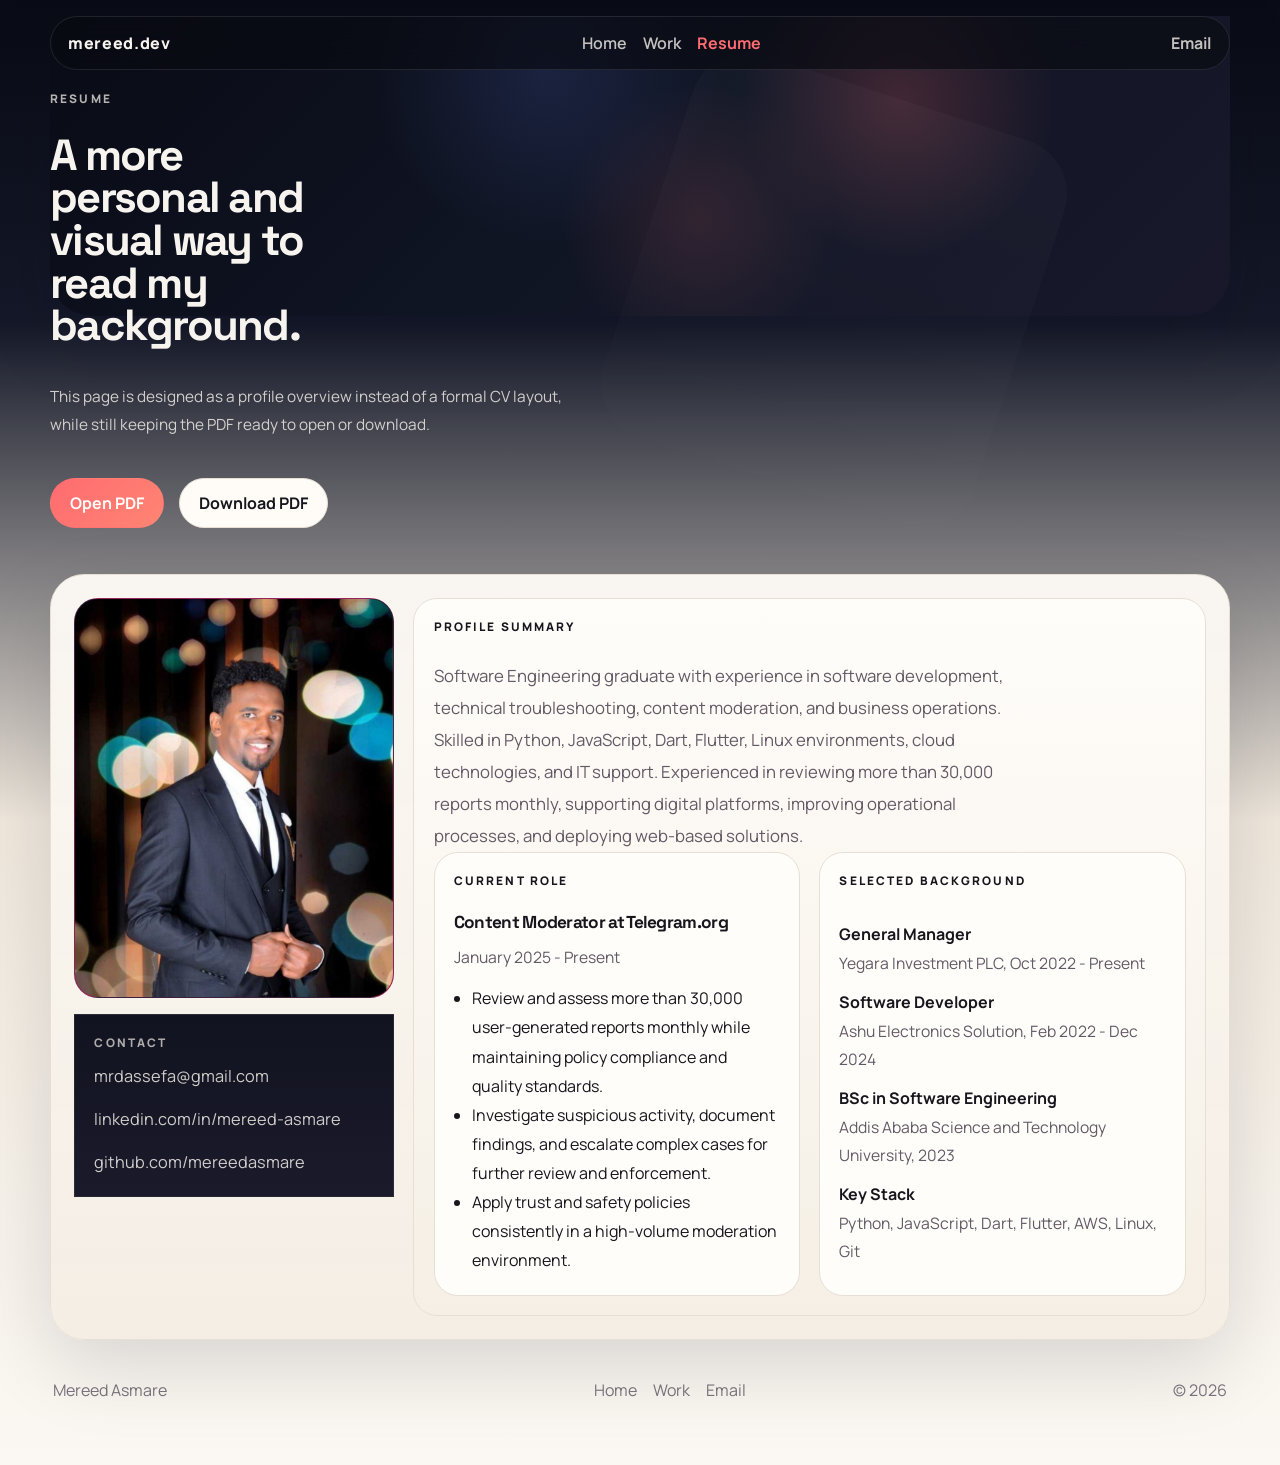
==== commit 617e74a9: "Simplify portfolio content structure" ====
--- a/resume.html
+++ b/resume.html
@@ -57,11 +57,6 @@
                 >Download PDF</a
               >
             </div>
-            <div class="pill-row pill-row-dark page-pill-row">
-              <span>Profile View</span>
-              <span>Current Role</span>
-              <span>Downloadable PDF</span>
-            </div>
           </section>
         </div>
       </section>
@@ -91,7 +86,6 @@
                   rel="noreferrer"
                   >github.com/mereedasmare</a
                 >
-                <a href="./index.html">mereed.dev</a>
               </div>
             </div>
           </aside>
@@ -133,7 +127,7 @@
               </article>
 
               <article class="resume-block">
-                <p class="eyebrow">Other Experience</p>
+                <p class="eyebrow">Selected Background</p>
                 <div class="mini-timeline">
                   <div class="mini-entry">
                     <strong>General Manager</strong>
@@ -143,55 +137,13 @@
                     <strong>Software Developer</strong>
                     <span>Ashu Electronics Solution, Feb 2022 - Dec 2024</span>
                   </div>
-                </div>
-              </article>
-            </section>
-
-            <section class="resume-grid-block resume-grid-block-three">
-              <article class="resume-block">
-                <p class="eyebrow">Technical Skills</p>
-                <div class="skill-list">
-                  <span>Python</span>
-                  <span>JavaScript</span>
-                  <span>Dart</span>
-                  <span>Flutter</span>
-                  <span>REST APIs</span>
-                  <span>AWS</span>
-                  <span>GCP</span>
-                  <span>Docker</span>
-                  <span>Windows</span>
-                  <span>Linux</span>
-                  <span>Git</span>
-                  <span>GitHub</span>
-                  <span>Debugging</span>
-                  <span>Technical Support</span>
-                </div>
-              </article>
-
-              <article class="resume-block">
-                <p class="eyebrow">Projects</p>
-                <div class="mini-timeline">
-                  <div class="mini-entry">
-                    <strong>EthioDV Platform</strong>
-                    <span>Consulting, photo workflows, date conversion, payments</span>
-                  </div>
-                  <div class="mini-entry">
-                    <strong>Mister Delala</strong>
-                    <span>Broker platform for homes and cars</span>
-                  </div>
-                </div>
-              </article>
-
-              <article class="resume-block">
-                <p class="eyebrow">Education</p>
-                <div class="mini-timeline">
                   <div class="mini-entry">
                     <strong>BSc in Software Engineering</strong>
                     <span>Addis Ababa Science and Technology University, 2023</span>
                   </div>
                   <div class="mini-entry">
-                    <strong>Languages</strong>
-                    <span>English - Fluent, Amharic - Native</span>
+                    <strong>Key Stack</strong>
+                    <span>Python, JavaScript, Dart, Flutter, AWS, Linux, Git</span>
                   </div>
                 </div>
               </article>
--- a/styles.css
+++ b/styles.css
@@ -1,20 +1,20 @@
 :root {
   color-scheme: dark light;
-  --bg-dark: #0a0814;
-  --bg-dark-2: #150c28;
+  --bg-dark: #0b0d18;
+  --bg-dark-2: #14192a;
   --bg-panel: rgba(255, 255, 255, 0.08);
   --bg-panel-strong: rgba(255, 255, 255, 0.12);
-  --light: #f6f2ea;
-  --light-2: #fbf7f1;
-  --text-dark: #f8f4ee;
-  --text-light: #161318;
-  --muted-dark: rgba(248, 244, 238, 0.76);
-  --muted-light: #645d69;
-  --line-dark: rgba(255, 255, 255, 0.12);
-  --line-light: #e5dbcc;
-  --accent: #ff4f8a;
-  --accent-2: #7f6cff;
-  --shadow: 0 24px 70px rgba(9, 6, 20, 0.16);
+  --light: #f5f0e8;
+  --light-2: #fbf8f3;
+  --text-dark: #f7f4ef;
+  --text-light: #17161d;
+  --muted-dark: rgba(247, 244, 239, 0.78);
+  --muted-light: #68616c;
+  --line-dark: rgba(255, 255, 255, 0.1);
+  --line-light: #e8dfd4;
+  --accent: #ff6b70;
+  --accent-2: #6682ff;
+  --shadow: 0 28px 78px rgba(11, 10, 20, 0.13);
   --radius-xl: 34px;
   --radius-lg: 24px;
   --radius-md: 18px;
@@ -35,7 +35,7 @@
   min-height: 100vh;
   font-family: "Manrope", sans-serif;
   color: var(--text-light);
-  background: linear-gradient(180deg, #0d0918 0%, #17102a 24%, #f0e7da 58%, #fbf7f1 100%);
+  background: linear-gradient(180deg, #090c16 0%, #141828 22%, #efe7dc 56%, #fbf8f3 100%);
 }
 
 body::before {
@@ -48,7 +48,7 @@
     linear-gradient(90deg, rgba(255, 255, 255, 0.02) 1px, transparent 1px);
   background-size: 44px 44px;
   mask-image: radial-gradient(circle at center, black 20%, transparent 80%);
-  opacity: 0.28;
+  opacity: 0.16;
 }
 
 a {
@@ -61,9 +61,12 @@
 }
 
 .site-shell {
+  display: grid;
+  grid-template-rows: auto 1fr auto;
   position: relative;
   z-index: 1;
   width: min(var(--content), calc(100% - 1rem));
+  min-height: calc(100vh - 4rem);
   margin: 0 auto;
   padding: 1rem 0 3rem;
 }
@@ -98,7 +101,7 @@
   z-index: 12;
   margin-bottom: 1.25rem;
   border: 1px solid var(--line-dark);
-  background: rgba(10, 8, 20, 0.56);
+  background: rgba(9, 11, 19, 0.68);
   backdrop-filter: blur(14px);
 }
 
@@ -160,6 +163,10 @@
   gap: 1.2rem;
 }
 
+.content-stack {
+  align-content: start;
+}
+
 .hero-stage {
   position: relative;
   padding-bottom: 2rem;
@@ -171,10 +178,10 @@
   inset: 0;
   border-radius: 0 0 42px 42px;
   background:
-    radial-gradient(circle at 72% 28%, rgba(255, 79, 138, 0.28), transparent 17%),
-    radial-gradient(circle at 42% 18%, rgba(127, 108, 255, 0.18), transparent 22%),
-    radial-gradient(circle at 55% 68%, rgba(255, 79, 138, 0.18), transparent 18%),
-    linear-gradient(135deg, #090614 0%, #130b24 48%, #190d2e 100%);
+    radial-gradient(circle at 72% 28%, rgba(255, 107, 112, 0.2), transparent 18%),
+    radial-gradient(circle at 42% 18%, rgba(102, 130, 255, 0.14), transparent 24%),
+    radial-gradient(circle at 55% 68%, rgba(255, 107, 112, 0.12), transparent 20%),
+    linear-gradient(135deg, #090b15 0%, #101524 48%, #18182a 100%);
   box-shadow: var(--shadow);
 }
 
@@ -188,16 +195,16 @@
   border-radius: 56px;
   background: linear-gradient(
     180deg,
-    rgba(255, 255, 255, 0.09),
+    rgba(255, 255, 255, 0.07),
     rgba(255, 255, 255, 0.02)
   );
   transform: rotate(18deg);
-  opacity: 0.5;
+  opacity: 0.34;
 }
 
 .hero-stage-compact::before {
   inset: 0 0 auto 0;
-  height: 360px;
+  height: 300px;
 }
 
 .page-hero,
@@ -210,9 +217,9 @@
   display: grid;
   grid-template-columns: minmax(0, 1.15fr) minmax(320px, 0.85fr);
   align-items: center;
-  gap: 2rem;
-  min-height: 680px;
-  padding: 1.5rem 0 0.9rem;
+  gap: 1.35rem;
+  min-height: 620px;
+  padding: 1.2rem 0 0.4rem;
 }
 
 .hero-copy,
@@ -250,23 +257,33 @@
   margin: 0;
   font-family: "Space Grotesk", sans-serif;
   font-weight: 700;
-  line-height: 0.92;
+  line-height: 0.98;
+  letter-spacing: -0.04em;
 }
 
 .display {
-  font-size: clamp(3.15rem, 8vw, 6rem);
-  max-width: 11ch;
+  font-size: clamp(2.2rem, 4.7vw, 3.65rem);
+  max-width: 9ch;
 }
 
 .display-dark {
   color: var(--text-dark);
+}
+
+.hero-home .display {
+  max-width: 8.4ch;
+}
+
+.page-hero .display {
+  font-size: clamp(1.95rem, 3.4vw, 2.9rem);
+  max-width: 11ch;
 }
 
 .section-header h2,
 .telegram-panel h2,
 .resume-cta h2,
 .project-intro h2 {
-  font-size: clamp(2.1rem, 4vw, 3.7rem);
+  font-size: clamp(1.56rem, 2.2vw, 2rem);
   max-width: 12ch;
 }
 
@@ -274,7 +291,7 @@
 .info-card h3,
 .stack-card h3,
 .resume-block h3 {
-  font-size: clamp(1.6rem, 2.8vw, 2.3rem);
+  font-size: clamp(1.06rem, 1.35vw, 1.38rem);
 }
 
 .lead,
@@ -291,13 +308,14 @@
 }
 
 .lead {
-  max-width: 62ch;
+  max-width: 58ch;
   margin-top: 1.35rem;
-  font-size: 1.03rem;
+  font-size: 0.96rem;
+  line-height: 1.85;
 }
 
 .lead-dark {
-  color: var(--muted-dark);
+  color: rgba(247, 244, 239, 0.8);
 }
 
 .body-copy,
@@ -307,7 +325,8 @@
 .stack-card p,
 .timeline-place,
 .mini-entry span {
-  color: var(--muted-light);
+  color: #625a65;
+  font-size: 0.98rem;
 }
 
 .hero-actions,
@@ -343,13 +362,13 @@
 }
 
 .button.primary {
-  background: linear-gradient(135deg, var(--accent), #ff6f7d);
+  background: linear-gradient(135deg, var(--accent), #ff8573);
   color: #fffdf9;
 }
 
 .button.secondary {
   border-color: var(--line-light);
-  background: #fffdf9;
+  background: #fffcf8;
   color: var(--text-light);
 }
 
@@ -375,7 +394,7 @@
   display: grid;
   grid-template-columns: repeat(2, minmax(0, 1fr));
   gap: 0.85rem;
-  margin-top: 1.15rem;
+  margin-top: 0.95rem;
   max-width: 760px;
 }
 
@@ -383,7 +402,7 @@
   padding: 1rem 1.05rem;
   border: 1px solid rgba(255, 255, 255, 0.1);
   border-radius: var(--radius-md);
-  background: rgba(255, 255, 255, 0.05);
+  background: rgba(255, 255, 255, 0.055);
   backdrop-filter: blur(10px);
 }
 
@@ -402,6 +421,7 @@
 .hero-badge strong {
   color: var(--text-dark);
   line-height: 1.55;
+  font-size: 1rem;
 }
 
 .metric-row-dark .metric-chip {
@@ -415,7 +435,7 @@
   padding: 0.5rem 0.8rem;
   border: 1px solid var(--line-light);
   border-radius: var(--radius-pill);
-  font-size: 0.92rem;
+  font-size: 0.84rem;
 }
 
 .hero-visual {
@@ -449,18 +469,18 @@
   top: 1.75rem;
   right: 1rem;
   z-index: 2;
-  max-width: 220px;
-  padding: 1rem 1.05rem;
-  border: 1px solid rgba(255, 255, 255, 0.1);
+  max-width: 205px;
+  padding: 0.88rem 0.95rem;
+  border: 1px solid rgba(255, 255, 255, 0.14);
   border-radius: var(--radius-md);
-  background: rgba(13, 9, 24, 0.72);
+  background: rgba(12, 14, 25, 0.84);
   backdrop-filter: blur(12px);
   box-shadow: 0 20px 55px rgba(5, 3, 10, 0.22);
 }
 
 .hero-badge p {
   margin: 0.45rem 0 0;
-  color: rgba(248, 244, 238, 0.76);
+  color: rgba(248, 244, 238, 0.82);
   line-height: 1.65;
 }
 
@@ -473,7 +493,7 @@
   display: grid;
   place-items: center;
   border-radius: 50%;
-  background: linear-gradient(135deg, rgba(255, 79, 138, 0.85), rgba(127, 108, 255, 0.65));
+  background: linear-gradient(135deg, rgba(255, 107, 112, 0.88), rgba(102, 130, 255, 0.64));
   box-shadow: 0 30px 80px rgba(9, 6, 20, 0.35);
 }
 
@@ -482,7 +502,7 @@
   height: calc(100% - 18px);
   overflow: hidden;
   border-radius: 50%;
-  background: radial-gradient(circle at top, #2b0d2c 0%, #48103a 52%, #8c124e 100%);
+  background: radial-gradient(circle at top, #1f1826 0%, #38213b 52%, #6f3040 100%);
 }
 
 .portrait-cutout img {
@@ -496,11 +516,11 @@
   position: absolute;
   left: 0;
   bottom: 2rem;
-  max-width: 250px;
-  padding: 1rem 1.05rem;
+  max-width: 220px;
+  padding: 0.9rem 0.95rem;
   border: 1px solid var(--line-dark);
   border-radius: var(--radius-md);
-  background: rgba(255, 255, 255, 0.08);
+  background: rgba(14, 11, 25, 0.76);
   backdrop-filter: blur(8px);
 }
 
@@ -515,7 +535,9 @@
 }
 
 .hero-note strong {
+  display: block;
   color: var(--text-dark);
+  line-height: 1.6;
 }
 
 .section-light,
@@ -525,7 +547,7 @@
   padding: 1.45rem;
   border: 1px solid var(--line-light);
   border-radius: var(--radius-xl);
-  background: linear-gradient(180deg, rgba(251, 247, 241, 0.96), rgba(246, 239, 230, 0.94));
+  background: linear-gradient(180deg, rgba(251, 248, 243, 0.98), rgba(244, 237, 228, 0.96));
   box-shadow: var(--shadow);
 }
 
@@ -533,7 +555,7 @@
   padding: 1.45rem;
   border: 1px solid rgba(255, 255, 255, 0.08);
   border-radius: var(--radius-xl);
-  background: linear-gradient(180deg, rgba(15, 10, 28, 0.98), rgba(18, 10, 34, 0.96));
+  background: linear-gradient(180deg, rgba(12, 13, 24, 0.99), rgba(18, 18, 30, 0.97));
   box-shadow: var(--shadow);
 }
 
@@ -564,7 +586,7 @@
 .resume-block {
   padding: 1.2rem;
   border: 1px solid var(--line-light);
-  background: #fffdf9;
+  background: #fffdfa;
 }
 
 .info-card,
@@ -612,7 +634,7 @@
 
 .project-story-primary {
   border: 1px solid rgba(255, 255, 255, 0.08);
-  background: linear-gradient(160deg, rgba(255, 79, 138, 0.2), rgba(127, 108, 255, 0.08) 38%, rgba(255, 255, 255, 0.02));
+  background: linear-gradient(160deg, rgba(255, 107, 112, 0.14), rgba(102, 130, 255, 0.07) 38%, rgba(255, 255, 255, 0.02));
 }
 
 .project-story-primary h3,
@@ -624,7 +646,7 @@
 
 .project-story-secondary {
   border: 1px solid var(--line-light);
-  background: linear-gradient(180deg, #fffdf9, #f8f2e8);
+  background: linear-gradient(180deg, #fffdfa, #f5eee3);
 }
 
 .project-story-top,
@@ -646,7 +668,7 @@
 .clean-list {
   margin: 0;
   padding-left: 1.15rem;
-  line-height: 1.72;
+  line-height: 1.82;
 }
 
 .clean-list-light {
@@ -666,7 +688,7 @@
 .telegram-panel {
   padding: 1.25rem;
   border: 1px solid var(--line-light);
-  background: linear-gradient(180deg, #fffdf9, #f5efe6);
+  background: linear-gradient(180deg, #fffdfa, #f3ede4);
 }
 
 .facts-panel,
@@ -704,9 +726,9 @@
   position: relative;
   z-index: 1;
   display: grid;
-  gap: 0.7rem;
-  padding-bottom: 1.1rem;
-  max-width: 860px;
+  gap: 0.9rem;
+  padding-bottom: 0.85rem;
+  max-width: 700px;
 }
 
 .resume-layout {
@@ -736,7 +758,7 @@
 .resume-contact-card {
   padding: 1.2rem;
   border: 1px solid rgba(255, 255, 255, 0.08);
-  background: linear-gradient(180deg, #120b22, #1a1031 100%);
+  background: linear-gradient(180deg, #121320, #1a1a2b 100%);
   color: var(--text-dark);
 }
 
@@ -747,6 +769,8 @@
 .resume-contact-card a {
   color: rgba(248, 244, 238, 0.82);
   text-decoration: none;
+  font-size: 1.02rem;
+  line-height: 1.7;
 }
 
 .resume-contact-card a:hover {
@@ -755,19 +779,25 @@
 
 .sidebar-links {
   display: grid;
-  gap: 0.85rem;
+  gap: 0.95rem;
 }
 
 .resume-content-card {
   padding: 1.2rem;
   border: 1px solid var(--line-light);
-  background: linear-gradient(180deg, #fffdf9, #f7f1e7);
+  background: linear-gradient(180deg, #fffdfa, #f5efe5);
 }
 
 .resume-summary,
 .resume-block {
   display: grid;
   gap: 0.8rem;
+}
+
+.resume-summary .body-copy {
+  max-width: 60ch;
+  font-size: 1.05rem;
+  line-height: 1.9;
 }
 
 .skill-list {
@@ -780,8 +810,8 @@
   padding: 0.52rem 0.82rem;
   border: 1px solid var(--line-light);
   border-radius: var(--radius-pill);
-  background: #fff7ee;
-  font-size: 0.92rem;
+  background: #fff8f0;
+  font-size: 0.84rem;
 }
 
 .resume-grid-block {
@@ -820,7 +850,7 @@
   gap: 1rem;
   margin-top: 1.45rem;
   padding: 0 0.2rem;
-  color: var(--muted-light);
+  color: #7a737d;
 }
 
 .footer-links {
@@ -836,12 +866,17 @@
 }
 
 .reveal {
+  opacity: 1;
+  transform: none;
+}
+
+.js-ready .reveal {
   opacity: 0;
   transform: translateY(18px);
   transition: opacity 650ms ease, transform 650ms ease;
 }
 
-.reveal.visible {
+.js-ready .reveal.visible {
   opacity: 1;
   transform: translateY(0);
 }
@@ -894,15 +929,24 @@
   }
 
   .display {
-    font-size: clamp(2.7rem, 14vw, 4.4rem);
+    font-size: clamp(1.95rem, 8.4vw, 2.65rem);
+  }
+
+  .page-hero .display {
+    max-width: none;
+    font-size: clamp(1.72rem, 7.2vw, 2.2rem);
   }
 
   .section-header h2,
   .telegram-panel h2,
   .resume-cta h2,
   .project-intro h2 {
-    font-size: clamp(2rem, 11vw, 3rem);
+    font-size: clamp(1.34rem, 5.8vw, 1.74rem);
     max-width: none;
+  }
+
+  .hero-status-row {
+    display: none;
   }
 
   .section-light,
@@ -914,23 +958,29 @@
   }
 
   .hero-visual {
-    min-height: 420px;
+    min-height: auto;
+    display: grid;
+    gap: 0.7rem;
+    justify-items: stretch;
   }
 
   .hero-badge {
     position: static;
-    margin-bottom: 0.9rem;
+    margin: 0;
     max-width: none;
   }
 
   .portrait-ring {
-    right: 0;
-    width: min(100%, 380px);
+    position: static;
+    right: auto;
+    bottom: auto;
+    width: min(100%, 320px);
+    margin: 0 auto;
   }
 
   .hero-note {
     position: static;
-    margin-top: 0.9rem;
+    margin-top: 0;
     max-width: none;
   }
 
@@ -951,7 +1001,7 @@
     animation: none;
   }
 
-  .reveal {
+  .js-ready .reveal {
     opacity: 1;
     transform: none;
   }
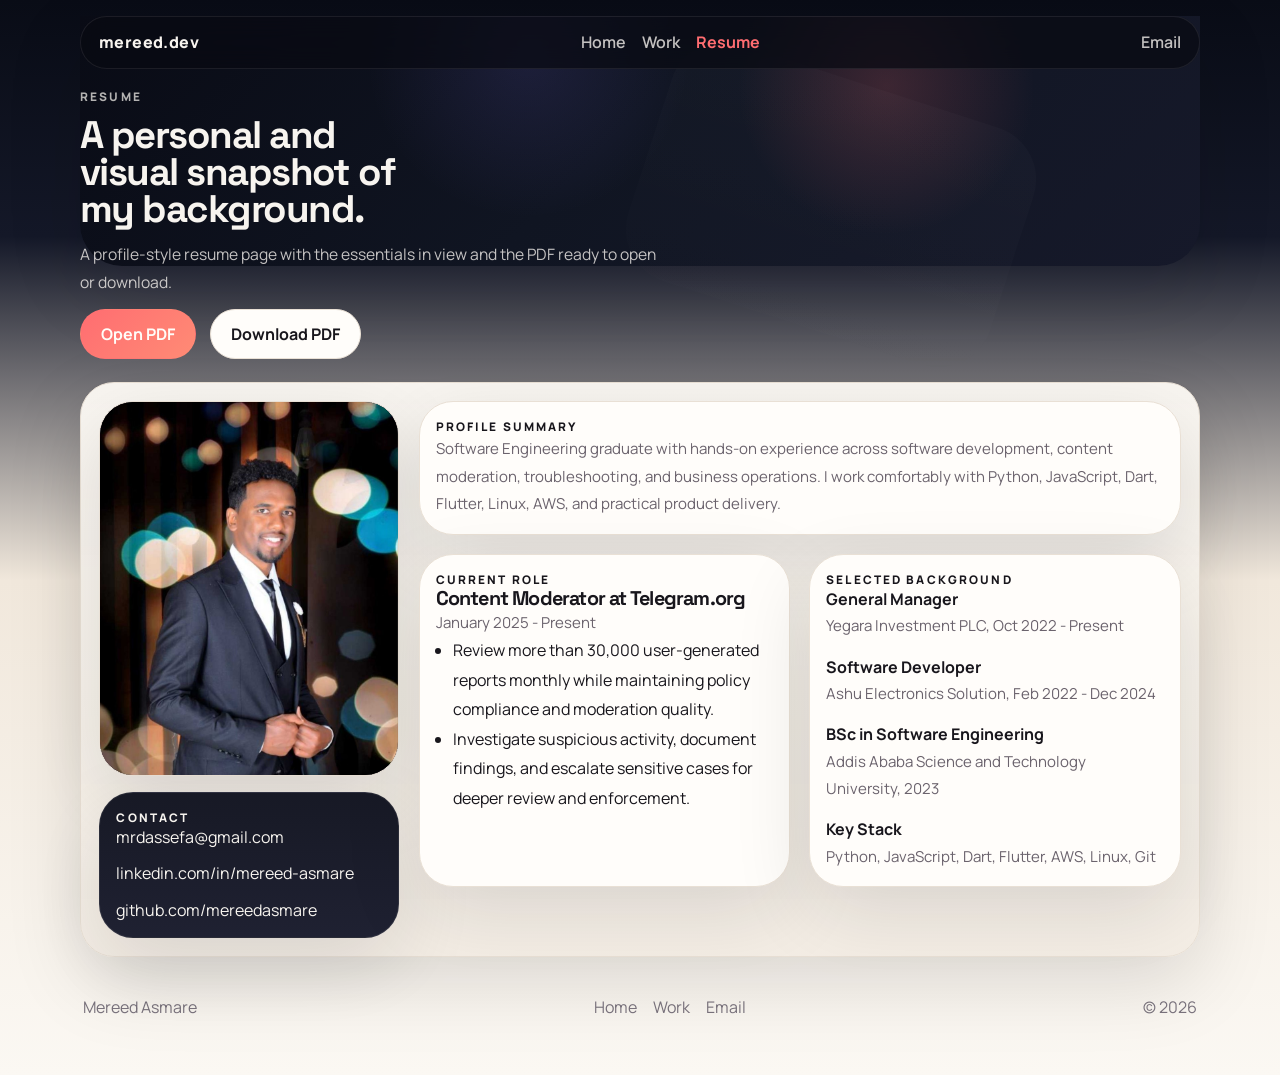
==== commit 295b3aff: "Refine portfolio layout and readability" ====
--- a/resume.html
+++ b/resume.html
@@ -6,9 +6,9 @@
     <title>Resume | Mereed Asmare</title>
     <meta
       name="description"
-      content="Styled resume page for Mereed Asmare with experience, current role at Telegram.org, and downloadable PDF."
+      content="Resume page for Mereed Asmare with current role at Telegram.org, background, and downloadable PDF."
     />
-    <meta name="theme-color" content="#0a0814" />
+    <meta name="theme-color" content="#0b0d18" />
     <link rel="canonical" href="https://mereed.dev/resume.html" />
     <link rel="icon" type="image/svg+xml" href="./favicon.svg" />
     <link rel="preconnect" href="https://fonts.googleapis.com" />
@@ -36,11 +36,11 @@
           <section class="page-hero reveal">
             <p class="eyebrow eyebrow-dark">Resume</p>
             <h1 class="display display-dark">
-              A more personal and visual way to read my background.
+              A personal and visual snapshot of my background.
             </h1>
             <p class="lead lead-dark">
-              This page is designed as a profile overview instead of a formal CV
-              layout, while still keeping the PDF ready to open or download.
+              A profile-style resume page with the essentials in view and the
+              PDF ready to open or download.
             </p>
             <div class="hero-actions">
               <a
@@ -62,17 +62,17 @@
       </section>
 
       <main class="content-stack">
-        <section class="resume-layout reveal">
-          <aside class="resume-identity">
-            <div class="resume-photo-card">
+        <section class="resume-shell reveal">
+          <aside class="resume-aside">
+            <div class="resume-card resume-photo">
               <img
                 src="./assets/mereed-photo.jpg"
                 alt="Portrait of Mereed Asmare"
               />
             </div>
-            <div class="resume-contact-card">
+            <div class="resume-card resume-contact">
               <p class="eyebrow">Contact</p>
-              <div class="sidebar-links">
+              <div class="contact-list">
                 <a href="mailto:mrdassefa@gmail.com">mrdassefa@gmail.com</a>
                 <a
                   href="https://www.linkedin.com/in/mereed-asmare/"
@@ -90,58 +90,51 @@
             </div>
           </aside>
 
-          <div class="resume-content-card">
-            <section class="resume-summary">
+          <div class="resume-main">
+            <section class="resume-section">
               <p class="eyebrow">Profile Summary</p>
               <p class="body-copy">
-                Software Engineering graduate with experience in software
-                development, technical troubleshooting, content moderation, and
-                business operations. Skilled in Python, JavaScript, Dart,
-                Flutter, Linux environments, cloud technologies, and IT support.
-                Experienced in reviewing more than 30,000 reports monthly,
-                supporting digital platforms, improving operational processes,
-                and deploying web-based solutions.
+                Software Engineering graduate with hands-on experience across
+                software development, content moderation, troubleshooting, and
+                business operations. I work comfortably with Python,
+                JavaScript, Dart, Flutter, Linux, AWS, and practical product
+                delivery.
               </p>
             </section>
 
-            <section class="resume-grid-block">
-              <article class="resume-block">
+            <section class="resume-columns">
+              <article class="resume-section">
                 <p class="eyebrow">Current Role</p>
-                <h3>Content Moderator at Telegram.org</h3>
+                <h2>Content Moderator at Telegram.org</h2>
                 <p class="timeline-place">January 2025 - Present</p>
-                <ul class="clean-list">
+                <ul class="key-points">
                   <li>
-                    Review and assess more than 30,000 user-generated reports
-                    monthly while maintaining policy compliance and quality
-                    standards.
+                    Review more than 30,000 user-generated reports monthly
+                    while maintaining policy compliance and moderation quality.
                   </li>
                   <li>
                     Investigate suspicious activity, document findings, and
-                    escalate complex cases for further review and enforcement.
-                  </li>
-                  <li>
-                    Apply trust and safety policies consistently in a
-                    high-volume moderation environment.
+                    escalate sensitive cases for deeper review and enforcement.
                   </li>
                 </ul>
               </article>
 
-              <article class="resume-block">
+              <article class="resume-section">
                 <p class="eyebrow">Selected Background</p>
-                <div class="mini-timeline">
-                  <div class="mini-entry">
+                <div class="detail-list">
+                  <div class="detail-item">
                     <strong>General Manager</strong>
                     <span>Yegara Investment PLC, Oct 2022 - Present</span>
                   </div>
-                  <div class="mini-entry">
+                  <div class="detail-item">
                     <strong>Software Developer</strong>
                     <span>Ashu Electronics Solution, Feb 2022 - Dec 2024</span>
                   </div>
-                  <div class="mini-entry">
+                  <div class="detail-item">
                     <strong>BSc in Software Engineering</strong>
                     <span>Addis Ababa Science and Technology University, 2023</span>
                   </div>
-                  <div class="mini-entry">
+                  <div class="detail-item">
                     <strong>Key Stack</strong>
                     <span>Python, JavaScript, Dart, Flutter, AWS, Linux, Git</span>
                   </div>
--- a/styles.css
+++ b/styles.css
@@ -1,25 +1,24 @@
 :root {
   color-scheme: dark light;
   --bg-dark: #0b0d18;
-  --bg-dark-2: #14192a;
-  --bg-panel: rgba(255, 255, 255, 0.08);
-  --bg-panel-strong: rgba(255, 255, 255, 0.12);
-  --light: #f5f0e8;
+  --bg-dark-2: #171c2c;
+  --light: #f4ede3;
   --light-2: #fbf8f3;
+  --surface: #fffdfa;
   --text-dark: #f7f4ef;
-  --text-light: #17161d;
+  --text-light: #18161c;
   --muted-dark: rgba(247, 244, 239, 0.78);
-  --muted-light: #68616c;
-  --line-dark: rgba(255, 255, 255, 0.1);
-  --line-light: #e8dfd4;
-  --accent: #ff6b70;
-  --accent-2: #6682ff;
-  --shadow: 0 28px 78px rgba(11, 10, 20, 0.13);
+  --muted-light: #6b636d;
+  --line-dark: rgba(255, 255, 255, 0.08);
+  --line-light: #e9e0d5;
+  --accent: #ff6d71;
+  --accent-2: #8878ff;
+  --shadow: 0 26px 78px rgba(12, 11, 20, 0.12);
   --radius-xl: 34px;
   --radius-lg: 24px;
   --radius-md: 18px;
   --radius-pill: 999px;
-  --content: 1180px;
+  --content: 1120px;
 }
 
 * {
@@ -35,7 +34,7 @@
   min-height: 100vh;
   font-family: "Manrope", sans-serif;
   color: var(--text-light);
-  background: linear-gradient(180deg, #090c16 0%, #141828 22%, #efe7dc 56%, #fbf8f3 100%);
+  background: linear-gradient(180deg, #090c16 0%, #141828 22%, #f1e8dc 54%, #fbf8f3 100%);
 }
 
 body::before {
@@ -46,9 +45,9 @@
   background-image:
     linear-gradient(rgba(255, 255, 255, 0.02) 1px, transparent 1px),
     linear-gradient(90deg, rgba(255, 255, 255, 0.02) 1px, transparent 1px);
-  background-size: 44px 44px;
+  background-size: 46px 46px;
   mask-image: radial-gradient(circle at center, black 20%, transparent 80%);
-  opacity: 0.16;
+  opacity: 0.12;
 }
 
 a {
@@ -65,43 +64,52 @@
   grid-template-rows: auto 1fr auto;
   position: relative;
   z-index: 1;
-  width: min(var(--content), calc(100% - 1rem));
-  min-height: calc(100vh - 4rem);
+  width: min(var(--content), calc(100% - 1.25rem));
+  min-height: calc(100vh - 3rem);
   margin: 0 auto;
-  padding: 1rem 0 3rem;
+  padding: 1rem 0 2.6rem;
 }
 
 .site-header,
-.site-footer,
 .site-nav,
 .hero-actions,
-.metric-row,
 .footer-links,
-.section-header,
-.project-story-top,
-.pill-row,
-.mini-timeline,
-.timeline-meta {
+.project-link-top,
+.label-row {
   display: flex;
 }
 
+.page-stack,
+.content-stack,
+.project-link-list,
+.case-list,
+.resume-shell,
+.resume-main,
+.resume-columns,
+.detail-list {
+  display: grid;
+  gap: 1.2rem;
+}
+
+.content-stack {
+  align-content: start;
+}
+
 .site-header {
-  position: relative;
-  z-index: 2;
   justify-content: space-between;
   align-items: center;
   gap: 1rem;
-  padding: 0.95rem 1.1rem;
+  padding: 0.9rem 1.1rem;
   border-radius: var(--radius-pill);
 }
 
 .site-header-dark {
   position: sticky;
   top: 0.8rem;
-  z-index: 12;
-  margin-bottom: 1.25rem;
+  z-index: 10;
+  margin-bottom: 1.2rem;
   border: 1px solid var(--line-dark);
-  background: rgba(9, 11, 19, 0.68);
+  background: rgba(9, 11, 19, 0.72);
   backdrop-filter: blur(14px);
 }
 
@@ -109,16 +117,18 @@
 .site-nav a,
 .header-link,
 .button,
-.text-action,
 .mini-link,
-.footer-links a {
+.footer-links a,
+.contact-list a,
+.case-link,
+.project-link-card {
   text-decoration: none;
 }
 
 .brand {
   color: var(--text-dark);
   font-weight: 800;
-  letter-spacing: 0.04em;
+  letter-spacing: 0.03em;
 }
 
 .site-nav {
@@ -129,16 +139,17 @@
 
 .site-nav a,
 .header-link {
-  color: rgba(248, 244, 238, 0.78);
+  color: rgba(247, 244, 239, 0.78);
   font-weight: 600;
 }
 
 .site-nav a:hover,
 .site-nav a.is-active,
 .header-link:hover,
+.footer-links a:hover,
 .mini-link:hover,
-.text-action:hover,
-.footer-links a:hover {
+.contact-list a:hover,
+.case-link:hover {
   color: var(--accent);
 }
 
@@ -146,30 +157,9 @@
   font-weight: 700;
 }
 
-.header-link {
-  font-weight: 700;
-}
-
-.page-stack,
-.content-stack,
-.project-stack,
-.three-up-grid,
-.facts-panel,
-.stack-panel,
-.stack-grid,
-.resume-grid-block,
-.resume-layout {
-  display: grid;
-  gap: 1.2rem;
-}
-
-.content-stack {
-  align-content: start;
-}
-
 .hero-stage {
   position: relative;
-  padding-bottom: 2rem;
+  padding-bottom: 1.2rem;
 }
 
 .hero-stage::before {
@@ -178,63 +168,77 @@
   inset: 0;
   border-radius: 0 0 42px 42px;
   background:
-    radial-gradient(circle at 72% 28%, rgba(255, 107, 112, 0.2), transparent 18%),
-    radial-gradient(circle at 42% 18%, rgba(102, 130, 255, 0.14), transparent 24%),
-    radial-gradient(circle at 55% 68%, rgba(255, 107, 112, 0.12), transparent 20%),
-    linear-gradient(135deg, #090b15 0%, #101524 48%, #18182a 100%);
+    radial-gradient(circle at 72% 28%, rgba(255, 109, 113, 0.18), transparent 18%),
+    radial-gradient(circle at 40% 16%, rgba(136, 120, 255, 0.12), transparent 23%),
+    linear-gradient(135deg, #090b15 0%, #101522 48%, #16192a 100%);
   box-shadow: var(--shadow);
 }
 
 .hero-stage::after {
   content: "";
   position: absolute;
-  top: 4.5rem;
-  right: 17%;
-  width: min(32vw, 390px);
-  height: 72%;
-  border-radius: 56px;
-  background: linear-gradient(
-    180deg,
-    rgba(255, 255, 255, 0.07),
-    rgba(255, 255, 255, 0.02)
-  );
+  top: 4rem;
+  right: 16%;
+  width: min(32vw, 380px);
+  height: 68%;
+  border-radius: 54px;
+  background: linear-gradient(180deg, rgba(255, 255, 255, 0.06), rgba(255, 255, 255, 0.02));
   transform: rotate(18deg);
-  opacity: 0.34;
+  opacity: 0.32;
 }
 
 .hero-stage-compact::before {
   inset: 0 0 auto 0;
-  height: 300px;
-}
-
-.page-hero,
-.hero-home {
+  height: 250px;
+}
+
+.hero-home,
+.page-hero {
   position: relative;
   z-index: 1;
 }
 
 .hero-home {
   display: grid;
-  grid-template-columns: minmax(0, 1.15fr) minmax(320px, 0.85fr);
+  grid-template-columns: minmax(0, 1fr) minmax(300px, 0.84fr);
   align-items: center;
-  gap: 1.35rem;
-  min-height: 620px;
-  padding: 1.2rem 0 0.4rem;
-}
-
-.hero-copy,
+  gap: 1.8rem;
+  min-height: 560px;
+  padding: 1rem 0 0.4rem;
+}
+
+.hero-copy {
+  display: grid;
+  gap: 0.9rem;
+  align-content: center;
+}
+
 .hero-visual {
-  position: relative;
-}
-
-.hero-copy {
-  display: grid;
-  align-content: center;
-  gap: 0.15rem;
+  display: grid;
+  justify-items: center;
+}
+
+.portrait-frame {
+  width: min(100%, 390px);
+  aspect-ratio: 1;
+  overflow: hidden;
+  border-radius: 50%;
+  padding: 8px;
+  background: linear-gradient(135deg, rgba(255, 109, 113, 0.9), rgba(136, 120, 255, 0.7));
+  box-shadow: 0 30px 80px rgba(9, 6, 20, 0.3);
+}
+
+.portrait-frame img {
+  width: 100%;
+  height: 100%;
+  object-fit: cover;
+  object-position: center top;
+  border-radius: 50%;
+  background: radial-gradient(circle at top, #1f1826 0%, #38213b 52%, #6f3040 100%);
 }
 
 .eyebrow {
-  margin: 0 0 0.75rem;
+  margin: 0;
   font-size: 0.74rem;
   font-weight: 800;
   letter-spacing: 0.18em;
@@ -242,105 +246,91 @@
 }
 
 .eyebrow-dark {
-  color: rgba(248, 244, 238, 0.72);
+  color: rgba(247, 244, 239, 0.72);
 }
 
 .display,
-.section-header h2,
-.telegram-panel h2,
-.resume-cta h2,
-.project-intro h2,
-.resume-block h3,
-.project-story h3,
-.info-card h3,
-.stack-card h3 {
+.section-heading h2,
+.minimal-band h2,
+.case-meta h2,
+.resume-section h2 {
   margin: 0;
   font-family: "Space Grotesk", sans-serif;
   font-weight: 700;
-  line-height: 0.98;
   letter-spacing: -0.04em;
 }
 
 .display {
-  font-size: clamp(2.2rem, 4.7vw, 3.65rem);
-  max-width: 9ch;
+  font-size: clamp(2rem, 4vw, 3.25rem);
+  line-height: 0.96;
+  max-width: 9.5ch;
 }
 
 .display-dark {
   color: var(--text-dark);
 }
 
-.hero-home .display {
-  max-width: 8.4ch;
-}
-
 .page-hero .display {
-  font-size: clamp(1.95rem, 3.4vw, 2.9rem);
-  max-width: 11ch;
-}
-
-.section-header h2,
-.telegram-panel h2,
-.resume-cta h2,
-.project-intro h2 {
-  font-size: clamp(1.56rem, 2.2vw, 2rem);
-  max-width: 12ch;
-}
-
-.project-story h3,
-.info-card h3,
-.stack-card h3,
-.resume-block h3 {
-  font-size: clamp(1.06rem, 1.35vw, 1.38rem);
+  font-size: clamp(1.85rem, 3vw, 2.55rem);
+  max-width: 14ch;
+}
+
+.section-heading h2,
+.minimal-band h2 {
+  font-size: clamp(1.5rem, 2.05vw, 2rem);
+  line-height: 1;
+  max-width: 13ch;
+}
+
+.case-meta h2,
+.resume-section h2 {
+  font-size: clamp(1.15rem, 1.55vw, 1.5rem);
+  line-height: 1.05;
 }
 
 .lead,
 .body-copy,
-.project-story p,
-.info-card p,
-.telegram-panel p,
-.stack-card p,
-.floating-note strong,
-.timeline-place,
-.mini-entry span {
+.project-link-card p,
+.case-body p,
+.status-line,
+.detail-item span,
+.timeline-place {
   margin: 0;
-  line-height: 1.8;
+  line-height: 1.82;
 }
 
 .lead {
   max-width: 58ch;
-  margin-top: 1.35rem;
-  font-size: 0.96rem;
-  line-height: 1.85;
-}
-
-.lead-dark {
-  color: rgba(247, 244, 239, 0.8);
+  font-size: 0.98rem;
+}
+
+.lead-dark,
+.status-line {
+  color: var(--muted-dark);
 }
 
 .body-copy,
-.project-story p,
-.info-card p,
-.telegram-panel p,
-.stack-card p,
-.timeline-place,
-.mini-entry span {
-  color: #625a65;
-  font-size: 0.98rem;
+.project-link-card p,
+.case-body p,
+.detail-item span,
+.timeline-place {
+  color: var(--muted-light);
+  font-size: 0.94rem;
+}
+
+.status-line {
+  max-width: 54ch;
+  font-size: 0.92rem;
 }
 
 .hero-actions,
-.metric-row,
 .footer-links,
-.pill-row,
-.sidebar-links,
-.timeline-meta {
+.label-row {
   gap: 0.9rem;
   flex-wrap: wrap;
 }
 
 .hero-actions {
-  margin-top: 1.5rem;
   align-items: center;
 }
 
@@ -349,12 +339,11 @@
   align-items: center;
   justify-content: center;
   min-height: 48px;
-  padding: 0.82rem 1.2rem;
+  padding: 0.82rem 1.25rem;
+  border: 1px solid transparent;
   border-radius: var(--radius-pill);
-  border: 1px solid transparent;
   font-weight: 700;
-  transition: transform 180ms ease, border-color 180ms ease,
-    background-color 180ms ease;
+  transition: transform 180ms ease, border-color 180ms ease, background-color 180ms ease;
 }
 
 .button:hover {
@@ -362,507 +351,262 @@
 }
 
 .button.primary {
-  background: linear-gradient(135deg, var(--accent), #ff8573);
+  background: linear-gradient(135deg, var(--accent), #ff8b75);
   color: #fffdf9;
 }
 
 .button.secondary {
+  background: #fffdfa;
   border-color: var(--line-light);
-  background: #fffcf8;
   color: var(--text-light);
 }
 
 .button-dark {
-  border-color: rgba(255, 255, 255, 0.2);
   background: rgba(255, 255, 255, 0.08);
+  border-color: rgba(255, 255, 255, 0.16);
   color: var(--text-dark);
 }
 
-.text-action {
+.spotlight-panel,
+.minimal-band,
+.case-item,
+.resume-shell,
+.resume-card,
+.resume-section {
+  border-radius: var(--radius-xl);
+  box-shadow: var(--shadow);
+}
+
+.spotlight-panel,
+.case-item.case-item-dark {
+  padding: 1.2rem;
+  border: 1px solid rgba(255, 255, 255, 0.08);
+  background: linear-gradient(180deg, rgba(12, 13, 24, 0.99), rgba(18, 18, 30, 0.97));
+}
+
+.section-heading {
+  display: grid;
+  gap: 0.45rem;
+}
+
+.section-heading h2,
+.section-heading .eyebrow,
+.mini-link,
+.key-points-light,
+.project-link-card-dark p,
+.project-link-card-dark strong,
+.project-link-card-dark span {
+  color: var(--text-dark);
+}
+
+.mini-link {
   font-weight: 700;
 }
 
-.text-action-light {
-  color: rgba(248, 244, 238, 0.82);
-}
-
-.metric-row {
-  margin-top: 1.2rem;
-}
-
-.hero-status-row {
-  display: grid;
+.project-link-list {
   grid-template-columns: repeat(2, minmax(0, 1fr));
-  gap: 0.85rem;
-  margin-top: 0.95rem;
-  max-width: 760px;
-}
-
-.hero-status-card {
-  padding: 1rem 1.05rem;
-  border: 1px solid rgba(255, 255, 255, 0.1);
-  border-radius: var(--radius-md);
-  background: rgba(255, 255, 255, 0.055);
-  backdrop-filter: blur(10px);
-}
-
-.hero-status-card span,
-.hero-badge span {
-  display: block;
-  margin-bottom: 0.35rem;
-  color: rgba(248, 244, 238, 0.68);
-  font-size: 0.72rem;
+}
+
+.project-link-card {
+  display: grid;
+  gap: 0.8rem;
+  padding: 1.15rem;
+  border: 1px solid var(--line-light);
+  border-radius: var(--radius-lg);
+  background: var(--surface);
+  color: var(--text-light);
+}
+
+.project-link-card-dark {
+  border-color: rgba(255, 255, 255, 0.08);
+  background: linear-gradient(160deg, rgba(255, 109, 113, 0.12), rgba(136, 120, 255, 0.08) 38%, rgba(255, 255, 255, 0.02));
+}
+
+.project-link-top {
+  justify-content: space-between;
+  align-items: center;
+  gap: 1rem;
+  font-weight: 700;
+}
+
+.project-link-top strong {
+  font-size: 1.25rem;
+}
+
+.project-link-top span {
+  color: var(--muted-light);
+}
+
+.minimal-band {
+  display: grid;
+  grid-template-columns: minmax(0, 1fr) auto;
+  align-items: center;
+  gap: 1rem;
+  padding: 1.2rem;
+  border: 1px solid var(--line-light);
+  background: linear-gradient(180deg, rgba(251, 248, 243, 0.98), rgba(244, 237, 228, 0.96));
+}
+
+.case-list {
+  align-content: start;
+}
+
+.case-item {
+  display: grid;
+  grid-template-columns: 190px minmax(0, 1fr);
+  gap: 1.4rem;
+  padding: 1.15rem;
+  border: 1px solid var(--line-light);
+  background: var(--surface);
+}
+
+.case-meta {
+  display: grid;
+  align-content: start;
+  gap: 0.5rem;
+}
+
+.case-item-dark {
+  border-color: rgba(255, 255, 255, 0.08);
+}
+
+.case-index {
+  margin: 0;
+  color: var(--accent);
+  font-size: 1.8rem;
   font-weight: 800;
-  letter-spacing: 0.14em;
-  text-transform: uppercase;
-}
-
-.hero-status-card strong,
-.hero-badge strong {
+  line-height: 1;
+}
+
+.case-item-dark .case-meta h2,
+.case-item-dark .case-link,
+.case-item-dark .body-copy-dark,
+.case-item-dark .key-points {
   color: var(--text-dark);
-  line-height: 1.55;
-  font-size: 1rem;
-}
-
-.metric-row-dark .metric-chip {
-  color: rgba(248, 244, 238, 0.8);
-  background: rgba(255, 255, 255, 0.06);
+}
+
+.case-link {
+  font-weight: 700;
+}
+
+.case-body {
+  display: grid;
+  gap: 0.9rem;
+}
+
+.label-row-dark .tag {
   border-color: rgba(255, 255, 255, 0.12);
-}
-
-.metric-chip,
-.pill-row span {
-  padding: 0.5rem 0.8rem;
+  background: rgba(255, 255, 255, 0.04);
+  color: rgba(247, 244, 239, 0.86);
+}
+
+.tag {
+  padding: 0.45rem 0.75rem;
   border: 1px solid var(--line-light);
   border-radius: var(--radius-pill);
+  background: rgba(255, 255, 255, 0.6);
   font-size: 0.84rem;
 }
 
-.hero-visual {
-  min-height: 620px;
-}
-
-.orb {
-  position: absolute;
-  border-radius: 50%;
-  filter: blur(0.5px);
-  animation: drift 8s ease-in-out infinite alternate;
-}
-
-.orb-one {
-  inset: 12% auto auto 10%;
-  width: 220px;
-  height: 220px;
-  background: radial-gradient(circle, rgba(127, 108, 255, 0.32), transparent 70%);
-}
-
-.orb-two {
-  inset: auto 2% 6% auto;
-  width: 260px;
-  height: 260px;
-  background: radial-gradient(circle, rgba(255, 79, 138, 0.3), transparent 68%);
-  animation-duration: 10s;
-}
-
-.hero-badge {
-  position: absolute;
-  top: 1.75rem;
-  right: 1rem;
-  z-index: 2;
-  max-width: 205px;
-  padding: 0.88rem 0.95rem;
-  border: 1px solid rgba(255, 255, 255, 0.14);
-  border-radius: var(--radius-md);
-  background: rgba(12, 14, 25, 0.84);
-  backdrop-filter: blur(12px);
-  box-shadow: 0 20px 55px rgba(5, 3, 10, 0.22);
-}
-
-.hero-badge p {
-  margin: 0.45rem 0 0;
-  color: rgba(248, 244, 238, 0.82);
-  line-height: 1.65;
-}
-
-.portrait-ring {
-  position: absolute;
-  right: 0;
-  bottom: 0;
-  width: min(100%, 500px);
-  aspect-ratio: 1;
-  display: grid;
-  place-items: center;
-  border-radius: 50%;
-  background: linear-gradient(135deg, rgba(255, 107, 112, 0.88), rgba(102, 130, 255, 0.64));
-  box-shadow: 0 30px 80px rgba(9, 6, 20, 0.35);
-}
-
-.portrait-cutout {
-  width: calc(100% - 18px);
-  height: calc(100% - 18px);
-  overflow: hidden;
-  border-radius: 50%;
-  background: radial-gradient(circle at top, #1f1826 0%, #38213b 52%, #6f3040 100%);
-}
-
-.portrait-cutout img {
-  width: 100%;
-  height: 100%;
-  object-fit: cover;
-  object-position: center top;
-}
-
-.hero-note {
-  position: absolute;
-  left: 0;
-  bottom: 2rem;
-  max-width: 220px;
-  padding: 0.9rem 0.95rem;
-  border: 1px solid var(--line-dark);
-  border-radius: var(--radius-md);
-  background: rgba(14, 11, 25, 0.76);
-  backdrop-filter: blur(8px);
-}
-
-.hero-note span {
-  display: block;
-  margin-bottom: 0.35rem;
-  color: rgba(248, 244, 238, 0.72);
-  font-size: 0.74rem;
-  font-weight: 800;
-  letter-spacing: 0.14em;
-  text-transform: uppercase;
-}
-
-.hero-note strong {
-  display: block;
-  color: var(--text-dark);
-  line-height: 1.6;
-}
-
-.section-light,
-.two-column-panel,
-.resume-layout,
-.resume-cta {
-  padding: 1.45rem;
+.key-points {
+  margin: 0;
+  padding-left: 1.1rem;
+  line-height: 1.85;
+}
+
+.key-points-light {
+  color: rgba(247, 244, 239, 0.88);
+}
+
+.resume-shell {
+  grid-template-columns: 300px minmax(0, 1fr);
+  align-items: start;
+  padding: 1.15rem;
   border: 1px solid var(--line-light);
-  border-radius: var(--radius-xl);
   background: linear-gradient(180deg, rgba(251, 248, 243, 0.98), rgba(244, 237, 228, 0.96));
-  box-shadow: var(--shadow);
-}
-
-.section-dark {
-  padding: 1.45rem;
-  border: 1px solid rgba(255, 255, 255, 0.08);
-  border-radius: var(--radius-xl);
-  background: linear-gradient(180deg, rgba(12, 13, 24, 0.99), rgba(18, 18, 30, 0.97));
-  box-shadow: var(--shadow);
-}
-
-.section-header {
-  justify-content: space-between;
-  align-items: end;
-  margin-bottom: 1rem;
-}
-
-.three-up-grid {
-  grid-template-columns: repeat(3, minmax(0, 1fr));
-}
-
-.info-card,
-.project-story,
-.telegram-panel,
-.fact-card,
-.stack-card,
-.resume-photo-card,
-.resume-content-card,
-.resume-block {
-  border-radius: var(--radius-lg);
-}
-
-.info-card,
-.fact-card,
-.stack-card,
-.resume-block {
-  padding: 1.2rem;
-  border: 1px solid var(--line-light);
-  background: #fffdfa;
-}
-
-.info-card,
-.project-story,
-.telegram-panel,
-.fact-card,
-.resume-contact-card,
-.resume-content-card,
-.resume-block {
-  transition: transform 220ms ease, box-shadow 220ms ease, border-color 220ms ease;
-}
-
-.info-card:hover,
-.project-story:hover,
-.telegram-panel:hover,
-.fact-card:hover,
-.resume-contact-card:hover,
-.resume-content-card:hover,
-.resume-block:hover {
-  transform: translateY(-4px);
-  box-shadow: 0 28px 60px rgba(10, 8, 20, 0.12);
-}
-
-.project-band {
-  gap: 1rem;
-}
-
-.project-intro {
-  display: grid;
-  gap: 0.5rem;
-}
-
-.section-title-dark,
-.project-intro h2 {
-  color: var(--text-dark);
-}
-
-.project-stack {
-  grid-template-columns: 1.1fr 0.9fr;
-}
-
-.project-story {
-  padding: 1.25rem;
-}
-
-.project-story-primary {
-  border: 1px solid rgba(255, 255, 255, 0.08);
-  background: linear-gradient(160deg, rgba(255, 107, 112, 0.14), rgba(102, 130, 255, 0.07) 38%, rgba(255, 255, 255, 0.02));
-}
-
-.project-story-primary h3,
-.project-story-primary p,
-.project-story-primary a,
-.project-story-primary .story-index {
-  color: var(--text-dark);
-}
-
-.project-story-secondary {
-  border: 1px solid var(--line-light);
-  background: linear-gradient(180deg, #fffdfa, #f5eee3);
-}
-
-.project-story-top,
-.timeline-meta {
-  justify-content: space-between;
-  align-items: center;
-}
-
-.project-story-top a {
-  font-weight: 700;
-}
-
-.story-index {
-  color: var(--accent);
-  font-size: 1.4rem;
-  font-weight: 800;
-}
-
-.clean-list {
-  margin: 0;
-  padding-left: 1.15rem;
-  line-height: 1.82;
-}
-
-.clean-list-light {
-  color: rgba(248, 244, 238, 0.86);
-}
-
-.pill-row-dark span {
-  border-color: rgba(255, 255, 255, 0.14);
-  background: rgba(255, 255, 255, 0.06);
-  color: rgba(248, 244, 238, 0.84);
-}
-
-.two-column-panel {
-  grid-template-columns: minmax(0, 1.1fr) minmax(280px, 0.9fr);
-}
-
-.telegram-panel {
-  padding: 1.25rem;
-  border: 1px solid var(--line-light);
-  background: linear-gradient(180deg, #fffdfa, #f3ede4);
-}
-
-.facts-panel,
-.stack-panel,
-.stack-grid {
-  align-content: start;
-}
-
-.fact-card span {
-  display: block;
-  margin-bottom: 0.35rem;
-  color: var(--accent);
-  font-size: 0.74rem;
-  font-weight: 800;
-  letter-spacing: 0.14em;
-  text-transform: uppercase;
-}
-
-.fact-card strong {
-  line-height: 1.55;
-}
-
-.resume-cta {
-  display: grid;
-  grid-template-columns: minmax(0, 1.1fr) auto;
-  align-items: center;
-  gap: 1rem;
-}
-
-.page-pill-row {
-  margin-top: 0.45rem;
-}
-
-.page-hero {
-  position: relative;
-  z-index: 1;
-  display: grid;
-  gap: 0.9rem;
-  padding-bottom: 0.85rem;
-  max-width: 700px;
-}
-
-.resume-layout {
-  grid-template-columns: 320px minmax(0, 1fr);
-  align-items: start;
-}
-
-.resume-identity {
+}
+
+.resume-aside {
   display: grid;
   gap: 1rem;
   align-content: start;
 }
 
-.resume-photo-card {
+.resume-card,
+.resume-section {
+  padding: 1rem;
+  border: 1px solid var(--line-light);
+  background: var(--surface);
+}
+
+.resume-photo {
   overflow: hidden;
-  border: 1px solid rgba(255, 255, 255, 0.08);
-  background: linear-gradient(180deg, #2b0d2c 0%, #8c124e 100%);
-}
-
-.resume-photo-card img {
+  padding: 0;
+  background: linear-gradient(180deg, #151722, #2b2535);
+}
+
+.resume-photo img {
   width: 100%;
   aspect-ratio: 4 / 5;
   object-fit: cover;
   object-position: center top;
 }
 
-.resume-contact-card {
-  padding: 1.2rem;
-  border: 1px solid rgba(255, 255, 255, 0.08);
-  background: linear-gradient(180deg, #121320, #1a1a2b 100%);
+.resume-contact {
+  background: linear-gradient(180deg, #171925, #1f2132);
+  border-color: rgba(255, 255, 255, 0.08);
+}
+
+.resume-contact .eyebrow,
+.resume-contact a {
   color: var(--text-dark);
 }
 
-.resume-contact-card .eyebrow {
-  color: rgba(248, 244, 238, 0.68);
-}
-
-.resume-contact-card a {
-  color: rgba(248, 244, 238, 0.82);
-  text-decoration: none;
-  font-size: 1.02rem;
-  line-height: 1.7;
-}
-
-.resume-contact-card a:hover {
-  color: var(--accent);
-}
-
-.sidebar-links {
-  display: grid;
-  gap: 0.95rem;
-}
-
-.resume-content-card {
-  padding: 1.2rem;
-  border: 1px solid var(--line-light);
-  background: linear-gradient(180deg, #fffdfa, #f5efe5);
-}
-
-.resume-summary,
-.resume-block {
-  display: grid;
-  gap: 0.8rem;
-}
-
-.resume-summary .body-copy {
-  max-width: 60ch;
-  font-size: 1.05rem;
-  line-height: 1.9;
-}
-
-.skill-list {
+.contact-list {
+  display: grid;
+  gap: 0.9rem;
+}
+
+.resume-main {
+  align-content: start;
+}
+
+.page-hero {
+  display: grid;
+  gap: 0.75rem;
+  max-width: 760px;
+  padding-bottom: 0.25rem;
+}
+
+.resume-columns {
+  grid-template-columns: repeat(2, minmax(0, 1fr));
+}
+
+.detail-list {
+  gap: 1rem;
+}
+
+.detail-item {
+  display: grid;
+  gap: 0.15rem;
+}
+
+.detail-item strong {
+  color: var(--text-light);
+}
+
+.site-footer {
   display: flex;
-  flex-wrap: wrap;
-  gap: 0.7rem;
-}
-
-.skill-list span {
-  padding: 0.52rem 0.82rem;
-  border: 1px solid var(--line-light);
-  border-radius: var(--radius-pill);
-  background: #fff8f0;
-  font-size: 0.84rem;
-}
-
-.resume-grid-block {
-  grid-template-columns: repeat(2, minmax(0, 1fr));
-}
-
-.resume-grid-block-three {
-  grid-template-columns: repeat(3, minmax(0, 1fr));
-}
-
-.mini-timeline {
-  flex-direction: column;
-  gap: 0.85rem;
-}
-
-.mini-entry {
-  display: grid;
-  gap: 0.25rem;
-}
-
-.mini-entry strong {
-  color: var(--text-light);
-}
-
-.resume-hero-simple {
-  position: relative;
-  z-index: 1;
-  display: grid;
-  gap: 0.8rem;
-  padding-bottom: 1.1rem;
-}
-
-.site-footer {
   justify-content: space-between;
   align-items: center;
   gap: 1rem;
-  margin-top: 1.45rem;
+  margin-top: 1.4rem;
   padding: 0 0.2rem;
   color: #7a737d;
 }
 
 .footer-links {
   gap: 1rem;
-}
-
-.mini-link {
-  font-weight: 700;
-}
-
-.mini-link-light {
-  color: rgba(248, 244, 238, 0.86);
 }
 
 .reveal {
@@ -881,111 +625,91 @@
   transform: translateY(0);
 }
 
-@keyframes drift {
-  0% {
-    transform: translate3d(0, 0, 0) scale(1);
-  }
-  100% {
-    transform: translate3d(8px, -14px, 0) scale(1.06);
-  }
-}
-
-@media (max-width: 1080px) {
+@media (max-width: 980px) {
   .hero-home,
-  .project-stack,
-  .two-column-panel,
-  .resume-layout,
-  .resume-cta,
-  .three-up-grid,
-  .resume-grid-block,
-  .resume-grid-block-three {
+  .project-link-list,
+  .resume-shell,
+  .resume-columns,
+  .minimal-band,
+  .case-item {
     grid-template-columns: 1fr;
   }
 
-  .hero-status-row {
-    grid-template-columns: 1fr;
-  }
-
-  .hero-visual {
-    min-height: 500px;
-  }
-
-  .hero-stage::after {
-    right: 6%;
-    width: min(46vw, 340px);
-    height: 58%;
+  .portrait-frame {
+    width: min(100%, 330px);
   }
 }
 
 @media (max-width: 720px) {
   .site-shell {
     width: min(100% - 0.75rem, 100%);
-  }
-
-  .site-header,
+    min-height: calc(100vh - 2rem);
+  }
+
+  .site-header {
+    display: grid;
+    grid-template-columns: 1fr auto;
+    align-items: center;
+    gap: 0.7rem;
+  }
+
+  .site-nav {
+    grid-column: 1 / -1;
+    gap: 0.85rem;
+  }
+
+  .header-link {
+    justify-self: end;
+  }
+
   .site-footer {
     flex-direction: column;
     align-items: flex-start;
   }
 
-  .display {
-    font-size: clamp(1.95rem, 8.4vw, 2.65rem);
-  }
-
-  .page-hero .display {
-    max-width: none;
-    font-size: clamp(1.72rem, 7.2vw, 2.2rem);
-  }
-
-  .section-header h2,
-  .telegram-panel h2,
-  .resume-cta h2,
-  .project-intro h2 {
-    font-size: clamp(1.34rem, 5.8vw, 1.74rem);
-    max-width: none;
-  }
-
-  .hero-status-row {
-    display: none;
-  }
-
-  .section-light,
-  .section-dark,
-  .two-column-panel,
-  .resume-cta,
-  .resume-content-card {
-    padding: 1.1rem;
-  }
-
-  .hero-visual {
-    min-height: auto;
-    display: grid;
-    gap: 0.7rem;
-    justify-items: stretch;
-  }
-
-  .hero-badge {
-    position: static;
-    margin: 0;
-    max-width: none;
-  }
-
-  .portrait-ring {
-    position: static;
-    right: auto;
-    bottom: auto;
-    width: min(100%, 320px);
-    margin: 0 auto;
-  }
-
-  .hero-note {
-    position: static;
-    margin-top: 0;
-    max-width: none;
-  }
-
   .hero-stage::after {
     display: none;
+  }
+
+  .hero-home {
+    min-height: auto;
+    gap: 0.9rem;
+  }
+
+  .display {
+    font-size: clamp(1.8rem, 8.3vw, 2.55rem);
+    max-width: none;
+  }
+
+  .page-hero .display {
+    font-size: clamp(1.65rem, 7vw, 2.1rem);
+  }
+
+  .section-heading h2,
+  .minimal-band h2 {
+    font-size: clamp(1.32rem, 5.2vw, 1.72rem);
+    max-width: none;
+  }
+
+  .hero-actions {
+    gap: 0.75rem;
+  }
+
+  .portrait-frame {
+    width: min(100%, 260px);
+  }
+
+  .spotlight-panel,
+  .minimal-band,
+  .case-item,
+  .resume-shell,
+  .resume-card,
+  .resume-section {
+    padding: 0.95rem;
+  }
+
+  .resume-photo {
+    padding: 0;
   }
 }
 
@@ -995,10 +719,8 @@
   }
 
   .button,
-  .orb,
   .reveal {
     transition: none;
-    animation: none;
   }
 
   .js-ready .reveal {
